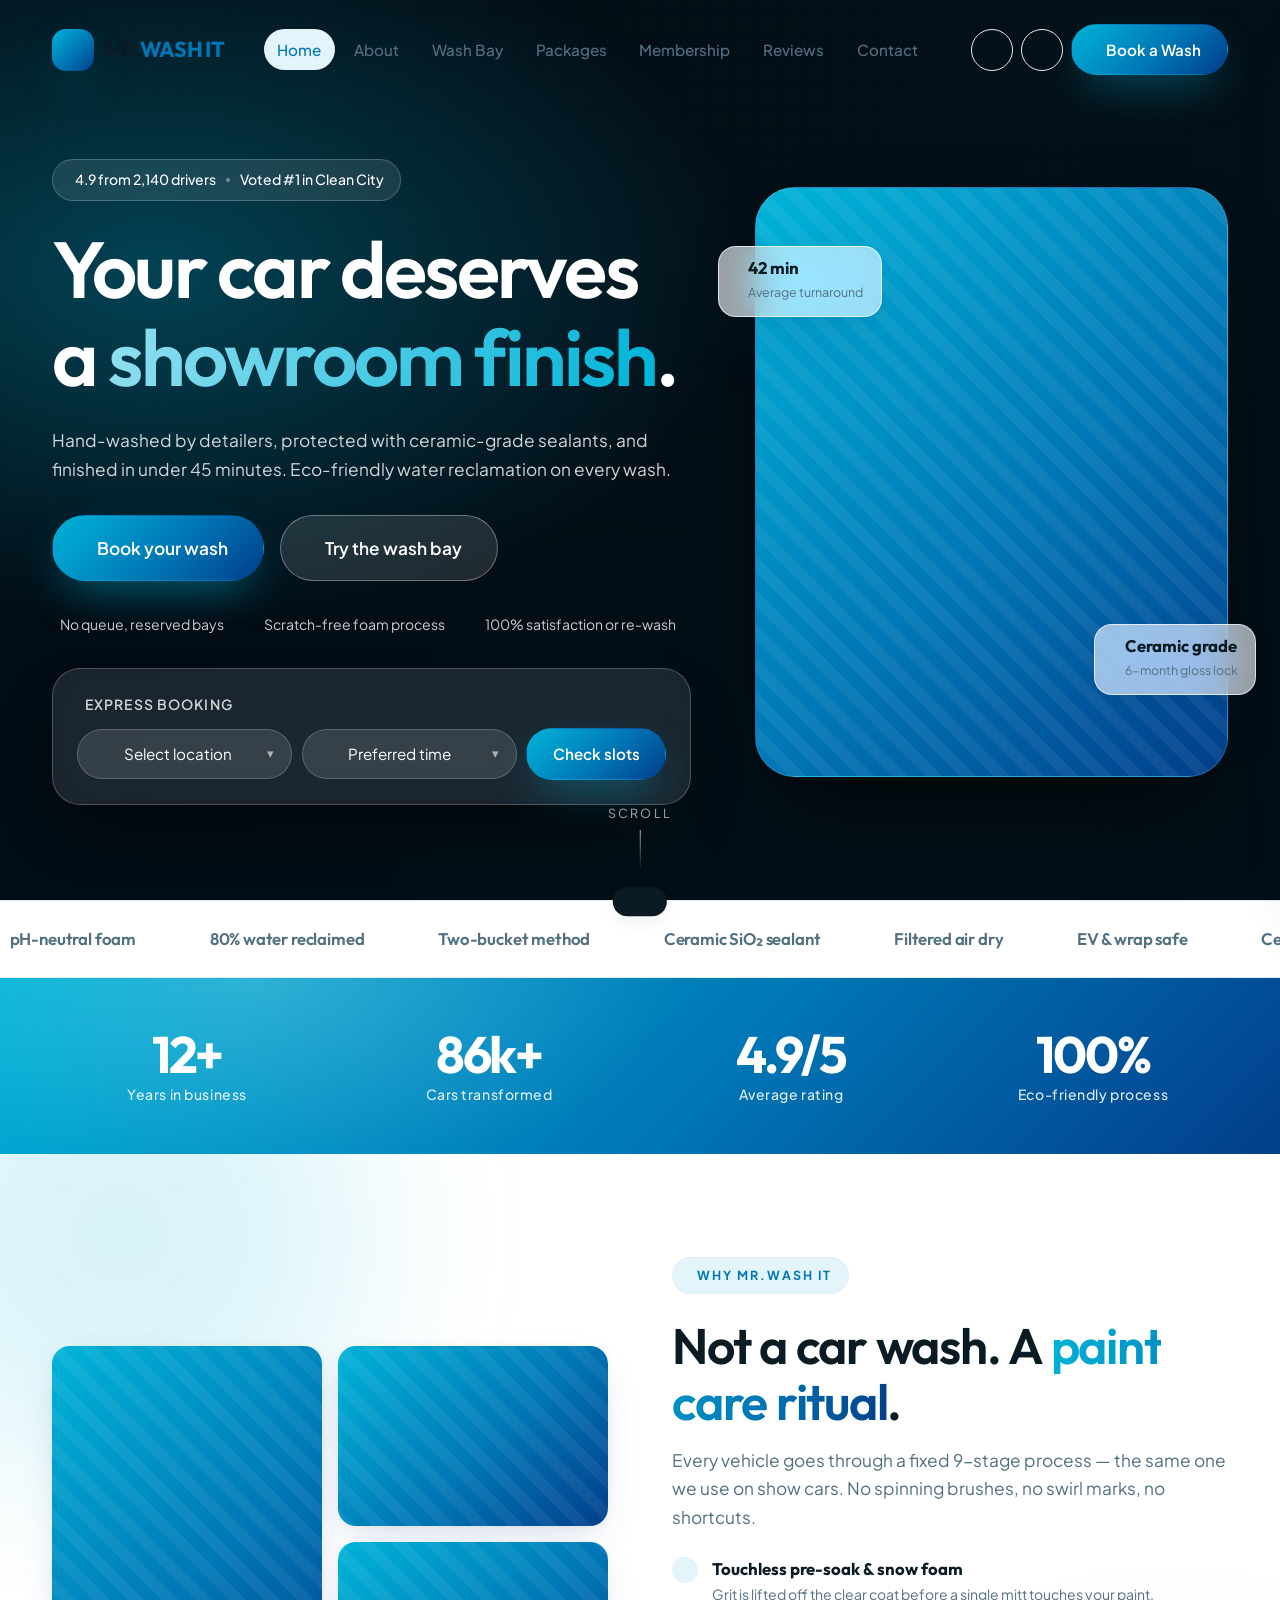
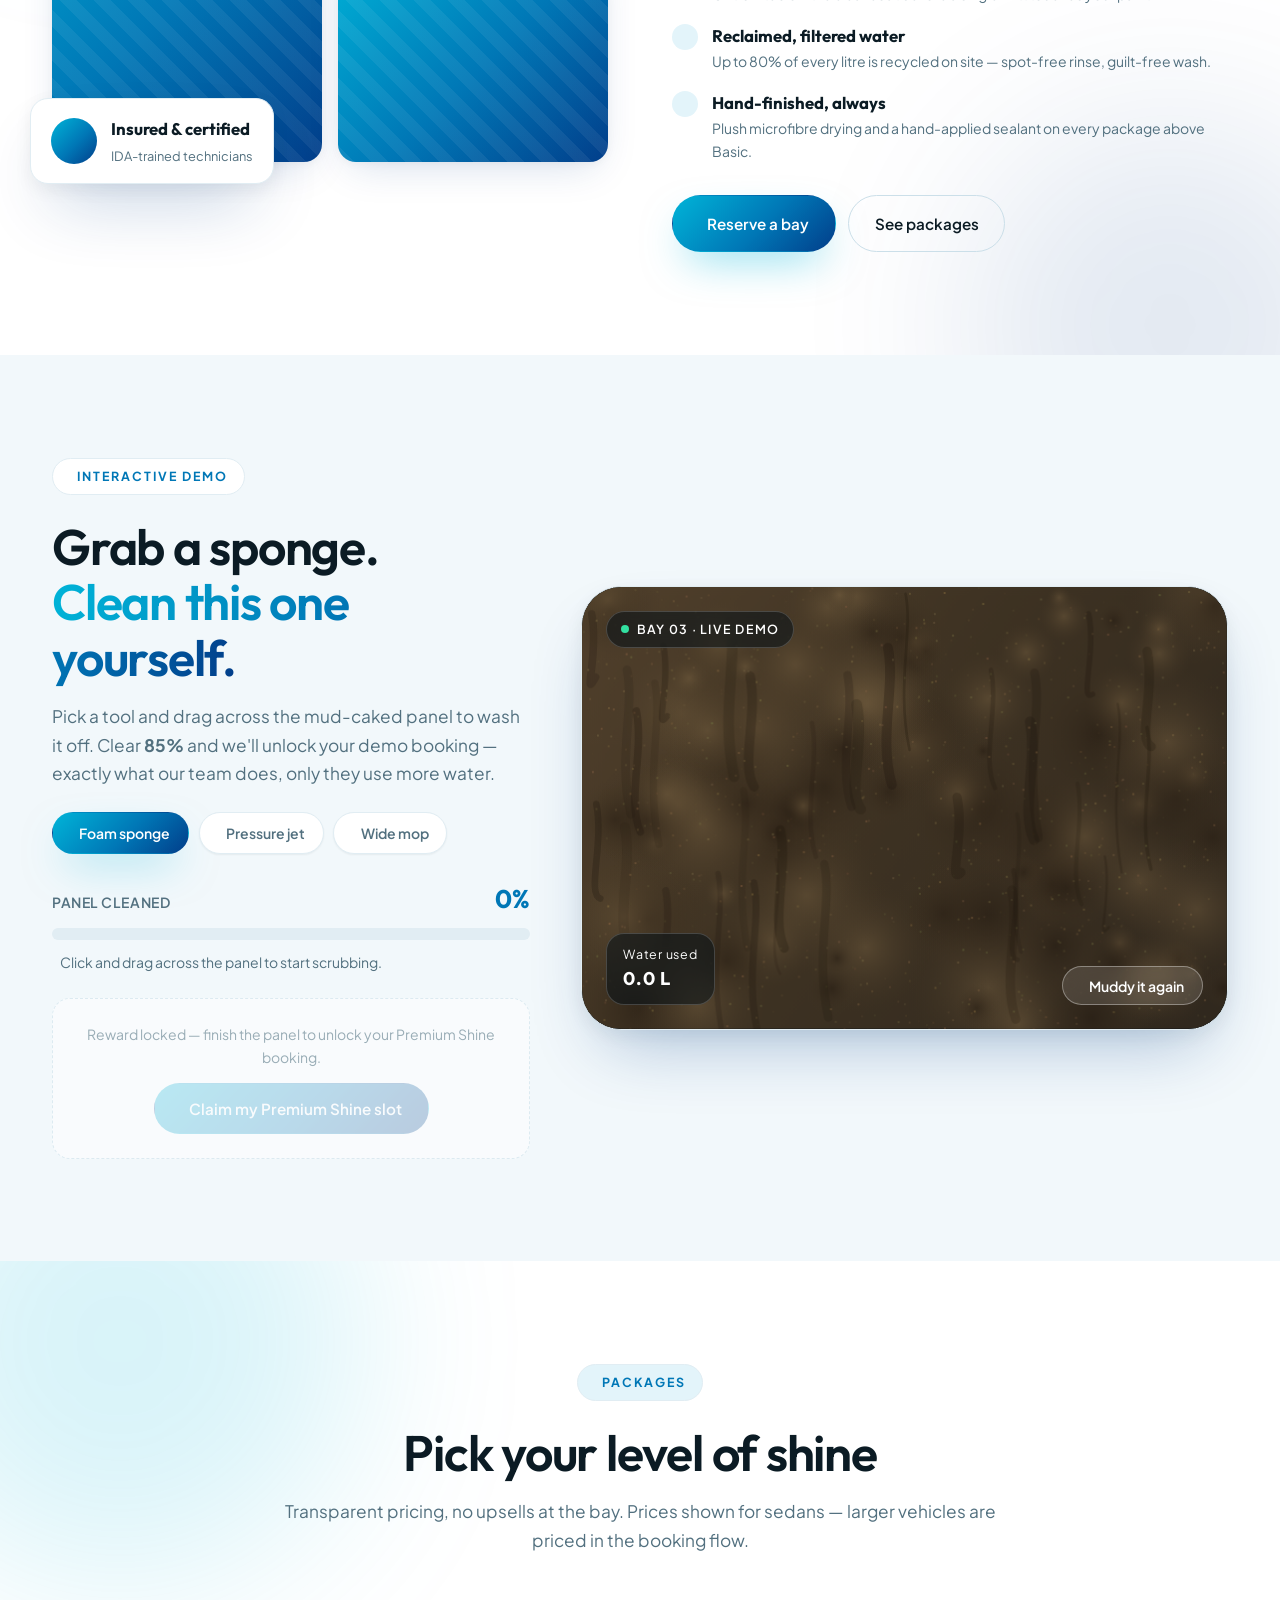
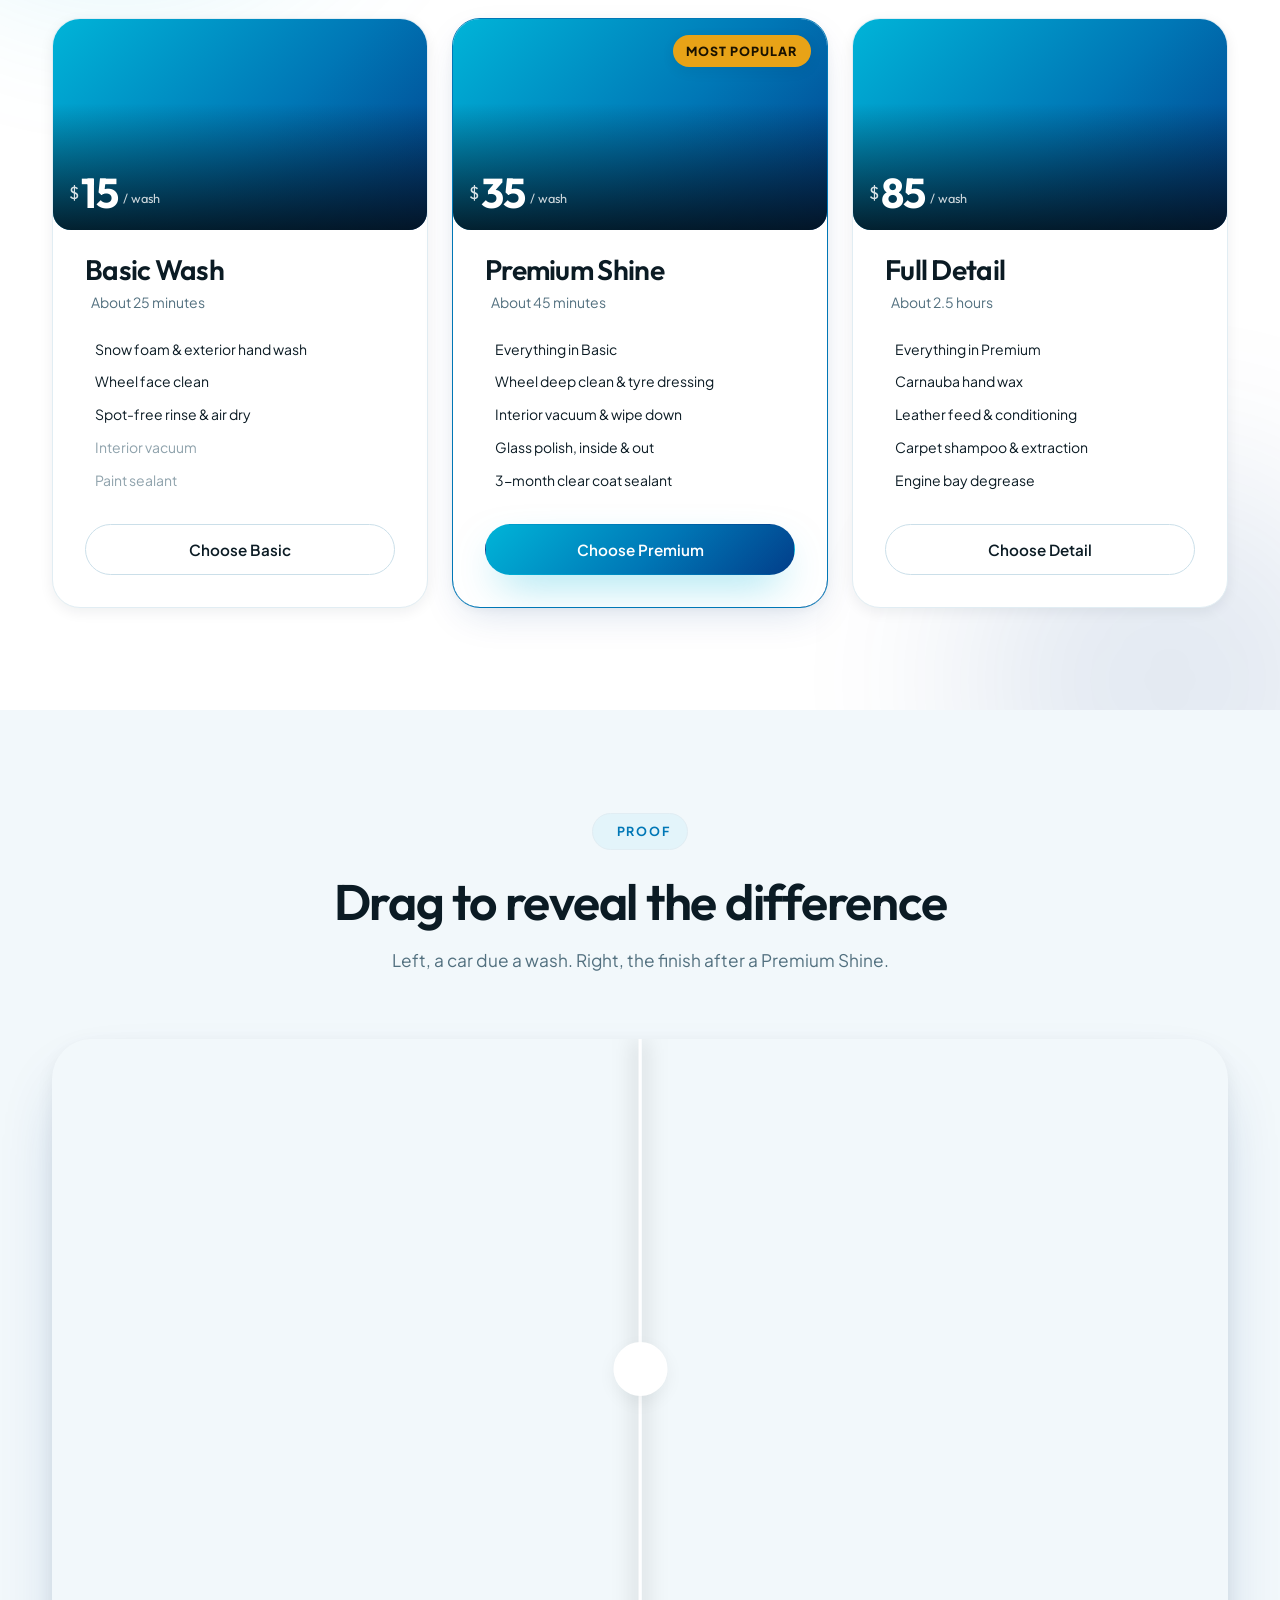
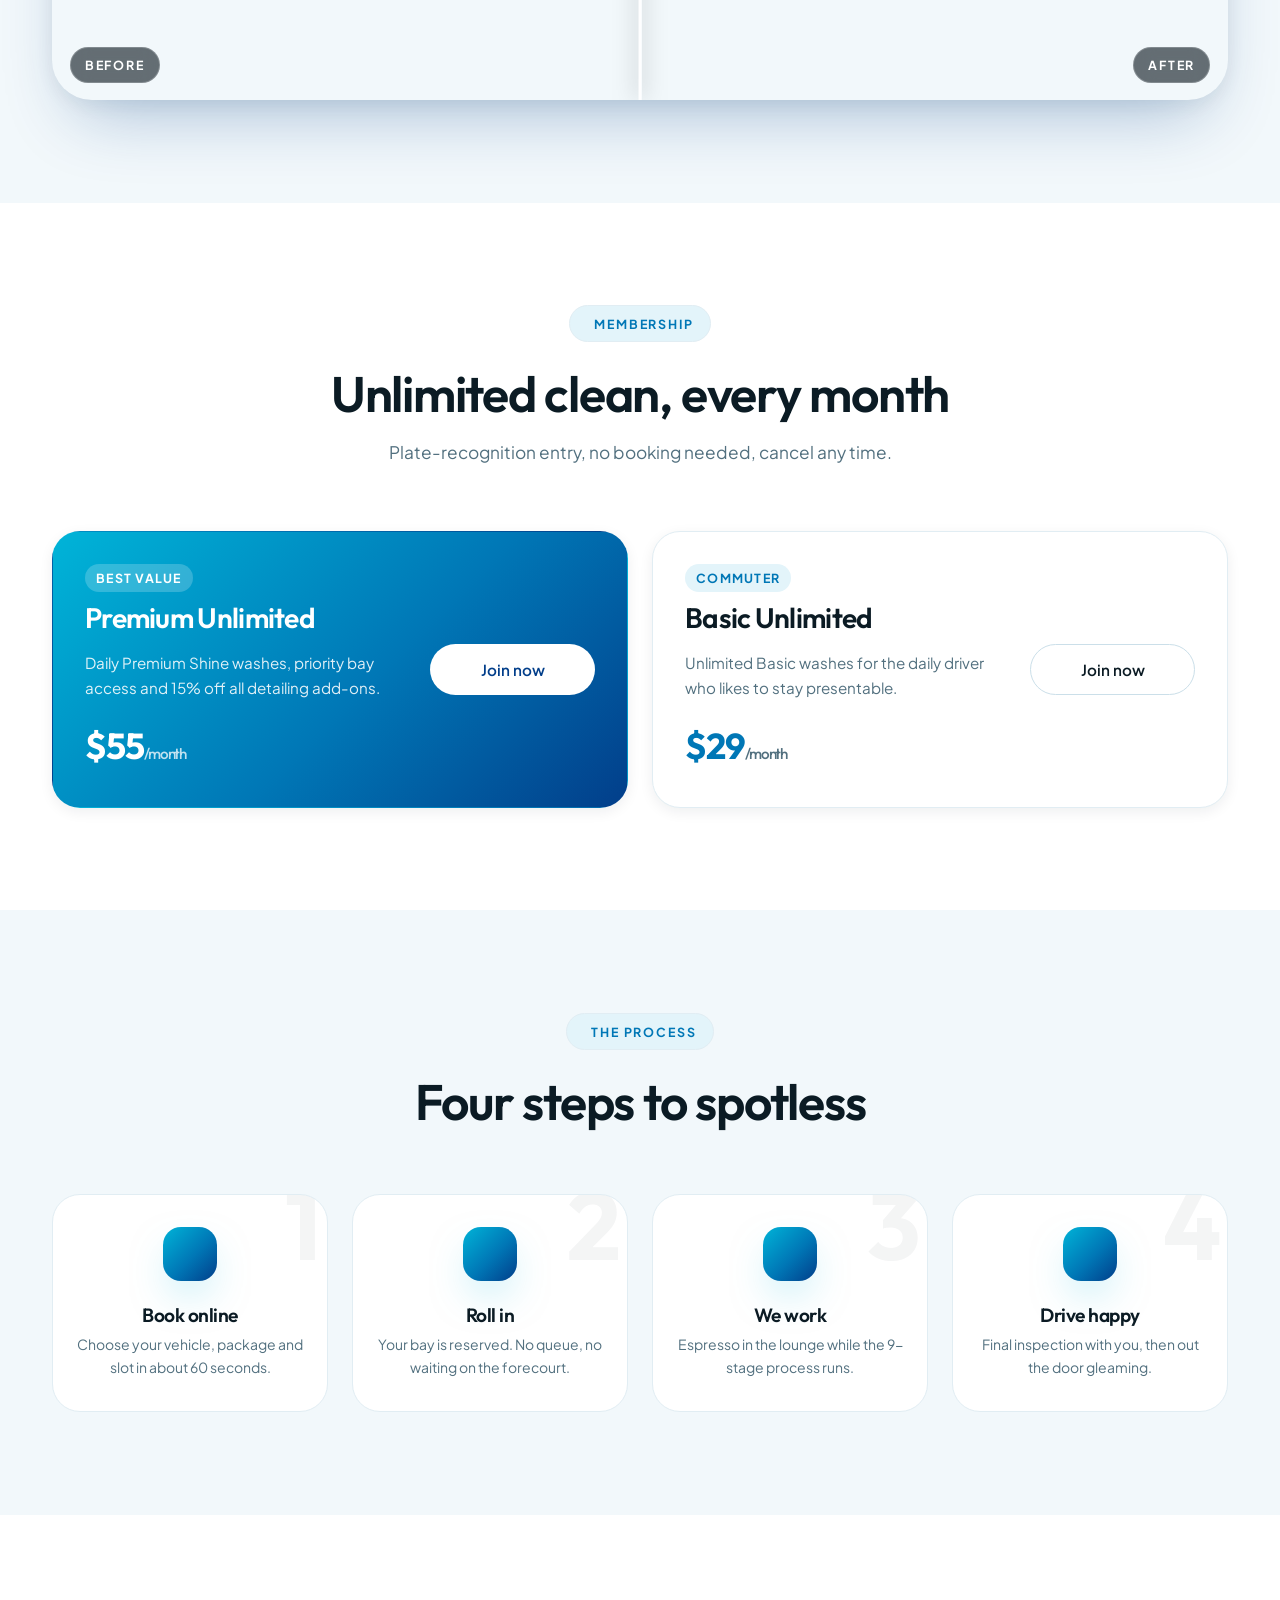
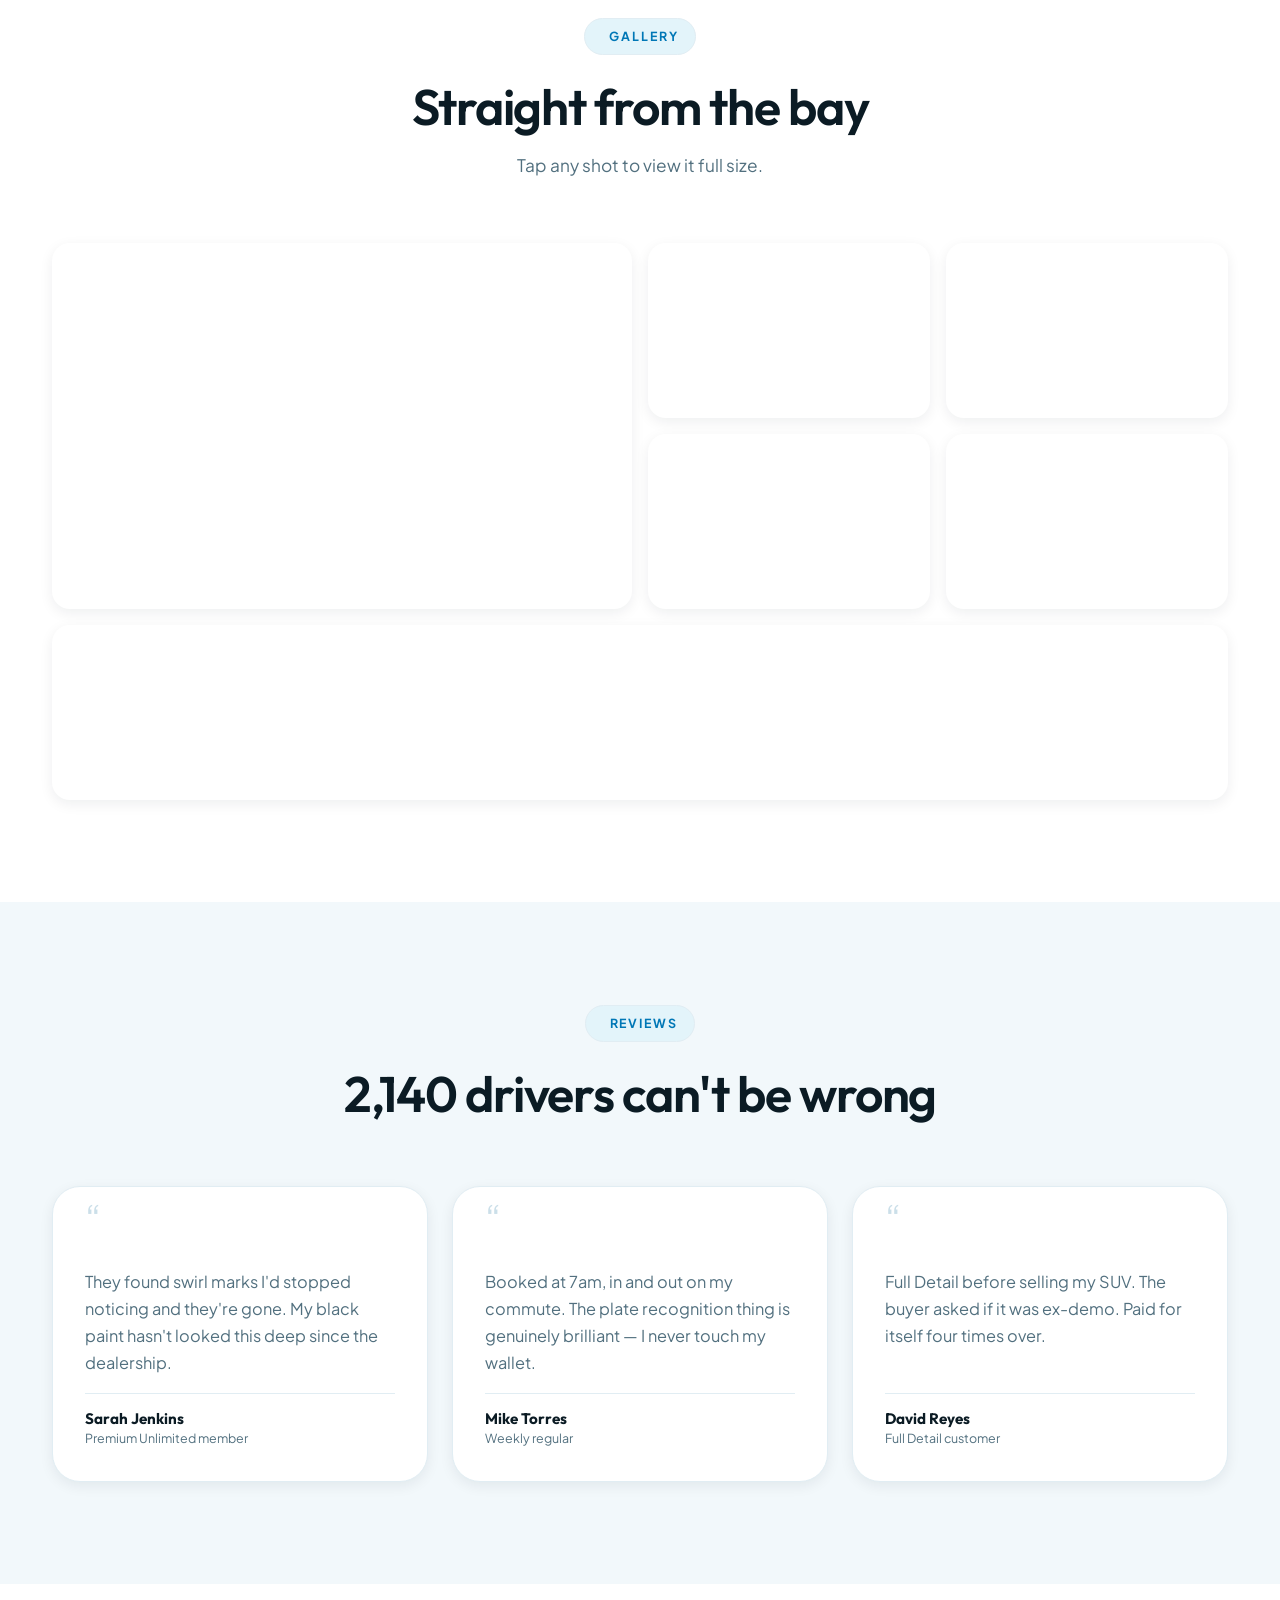
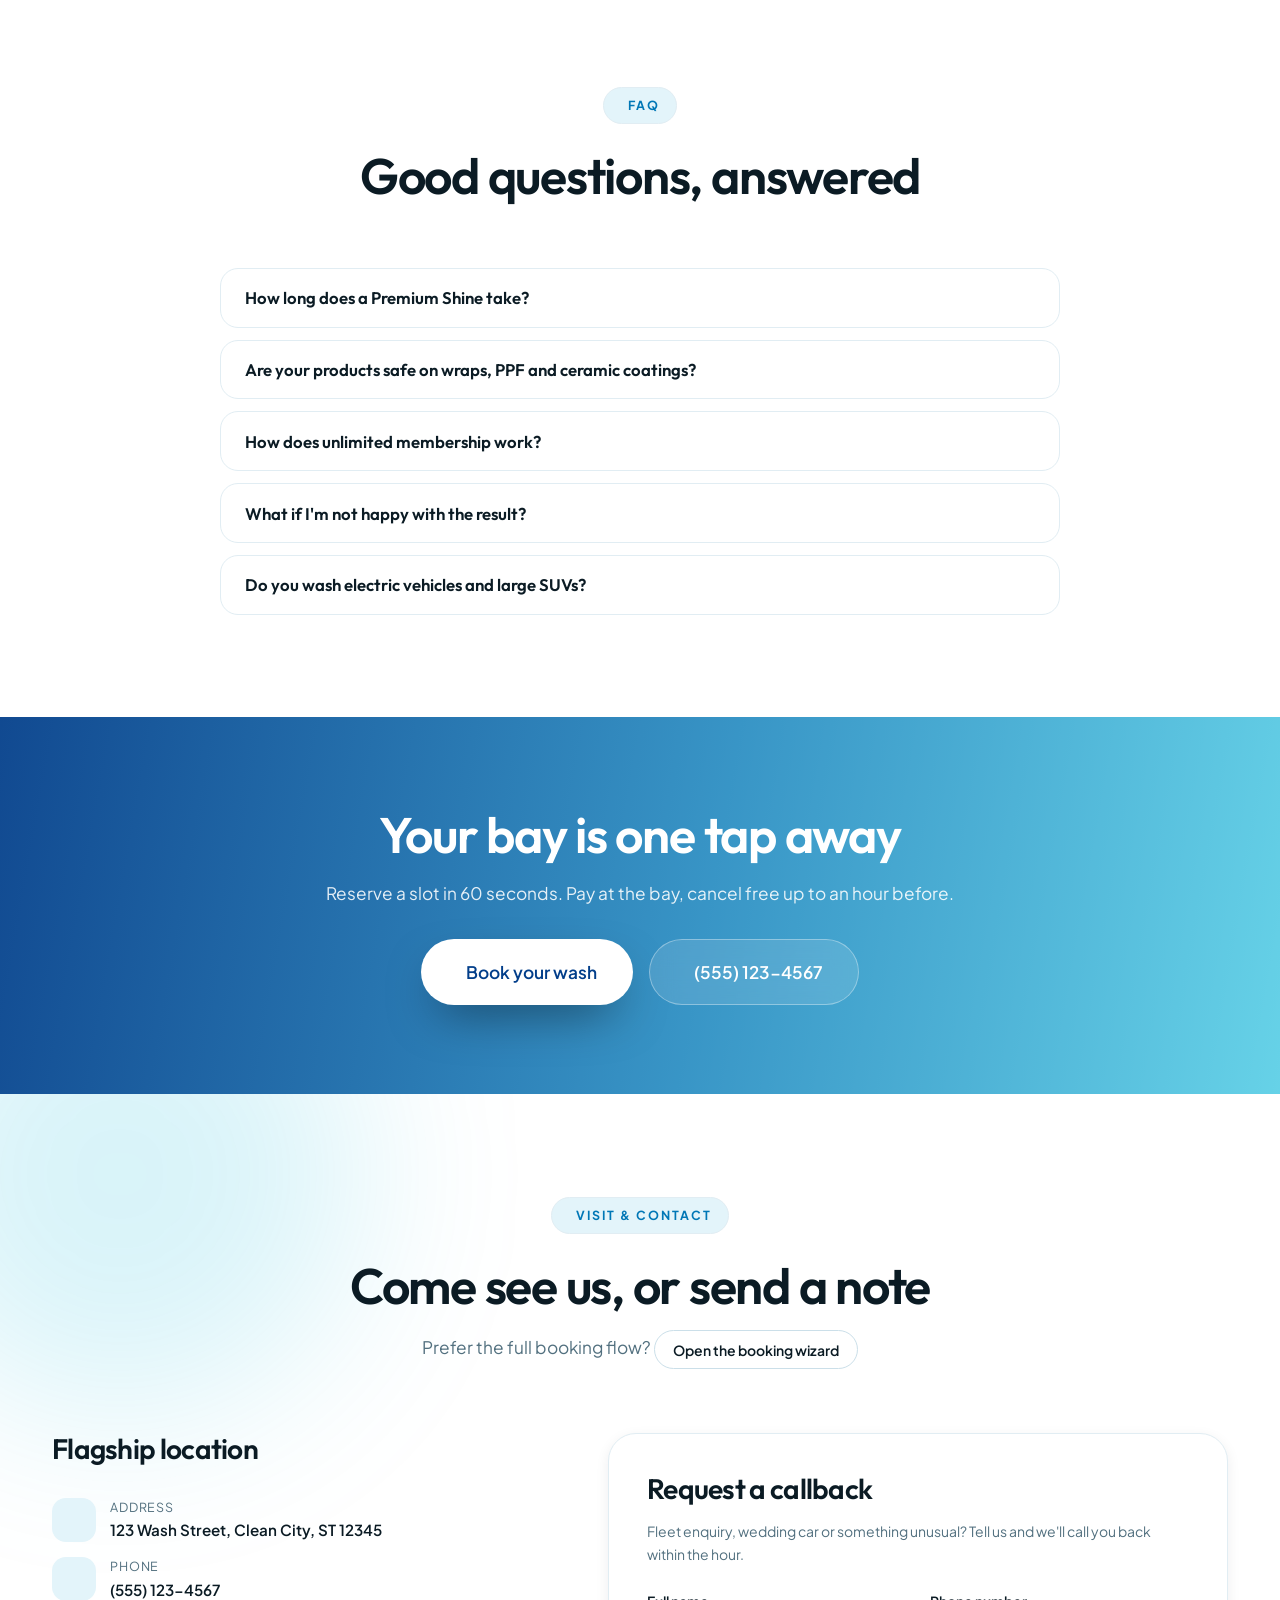
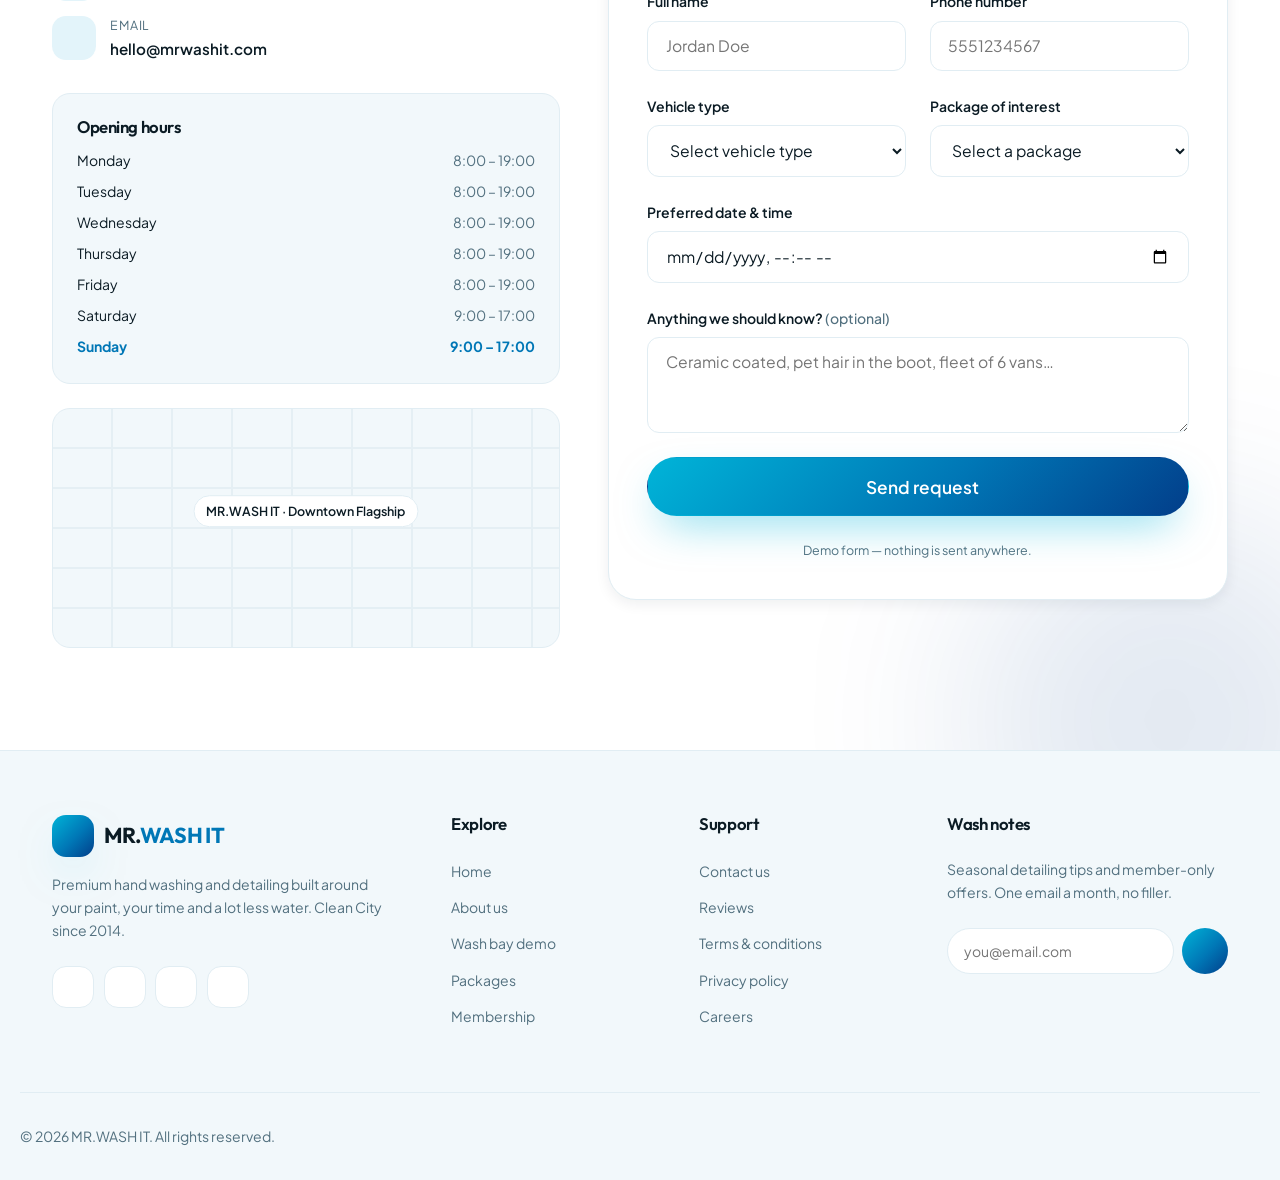
==== index.html @ 2c649312 "try" ====
<!DOCTYPE html>
<html lang="en">
<head>
    <meta charset="UTF-8">
    <meta name="viewport" content="width=device-width, initial-scale=1.0">
    <title>MR.WASH IT | Premium Car Wash &amp; Detailing</title>
    <meta name="description" content="MR.WASH IT delivers premium hand washes, ceramic protection and full interior detailing. Try our interactive wash bay and book your slot in 60 seconds.">
    <meta name="theme-color" content="#0077B6">

    <!-- Fonts -->
    <link rel="preconnect" href="https://fonts.googleapis.com">
    <link rel="preconnect" href="https://fonts.gstatic.com" crossorigin>
    <link href="https://fonts.googleapis.com/css2?family=Outfit:wght@400;500;600;700&family=Plus+Jakarta+Sans:wght@400;500;600;700&display=swap" rel="stylesheet">

    <!-- Icons -->
    <script src="https://unpkg.com/@phosphor-icons/web"></script>

    <!-- CSS -->
    <link rel="stylesheet" href="assets/css/style.css">
    <link rel="stylesheet" href="assets/css/rtl.css" id="rtl-css" disabled>

    <!-- JSON-LD Schema -->
    <script type="application/ld+json">
    {
      "@context": "https://schema.org",
      "@type": "AutomotiveBusiness",
      "name": "MR.WASH IT",
      "image": "https://images.unsplash.com/photo-1520340356584-f9917d1eea6f?auto=format&fit=crop&w=1920&q=80",
      "url": "https://mrwashit.com",
      "telephone": "+1234567890",
      "priceRange": "$$",
      "aggregateRating": { "@type": "AggregateRating", "ratingValue": "4.9", "reviewCount": "2140" },
      "address": {
        "@type": "PostalAddress",
        "streetAddress": "123 Wash Street",
        "addressLocality": "Clean City",
        "postalCode": "12345",
        "addressCountry": "US"
      }
    }
    </script>
</head>
<body>

    <!-- ============================= HEADER ============================= -->
    <header class="navbar" id="navbar">
        <div class="container nav-container">
            <a href="#home" class="logo">
                <span class="logo-mark"><i class="ph-fill ph-drop"></i></span>
                <span>MR.<b>WASH IT</b></span>
            </a>

            <nav class="nav-links" id="nav-links" aria-label="Primary">
                <a href="#home" class="nav-link active">Home</a>
                <a href="#about" class="nav-link">About</a>
                <a href="#washbay" class="nav-link">Wash Bay</a>
                <a href="#packages" class="nav-link">Packages</a>
                <a href="#membership" class="nav-link">Membership</a>
                <a href="#testimonials" class="nav-link">Reviews</a>
                <a href="#contact" class="nav-link">Contact</a>
            </nav>

            <div class="nav-actions">
                <button class="icon-btn" id="theme-toggle-desktop" aria-label="Toggle dark mode">
                    <i class="ph ph-moon"></i>
                </button>
                <button class="icon-btn" id="rtl-toggle-desktop" aria-label="Toggle right-to-left layout">
                    <i class="ph ph-arrows-left-right"></i>
                </button>
                <button class="btn btn-primary d-none-mobile" data-open-booking>
                    <i class="ph ph-calendar-check"></i> Book a Wash
                </button>
                <button class="icon-btn hamburger" id="hamburger" aria-label="Open menu" aria-expanded="false">
                    <i class="ph ph-list"></i>
                </button>
            </div>
        </div>
    </header>

    <!-- Mobile Drawer -->
    <div class="drawer-overlay" id="drawer-overlay"></div>
    <aside class="drawer" id="drawer" aria-label="Mobile menu">
        <div class="drawer-header">
            <span class="logo">
                <span class="logo-mark"><i class="ph-fill ph-drop"></i></span>
                <span>MR.<b>WASH IT</b></span>
            </span>
            <button class="icon-btn" id="close-drawer" aria-label="Close menu"><i class="ph ph-x"></i></button>
        </div>
        <div class="drawer-content">
            <a href="#home" class="drawer-link">Home <i class="ph ph-arrow-up-right"></i></a>
            <a href="#about" class="drawer-link">About <i class="ph ph-arrow-up-right"></i></a>
            <a href="#washbay" class="drawer-link">Wash Bay <i class="ph ph-arrow-up-right"></i></a>
            <a href="#packages" class="drawer-link">Packages <i class="ph ph-arrow-up-right"></i></a>
            <a href="#membership" class="drawer-link">Membership <i class="ph ph-arrow-up-right"></i></a>
            <a href="#testimonials" class="drawer-link">Reviews <i class="ph ph-arrow-up-right"></i></a>
            <a href="#contact" class="drawer-link">Contact <i class="ph ph-arrow-up-right"></i></a>

            <div class="drawer-actions">
                <div class="drawer-toggles">
                    <button class="icon-btn" id="theme-toggle-mobile" aria-label="Toggle dark mode"><i class="ph ph-moon"></i></button>
                    <button class="icon-btn" id="rtl-toggle-mobile" aria-label="Toggle right-to-left layout"><i class="ph ph-arrows-left-right"></i></button>
                </div>
                <button class="btn btn-primary btn-full" data-open-booking><i class="ph ph-calendar-check"></i> Book a Wash</button>
            </div>
        </div>
    </aside>

    <main>
        <!-- ============================= HERO ============================= -->
        <section id="home" class="hero">
            <div class="hero-bg">
                <img src="https://images.unsplash.com/photo-1520340356584-f9917d1eea6f?auto=format&fit=crop&w=1920&q=80" alt="" onerror="this.remove()">
                <div class="hero-overlay"></div>
            </div>
            <div class="hero-grain"></div>

            <div class="container hero-container">
                <div class="hero-content">
                    <div class="hero-badge" data-reveal>
                        <span class="stars-mini">
                            <i class="ph-fill ph-star"></i><i class="ph-fill ph-star"></i><i class="ph-fill ph-star"></i><i class="ph-fill ph-star"></i><i class="ph-fill ph-star"></i>
                        </span>
                        4.9 from 2,140 drivers <span class="dot"></span> Voted #1 in Clean City
                    </div>

                    <h1 class="hero-title" data-reveal style="--reveal-delay:80ms">
                        Your car deserves<br>a <em>showroom finish</em>.
                    </h1>

                    <p class="hero-lead" data-reveal style="--reveal-delay:160ms">
                        Hand-washed by detailers, protected with ceramic-grade sealants, and finished in under 45 minutes. Eco-friendly water reclamation on every wash.
                    </p>

                    <div class="hero-cta" data-reveal style="--reveal-delay:240ms">
                        <button class="btn btn-primary btn-large" data-open-booking>
                            <i class="ph ph-sparkle"></i> Book your wash
                        </button>
                        <a href="#washbay" class="btn btn-glass btn-large">
                            <i class="ph ph-hand-swipe-right"></i> Try the wash bay
                        </a>
                    </div>

                    <ul class="hero-points" data-reveal style="--reveal-delay:320ms">
                        <li><i class="ph-fill ph-check-circle"></i> No queue, reserved bays</li>
                        <li><i class="ph-fill ph-check-circle"></i> Scratch-free foam process</li>
                        <li><i class="ph-fill ph-check-circle"></i> 100% satisfaction or re-wash</li>
                    </ul>

                    <div class="hero-widget" data-reveal style="--reveal-delay:400ms">
                        <div class="hero-widget-title"><i class="ph ph-lightning"></i> Express booking</div>
                        <form class="quick-book-form" id="quick-book-form">
                            <div class="input-group">
                                <i class="ph ph-map-pin"></i>
                                <select aria-label="Location" id="quick-location">
                                    <option value="" disabled selected>Select location</option>
                                    <option value="Downtown Flagship">Downtown Flagship</option>
                                    <option value="Westside Express">Westside Express</option>
                                    <option value="Uptown Detail Studio">Uptown Detail Studio</option>
                                </select>
                            </div>
                            <div class="input-group">
                                <i class="ph ph-clock"></i>
                                <select aria-label="Time" id="quick-time">
                                    <option value="" disabled selected>Preferred time</option>
                                    <option value="09:00">Morning · 8AM – 12PM</option>
                                    <option value="13:30">Afternoon · 12PM – 4PM</option>
                                    <option value="17:00">Evening · 4PM – 7PM</option>
                                </select>
                            </div>
                            <button type="submit" class="btn btn-primary">Check slots</button>
                        </form>
                    </div>
                </div>

                <div class="hero-visual" data-reveal style="--reveal-delay:300ms">
                    <div class="media">
                        <img src="https://images.unsplash.com/photo-1607860108855-64acf2078ed9?auto=format&fit=crop&w=900&q=80" alt="Detailer polishing a glossy car body" onerror="this.remove()">
                    </div>
                    <div class="float-card fc-1">
                        <i class="ph-fill ph-timer"></i>
                        <div>
                            <strong>42 min</strong>
                            <small>Average turnaround</small>
                        </div>
                    </div>
                    <div class="float-card fc-2">
                        <i class="ph-fill ph-shield-check"></i>
                        <div>
                            <strong>Ceramic grade</strong>
                            <small>6-month gloss lock</small>
                        </div>
                    </div>
                </div>
            </div>

            <div class="scroll-cue"><span>Scroll</span><span class="line"></span></div>
        </section>

        <!-- ============================= MARQUEE ============================= -->
        <div class="marquee-wrap">
            <div class="marquee" id="marquee">
                <span class="marquee-item"><i class="ph-fill ph-drop"></i> pH-neutral foam</span>
                <span class="marquee-item"><i class="ph-fill ph-leaf"></i> 80% water reclaimed</span>
                <span class="marquee-item"><i class="ph-fill ph-hand-soap"></i> Two-bucket method</span>
                <span class="marquee-item"><i class="ph-fill ph-sparkle"></i> Ceramic SiO₂ sealant</span>
                <span class="marquee-item"><i class="ph-fill ph-wind"></i> Filtered air dry</span>
                <span class="marquee-item"><i class="ph-fill ph-car-profile"></i> EV &amp; wrap safe</span>
                <span class="marquee-item"><i class="ph-fill ph-medal"></i> Certified detailers</span>
            </div>
        </div>

        <!-- ============================= TRUST BAR ============================= -->
        <section class="trust-bar">
            <div class="container trust-container">
                <div class="trust-item">
                    <h3 class="trust-number" data-count="12" data-suffix="+">0</h3>
                    <p class="trust-label">Years in business</p>
                </div>
                <div class="trust-item">
                    <h3 class="trust-number" data-count="86" data-suffix="k+">0</h3>
                    <p class="trust-label">Cars transformed</p>
                </div>
                <div class="trust-item">
                    <h3 class="trust-number" data-count="4.9" data-decimals="1" data-suffix="/5">0</h3>
                    <p class="trust-label">Average rating</p>
                </div>
                <div class="trust-item">
                    <h3 class="trust-number" data-count="100" data-suffix="%">0</h3>
                    <p class="trust-label">Eco-friendly process</p>
                </div>
            </div>
        </section>

        <!-- ============================= ABOUT ============================= -->
        <section id="about" class="section">
            <div class="aurora"><span></span><span></span></div>
            <div class="container split">
                <div class="collage-wrap" data-reveal>
                    <div class="collage">
                        <div class="media">
                            <img src="https://images.unsplash.com/photo-1601362840469-51e4d8d58785?auto=format&fit=crop&w=700&q=80" alt="Foam covering a car during a hand wash" onerror="this.remove()">
                        </div>
                        <div class="media">
                            <img src="https://images.unsplash.com/photo-1552930294-6b595f4c2974?auto=format&fit=crop&w=600&q=80" alt="Water beading on a freshly sealed paint surface" onerror="this.remove()">
                        </div>
                        <div class="media">
                            <img src="https://images.unsplash.com/photo-1449965408869-eaa3f722e40d?auto=format&fit=crop&w=600&q=80" alt="Spotless cabin after a full interior clean" onerror="this.remove()">
                        </div>
                    </div>
                    <div class="badge-float">
                        <span class="ring"><i class="ph-fill ph-seal-check"></i></span>
                        <div>
                            <strong style="font-family:var(--font-heading);font-size:1.05rem;">Insured &amp; certified</strong><br>
                            <small style="color:var(--clr-text-muted);font-size:.8rem;">IDA-trained technicians</small>
                        </div>
                    </div>
                </div>

                <div data-reveal style="--reveal-delay:120ms">
                    <span class="eyebrow"><i class="ph-fill ph-sparkle"></i> Why MR.WASH IT</span>
                    <h2>Not a car wash. A <span class="gradient-text">paint care ritual</span>.</h2>
                    <p class="section-lead" style="margin-inline:0;text-align:left;">
                        Every vehicle goes through a fixed 9-stage process — the same one we use on show cars. No spinning brushes, no swirl marks, no shortcuts.
                    </p>

                    <ul class="check-list">
                        <li>
                            <span class="tick"><i class="ph-bold ph-check"></i></span>
                            <div>
                                <strong>Touchless pre-soak &amp; snow foam</strong>
                                <p>Grit is lifted off the clear coat before a single mitt touches your paint.</p>
                            </div>
                        </li>
                        <li>
                            <span class="tick"><i class="ph-bold ph-check"></i></span>
                            <div>
                                <strong>Reclaimed, filtered water</strong>
                                <p>Up to 80% of every litre is recycled on site — spot-free rinse, guilt-free wash.</p>
                            </div>
                        </li>
                        <li>
                            <span class="tick"><i class="ph-bold ph-check"></i></span>
                            <div>
                                <strong>Hand-finished, always</strong>
                                <p>Plush microfibre drying and a hand-applied sealant on every package above Basic.</p>
                            </div>
                        </li>
                    </ul>

                    <div style="display:flex;gap:.75rem;flex-wrap:wrap;margin-top:2rem;">
                        <button class="btn btn-primary" data-open-booking><i class="ph ph-calendar-check"></i> Reserve a bay</button>
                        <a href="#packages" class="btn btn-outline">See packages</a>
                    </div>
                </div>
            </div>
        </section>

        <!-- ============================= INTERACTIVE WASH BAY ============================= -->
        <section id="washbay" class="section washbay-section">
            <div class="container">
                <div class="washbay-grid">
                    <div class="washbay-copy" data-reveal>
                        <span class="eyebrow"><i class="ph-fill ph-hand-swipe-right"></i> Interactive demo</span>
                        <h2>Grab a sponge.<br><span class="gradient-text">Clean this one yourself.</span></h2>
                        <p class="section-lead" style="margin-inline:0;text-align:left;">
                            Pick a tool and drag across the mud-caked panel to wash it off. Clear <strong>85%</strong> and we'll unlock your demo booking — exactly what our team does, only they use more water.
                        </p>

                        <div class="tool-picker" role="group" aria-label="Choose a cleaning tool">
                            <button class="tool-btn active" data-tool="sponge"><i class="ph-fill ph-hand-soap"></i> Foam sponge</button>
                            <button class="tool-btn" data-tool="jet"><i class="ph-fill ph-drop-half"></i> Pressure jet</button>
                            <button class="tool-btn" data-tool="mop"><i class="ph-fill ph-broom"></i> Wide mop</button>
                        </div>

                        <div class="progress-shell">
                            <div class="progress-top">
                                <span class="label">Panel cleaned</span>
                                <span class="value" id="clean-value">0%</span>
                            </div>
                            <div class="progress-track" role="progressbar" aria-valuemin="0" aria-valuemax="100" aria-valuenow="0" aria-label="Cleaning progress">
                                <div class="progress-fill" id="clean-fill"></div>
                            </div>
                            <p class="progress-hint" id="clean-hint"><i class="ph ph-cursor-click"></i> Click and drag across the panel to start scrubbing.</p>
                        </div>

                        <div class="washbay-unlock" id="washbay-unlock">
                            <p id="unlock-text"><i class="ph ph-lock-simple"></i> Reward locked — finish the panel to unlock your Premium Shine booking.</p>
                            <button class="btn btn-primary" id="unlock-btn" data-open-booking data-package="premium" disabled>
                                <i class="ph ph-gift"></i> Claim my Premium Shine slot
                            </button>
                        </div>
                    </div>

                    <div data-reveal style="--reveal-delay:120ms">
                        <div class="bay" id="bay">
                            <div class="bay-photo">
                                <img src="https://images.unsplash.com/photo-1552930294-6b595f4c2974?auto=format&fit=crop&w=1200&q=80" alt="Glossy clean car panel revealed underneath the dirt layer" onerror="this.remove()">
                            </div>
                            <canvas id="dirt-canvas" aria-label="Interactive dirt layer — drag to clean" role="img"></canvas>
                            <div class="bay-shine"></div>

                            <div class="bay-cursor" id="bay-cursor">
                                <span class="ripple"></span>
                                <span class="glyph"><i class="ph-fill ph-hand-soap"></i></span>
                            </div>

                            <div class="bay-chrome">
                                <span class="bay-tag"><span class="pulse"></span> Bay 03 · live demo</span>
                                <div class="bay-foot">
                                    <div class="bay-readout">
                                        Water used <b id="water-used">0.0 L</b>
                                    </div>
                                    <button class="btn btn-glass btn-sm bay-reset" id="bay-reset"><i class="ph ph-arrow-counter-clockwise"></i> Muddy it again</button>
                                </div>
                            </div>

                            <div class="bay-done">
                                <div>
                                    <div class="tick-circle"><i class="ph-bold ph-check"></i></div>
                                    <h3>Spotless. Nice work.</h3>
                                    <p>That took you a few seconds. Our detailers do the whole car in 42 minutes.</p>
                                    <button class="btn btn-primary" data-open-booking data-package="premium"><i class="ph ph-calendar-check"></i> Book the real thing</button>
                                </div>
                            </div>
                        </div>
                    </div>
                </div>
            </div>
        </section>

        <!-- ============================= PACKAGES ============================= -->
        <section id="packages" class="section">
            <div class="aurora"><span></span><span></span></div>
            <div class="container">
                <div class="section-header" data-reveal>
                    <span class="eyebrow"><i class="ph-fill ph-tag"></i> Packages</span>
                    <h2>Pick your level of shine</h2>
                    <p class="section-lead">Transparent pricing, no upsells at the bay. Prices shown for sedans — larger vehicles are priced in the booking flow.</p>
                </div>

                <div class="grid grid-3">
                    <article class="card pricing-card" data-reveal>
                        <div class="media pricing-media">
                            <img src="https://images.unsplash.com/photo-1601362840469-51e4d8d58785?auto=format&fit=crop&w=800&q=80" alt="Exterior hand wash in progress" onerror="this.remove()">
                            <div class="price-tag"><span class="cur">$</span><span class="amt">15</span><span class="per">/ wash</span></div>
                        </div>
                        <div class="pricing-body">
                            <h3>Basic Wash</h3>
                            <p class="duration"><i class="ph ph-timer"></i> About 25 minutes</p>
                            <ul class="feature-list">
                                <li><i class="ph-fill ph-check-circle"></i> Snow foam &amp; exterior hand wash</li>
                                <li><i class="ph-fill ph-check-circle"></i> Wheel face clean</li>
                                <li><i class="ph-fill ph-check-circle"></i> Spot-free rinse &amp; air dry</li>
                                <li class="disabled"><i class="ph ph-x-circle"></i> Interior vacuum</li>
                                <li class="disabled"><i class="ph ph-x-circle"></i> Paint sealant</li>
                            </ul>
                            <button class="btn btn-outline btn-full" data-open-booking data-package="basic">Choose Basic</button>
                        </div>
                    </article>

                    <article class="card pricing-card popular" data-reveal style="--reveal-delay:100ms">
                        <span class="badge-popular">Most popular</span>
                        <div class="media pricing-media">
                            <img src="https://images.unsplash.com/photo-1607860108855-64acf2078ed9?auto=format&fit=crop&w=800&q=80" alt="Technician polishing paintwork to a mirror finish" onerror="this.remove()">
                            <div class="price-tag"><span class="cur">$</span><span class="amt">35</span><span class="per">/ wash</span></div>
                        </div>
                        <div class="pricing-body">
                            <h3>Premium Shine</h3>
                            <p class="duration"><i class="ph ph-timer"></i> About 45 minutes</p>
                            <ul class="feature-list">
                                <li><i class="ph-fill ph-check-circle"></i> Everything in Basic</li>
                                <li><i class="ph-fill ph-check-circle"></i> Wheel deep clean &amp; tyre dressing</li>
                                <li><i class="ph-fill ph-check-circle"></i> Interior vacuum &amp; wipe down</li>
                                <li><i class="ph-fill ph-check-circle"></i> Glass polish, inside &amp; out</li>
                                <li><i class="ph-fill ph-check-circle"></i> 3-month clear coat sealant</li>
                            </ul>
                            <button class="btn btn-primary btn-full" data-open-booking data-package="premium">Choose Premium</button>
                        </div>
                    </article>

                    <article class="card pricing-card" data-reveal style="--reveal-delay:200ms">
                        <div class="media pricing-media">
                            <img src="https://images.unsplash.com/photo-1583121274602-3e2820c69888?auto=format&fit=crop&w=800&q=80" alt="Freshly detailed car under studio lighting" onerror="this.remove()">
                            <div class="price-tag"><span class="cur">$</span><span class="amt">85</span><span class="per">/ wash</span></div>
                        </div>
                        <div class="pricing-body">
                            <h3>Full Detail</h3>
                            <p class="duration"><i class="ph ph-timer"></i> About 2.5 hours</p>
                            <ul class="feature-list">
                                <li><i class="ph-fill ph-check-circle"></i> Everything in Premium</li>
                                <li><i class="ph-fill ph-check-circle"></i> Carnauba hand wax</li>
                                <li><i class="ph-fill ph-check-circle"></i> Leather feed &amp; conditioning</li>
                                <li><i class="ph-fill ph-check-circle"></i> Carpet shampoo &amp; extraction</li>
                                <li><i class="ph-fill ph-check-circle"></i> Engine bay degrease</li>
                            </ul>
                            <button class="btn btn-outline btn-full" data-open-booking data-package="detail">Choose Detail</button>
                        </div>
                    </article>
                </div>
            </div>
        </section>

        <!-- ============================= BEFORE / AFTER ============================= -->
        <section class="section bg-light">
            <div class="container">
                <div class="section-header" data-reveal>
                    <span class="eyebrow"><i class="ph-fill ph-arrows-left-right"></i> Proof</span>
                    <h2>Drag to reveal the difference</h2>
                    <p class="section-lead">Left, a car due a wash. Right, the finish after a Premium Shine.</p>
                </div>

                <div class="ba-wrap" id="ba-wrap" data-reveal>
                    <div class="ba-img ba-before">
                        <img src="https://images.unsplash.com/photo-1541348263662-e068662d82af?auto=format&fit=crop&w=1400&q=80" alt="Dusty car before the wash" onerror="this.remove()">
                    </div>
                    <div class="ba-img ba-after" id="ba-after">
                        <img src="https://images.unsplash.com/photo-1503376780353-7e6692767b70?auto=format&fit=crop&w=1400&q=80" alt="Gleaming car after the wash" onerror="this.remove()">
                    </div>
                    <span class="ba-label left">Before</span>
                    <span class="ba-label right">After</span>
                    <div class="ba-handle" id="ba-handle" role="slider" tabindex="0" aria-label="Before and after comparison" aria-valuemin="0" aria-valuemax="100" aria-valuenow="50">
                        <span class="ba-knob"><i class="ph-bold ph-arrows-left-right"></i></span>
                    </div>
                </div>
            </div>
        </section>

        <!-- ============================= MEMBERSHIP ============================= -->
        <section id="membership" class="section">
            <div class="container">
                <div class="section-header" data-reveal>
                    <span class="eyebrow"><i class="ph-fill ph-crown-simple"></i> Membership</span>
                    <h2>Unlimited clean, every month</h2>
                    <p class="section-lead">Plate-recognition entry, no booking needed, cancel any time.</p>
                </div>

                <div class="grid grid-2">
                    <article class="card membership-card featured" data-reveal>
                        <div class="membership-info">
                            <span class="chip-mini">Best value</span>
                            <h3>Premium Unlimited</h3>
                            <p>Daily Premium Shine washes, priority bay access and 15% off all detailing add-ons.</p>
                            <div class="price-monthly">$55<span>/month</span></div>
                        </div>
                        <div class="membership-action">
                            <button class="btn btn-primary btn-full" data-open-booking data-package="member_premium">Join now</button>
                        </div>
                    </article>

                    <article class="card membership-card" data-reveal style="--reveal-delay:100ms">
                        <div class="membership-info">
                            <span class="chip-mini">Commuter</span>
                            <h3>Basic Unlimited</h3>
                            <p>Unlimited Basic washes for the daily driver who likes to stay presentable.</p>
                            <div class="price-monthly">$29<span>/month</span></div>
                        </div>
                        <div class="membership-action">
                            <button class="btn btn-outline btn-full" data-open-booking data-package="member_basic">Join now</button>
                        </div>
                    </article>
                </div>
            </div>
        </section>

        <!-- ============================= HOW IT WORKS ============================= -->
        <section class="section bg-light">
            <div class="container">
                <div class="section-header" data-reveal>
                    <span class="eyebrow"><i class="ph-fill ph-path"></i> The process</span>
                    <h2>Four steps to spotless</h2>
                </div>

                <div class="steps-grid">
                    <div class="step-card" data-reveal>
                        <span class="ghost-num">1</span>
                        <div class="step-number"><i class="ph-fill ph-calendar-check"></i></div>
                        <h3>Book online</h3>
                        <p>Choose your vehicle, package and slot in about 60 seconds.</p>
                    </div>
                    <div class="step-card" data-reveal style="--reveal-delay:80ms">
                        <span class="ghost-num">2</span>
                        <div class="step-number"><i class="ph-fill ph-car-profile"></i></div>
                        <h3>Roll in</h3>
                        <p>Your bay is reserved. No queue, no waiting on the forecourt.</p>
                    </div>
                    <div class="step-card" data-reveal style="--reveal-delay:160ms">
                        <span class="ghost-num">3</span>
                        <div class="step-number"><i class="ph-fill ph-hand-soap"></i></div>
                        <h3>We work</h3>
                        <p>Espresso in the lounge while the 9-stage process runs.</p>
                    </div>
                    <div class="step-card" data-reveal style="--reveal-delay:240ms">
                        <span class="ghost-num">4</span>
                        <div class="step-number"><i class="ph-fill ph-sparkle"></i></div>
                        <h3>Drive happy</h3>
                        <p>Final inspection with you, then out the door gleaming.</p>
                    </div>
                </div>
            </div>
        </section>

        <!-- ============================= GALLERY ============================= -->
        <section class="section">
            <div class="container">
                <div class="section-header" data-reveal>
                    <span class="eyebrow"><i class="ph-fill ph-images-square"></i> Gallery</span>
                    <h2>Straight from the bay</h2>
                    <p class="section-lead">Tap any shot to view it full size.</p>
                </div>

                <div class="gallery-grid" id="gallery" data-reveal>
                    <figure class="gallery-item tall wide">
                        <img src="https://images.unsplash.com/photo-1520340356584-f9917d1eea6f?auto=format&fit=crop&w=1200&q=80" alt="Snow foam covering a car" onerror="this.remove()">
                        <figcaption class="cap">Snow foam pre-soak</figcaption>
                    </figure>
                    <figure class="gallery-item">
                        <img src="https://images.unsplash.com/photo-1607860108855-64acf2078ed9?auto=format&fit=crop&w=700&q=80" alt="Machine polishing a panel" onerror="this.remove()">
                        <figcaption class="cap">Paint correction</figcaption>
                    </figure>
                    <figure class="gallery-item">
                        <img src="https://images.unsplash.com/photo-1552930294-6b595f4c2974?auto=format&fit=crop&w=700&q=80" alt="Water beading on sealed paint" onerror="this.remove()">
                        <figcaption class="cap">Sealant beading</figcaption>
                    </figure>
                    <figure class="gallery-item">
                        <img src="https://images.unsplash.com/photo-1449965408869-eaa3f722e40d?auto=format&fit=crop&w=700&q=80" alt="Cleaned dashboard and cabin" onerror="this.remove()">
                        <figcaption class="cap">Interior reset</figcaption>
                    </figure>
                    <figure class="gallery-item">
                        <img src="https://images.unsplash.com/photo-1601362840469-51e4d8d58785?auto=format&fit=crop&w=700&q=80" alt="Rinsing a soapy car" onerror="this.remove()">
                        <figcaption class="cap">Spot-free rinse</figcaption>
                    </figure>
                    <figure class="gallery-item full">
                        <img src="https://images.unsplash.com/photo-1503376780353-7e6692767b70?auto=format&fit=crop&w=1600&q=80" alt="Finished car with mirror shine" onerror="this.remove()">
                        <figcaption class="cap">Handover finish</figcaption>
                    </figure>
                </div>
            </div>
        </section>

        <!-- ============================= TESTIMONIALS ============================= -->
        <section id="testimonials" class="section bg-light">
            <div class="container">
                <div class="section-header" data-reveal>
                    <span class="eyebrow"><i class="ph-fill ph-chat-teardrop-text"></i> Reviews</span>
                    <h2>2,140 drivers can't be wrong</h2>
                </div>

                <div class="grid grid-3">
                    <article class="card testimonial-card" data-reveal>
                        <span class="quote-mark">&ldquo;</span>
                        <div class="stars"><i class="ph-fill ph-star"></i><i class="ph-fill ph-star"></i><i class="ph-fill ph-star"></i><i class="ph-fill ph-star"></i><i class="ph-fill ph-star"></i></div>
                        <p class="testimonial-text">They found swirl marks I'd stopped noticing and they're gone. My black paint hasn't looked this deep since the dealership.</p>
                        <div class="testimonial-meta">
                            <img class="avatar" src="https://i.pravatar.cc/120?img=47" alt="" onerror="this.remove()">
                            <div>
                                <div class="testimonial-author">Sarah Jenkins</div>
                                <div class="testimonial-role">Premium Unlimited member</div>
                            </div>
                        </div>
                    </article>

                    <article class="card testimonial-card" data-reveal style="--reveal-delay:100ms">
                        <span class="quote-mark">&ldquo;</span>
                        <div class="stars"><i class="ph-fill ph-star"></i><i class="ph-fill ph-star"></i><i class="ph-fill ph-star"></i><i class="ph-fill ph-star"></i><i class="ph-fill ph-star"></i></div>
                        <p class="testimonial-text">Booked at 7am, in and out on my commute. The plate recognition thing is genuinely brilliant — I never touch my wallet.</p>
                        <div class="testimonial-meta">
                            <img class="avatar" src="https://i.pravatar.cc/120?img=12" alt="" onerror="this.remove()">
                            <div>
                                <div class="testimonial-author">Mike Torres</div>
                                <div class="testimonial-role">Weekly regular</div>
                            </div>
                        </div>
                    </article>

                    <article class="card testimonial-card" data-reveal style="--reveal-delay:200ms">
                        <span class="quote-mark">&ldquo;</span>
                        <div class="stars"><i class="ph-fill ph-star"></i><i class="ph-fill ph-star"></i><i class="ph-fill ph-star"></i><i class="ph-fill ph-star"></i><i class="ph-fill ph-star"></i></div>
                        <p class="testimonial-text">Full Detail before selling my SUV. The buyer asked if it was ex-demo. Paid for itself four times over.</p>
                        <div class="testimonial-meta">
                            <img class="avatar" src="https://i.pravatar.cc/120?img=33" alt="" onerror="this.remove()">
                            <div>
                                <div class="testimonial-author">David Reyes</div>
                                <div class="testimonial-role">Full Detail customer</div>
                            </div>
                        </div>
                    </article>
                </div>
            </div>
        </section>

        <!-- ============================= FAQ ============================= -->
        <section class="section">
            <div class="container">
                <div class="section-header" data-reveal>
                    <span class="eyebrow"><i class="ph-fill ph-question"></i> FAQ</span>
                    <h2>Good questions, answered</h2>
                </div>

                <div class="faq-container" data-reveal>
                    <div class="faq-item">
                        <button class="faq-question">How long does a Premium Shine take? <i class="ph-bold ph-caret-down"></i></button>
                        <div class="faq-answer"><p>About 45 minutes from key handover to final inspection. Book a slot and your bay is held for you, so that time is the whole visit — not the queue.</p></div>
                    </div>
                    <div class="faq-item">
                        <button class="faq-question">Are your products safe on wraps, PPF and ceramic coatings? <i class="ph-bold ph-caret-down"></i></button>
                        <div class="faq-answer"><p>Yes. Everything we use is pH-neutral and silicone-free, and we never use spinning brushes. Tell us about your coating during booking and we'll adjust the sealant step.</p></div>
                    </div>
                    <div class="faq-item">
                        <button class="faq-question">How does unlimited membership work? <i class="ph-bold ph-caret-down"></i></button>
                        <div class="faq-answer"><p>Your plan is tied to one licence plate. Our cameras read it on arrival, the barrier lifts, and you drive straight to an open bay. Cancel or pause online any time.</p></div>
                    </div>
                    <div class="faq-item">
                        <button class="faq-question">What if I'm not happy with the result? <i class="ph-bold ph-caret-down"></i></button>
                        <div class="faq-answer"><p>Point it out at the final inspection and we re-wash the vehicle free of charge, same visit. If you spot something later, bring it back within 48 hours.</p></div>
                    </div>
                    <div class="faq-item">
                        <button class="faq-question">Do you wash electric vehicles and large SUVs? <i class="ph-bold ph-caret-down"></i></button>
                        <div class="faq-answer"><p>Both, daily. EV charge ports are sealed before the rinse stage. Larger vehicles carry a size surcharge which is calculated live in the booking flow — no surprises at the bay.</p></div>
                    </div>
                </div>
            </div>
        </section>

        <!-- ============================= CTA BANNER ============================= -->
        <section class="cta-banner">
            <div class="cta-bg">
                <img src="https://images.unsplash.com/photo-1503376780353-7e6692767b70?auto=format&fit=crop&w=1800&q=80" alt="" onerror="this.remove()">
            </div>
            <div class="container cta-container" data-reveal>
                <h2>Your bay is one tap away</h2>
                <p>Reserve a slot in 60 seconds. Pay at the bay, cancel free up to an hour before.</p>
                <div class="cta-actions">
                    <button class="btn btn-primary btn-large" data-open-booking><i class="ph ph-calendar-check"></i> Book your wash</button>
                    <a href="tel:+15551234567" class="btn btn-glass btn-large"><i class="ph ph-phone"></i> (555) 123-4567</a>
                </div>
            </div>
        </section>

        <!-- ============================= CONTACT ============================= -->
        <section id="contact" class="section">
            <div class="aurora"><span></span><span></span></div>
            <div class="container">
                <div class="section-header" data-reveal>
                    <span class="eyebrow"><i class="ph-fill ph-map-pin"></i> Visit &amp; contact</span>
                    <h2>Come see us, or send a note</h2>
                    <p class="section-lead">Prefer the full booking flow? <button class="btn btn-sm btn-outline" data-open-booking style="vertical-align:middle;">Open the booking wizard</button></p>
                </div>

                <div class="contact-grid">
                    <div class="contact-info" data-reveal>
                        <h3>Flagship location</h3>
                        <ul class="info-list mt-4">
                            <li>
                                <span class="ico"><i class="ph-fill ph-map-pin"></i></span>
                                <div><small>Address</small><strong>123 Wash Street, Clean City, ST 12345</strong></div>
                            </li>
                            <li>
                                <span class="ico"><i class="ph-fill ph-phone"></i></span>
                                <div><small>Phone</small><strong>(555) 123-4567</strong></div>
                            </li>
                            <li>
                                <span class="ico"><i class="ph-fill ph-envelope-simple"></i></span>
                                <div><small>Email</small><strong>hello@mrwashit.com</strong></div>
                            </li>
                        </ul>

                        <div class="hours-card">
                            <h4 style="font-size:1.05rem;">Opening hours</h4>
                            <ul id="hours-list">
                                <li data-day="1"><span>Monday</span><span>8:00 – 19:00</span></li>
                                <li data-day="2"><span>Tuesday</span><span>8:00 – 19:00</span></li>
                                <li data-day="3"><span>Wednesday</span><span>8:00 – 19:00</span></li>
                                <li data-day="4"><span>Thursday</span><span>8:00 – 19:00</span></li>
                                <li data-day="5"><span>Friday</span><span>8:00 – 19:00</span></li>
                                <li data-day="6"><span>Saturday</span><span>9:00 – 17:00</span></li>
                                <li data-day="0"><span>Sunday</span><span>9:00 – 17:00</span></li>
                            </ul>
                        </div>

                        <div class="map-placeholder">
                            <div class="map-pin">
                                <i class="ph-fill ph-map-pin"></i>
                                <span>MR.WASH IT · Downtown Flagship</span>
                            </div>
                        </div>
                    </div>

                    <div class="contact-form-container card" data-reveal style="--reveal-delay:120ms">
                        <h3>Request a callback</h3>
                        <p style="color:var(--clr-text-muted);font-size:var(--fs-sm);margin-bottom:1.5rem;">Fleet enquiry, wedding car or something unusual? Tell us and we'll call you back within the hour.</p>

                        <form id="contact-form" class="contact-form" novalidate>
                            <div class="form-row">
                                <div class="form-group">
                                    <label for="name">Full name</label>
                                    <input type="text" id="name" name="name" required placeholder="Jordan Doe" autocomplete="name">
                                    <span class="error-msg">Please enter your name</span>
                                </div>
                                <div class="form-group">
                                    <label for="phone">Phone number</label>
                                    <input type="tel" id="phone" name="phone" required placeholder="5551234567" autocomplete="tel">
                                    <span class="error-msg">Enter a valid 10-digit phone number</span>
                                </div>
                            </div>

                            <div class="form-row">
                                <div class="form-group">
                                    <label for="vehicle_type">Vehicle type</label>
                                    <select id="vehicle_type" name="vehicle_type" required>
                                        <option value="">Select vehicle type</option>
                                        <option value="sedan">Sedan / Coupe</option>
                                        <option value="suv">SUV / Crossover</option>
                                        <option value="truck">Truck / Van</option>
                                        <option value="luxury">Luxury / Sports</option>
                                    </select>
                                    <span class="error-msg">Please select your vehicle type</span>
                                </div>
                                <div class="form-group">
                                    <label for="package">Package of interest</label>
                                    <select id="package" name="package" required>
                                        <option value="">Select a package</option>
                                        <option value="basic">Basic Wash</option>
                                        <option value="premium">Premium Shine</option>
                                        <option value="detail">Full Detail</option>
                                        <option value="member_premium">Premium Unlimited</option>
                                        <option value="member_basic">Basic Unlimited</option>
                                    </select>
                                    <span class="error-msg">Please select a package</span>
                                </div>
                            </div>

                            <div class="form-group">
                                <label for="preferred_time">Preferred date &amp; time</label>
                                <input type="datetime-local" id="preferred_time" name="preferred_time" required>
                                <span class="error-msg">Please choose a date and time</span>
                            </div>

                            <div class="form-group">
                                <label for="notes">Anything we should know? <span style="color:var(--clr-text-muted);font-weight:500;">(optional)</span></label>
                                <textarea id="notes" name="notes" placeholder="Ceramic coated, pet hair in the boot, fleet of 6 vans…"></textarea>
                            </div>

                            <div class="form-message" id="form-message" role="status"></div>

                            <button type="submit" class="btn btn-primary btn-full btn-large"><i class="ph ph-paper-plane-tilt"></i> Send request</button>
                            <p class="form-note"><i class="ph ph-lock-simple"></i> Demo form — nothing is sent anywhere.</p>
                        </form>
                    </div>
                </div>
            </div>
        </section>
    </main>

    <!-- ============================= FOOTER ============================= -->
    <footer class="footer">
        <div class="container footer-grid">
            <div class="footer-col">
                <a href="#home" class="logo">
                    <span class="logo-mark"><i class="ph-fill ph-drop"></i></span>
                    <span>MR.<b>WASH IT</b></span>
                </a>
                <p>Premium hand washing and detailing built around your paint, your time and a lot less water. Clean City since 2014.</p>
                <div class="socials">
                    <a href="#" aria-label="Facebook"><i class="ph-fill ph-facebook-logo"></i></a>
                    <a href="#" aria-label="Instagram"><i class="ph-fill ph-instagram-logo"></i></a>
                    <a href="#" aria-label="X"><i class="ph-fill ph-x-logo"></i></a>
                    <a href="#" aria-label="YouTube"><i class="ph-fill ph-youtube-logo"></i></a>
                </div>
            </div>

            <div class="footer-col">
                <h3>Explore</h3>
                <ul class="footer-links">
                    <li><a href="#home">Home</a></li>
                    <li><a href="#about">About us</a></li>
                    <li><a href="#washbay">Wash bay demo</a></li>
                    <li><a href="#packages">Packages</a></li>
                    <li><a href="#membership">Membership</a></li>
                </ul>
            </div>

            <div class="footer-col">
                <h3>Support</h3>
                <ul class="footer-links">
                    <li><a href="#contact">Contact us</a></li>
                    <li><a href="#testimonials">Reviews</a></li>
                    <li><a href="#">Terms &amp; conditions</a></li>
                    <li><a href="#">Privacy policy</a></li>
                    <li><a href="#">Careers</a></li>
                </ul>
            </div>

            <div class="footer-col">
                <h3>Wash notes</h3>
                <p>Seasonal detailing tips and member-only offers. One email a month, no filler.</p>
                <form class="newsletter" id="newsletter-form">
                    <input type="email" placeholder="you@email.com" aria-label="Email address" required>
                    <button type="submit" aria-label="Subscribe"><i class="ph-bold ph-arrow-right"></i></button>
                </form>
            </div>
        </div>

        <div class="container footer-bottom">
            <p>&copy; 2026 MR.WASH IT. All rights reserved.</p>
            <div class="pay" aria-label="Accepted payment methods">
                <i class="ph ph-credit-card"></i><i class="ph ph-apple-logo"></i><i class="ph ph-google-logo"></i><i class="ph ph-currency-dollar"></i>
            </div>
        </div>
    </footer>

    <button class="to-top" id="to-top" aria-label="Back to top"><i class="ph-bold ph-arrow-up"></i></button>

    <!-- ============================= LIGHTBOX ============================= -->
    <div class="lightbox" id="lightbox" role="dialog" aria-modal="true" aria-label="Image viewer">
        <button class="icon-btn lightbox-close" id="lightbox-close" aria-label="Close image"><i class="ph ph-x"></i></button>
        <img src="" alt="" id="lightbox-img">
    </div>

    <!-- ============================= BOOKING MODAL ============================= -->
    <div class="modal" id="booking-modal" role="dialog" aria-modal="true" aria-labelledby="booking-title">
        <div class="modal-backdrop" data-close-booking></div>

        <div class="modal-panel">
            <header class="modal-head">
                <div>
                    <span class="sub">MR.WASH IT · Booking</span>
                    <h3 id="booking-title">Reserve your bay</h3>
                </div>
                <div style="display:flex;align-items:center;gap:1rem;">
                    <div class="stepper" id="stepper" aria-hidden="true"></div>
                    <button class="icon-btn" data-close-booking aria-label="Close booking"><i class="ph ph-x"></i></button>
                </div>
            </header>

            <div class="modal-body">
                <div class="modal-main" id="modal-main">

                    <!-- STEP 1 — Vehicle -->
                    <section class="step-pane active" data-step="1">
                        <h4 class="step-title">What are we washing?</h4>
                        <p class="step-sub">Size affects the time and product we use, so pricing adjusts here.</p>
                        <div class="opt-grid" id="vehicle-grid"></div>

                        <div class="field-label"><i class="ph-fill ph-info"></i> Surface condition</div>
                        <div class="chip-row" id="condition-row"></div>
                    </section>

                    <!-- STEP 2 — Package -->
                    <section class="step-pane" data-step="2">
                        <h4 class="step-title">Choose your package</h4>
                        <p class="step-sub">Every package includes the touchless pre-soak and spot-free rinse.</p>
                        <div class="opt-grid" id="package-grid"></div>
                    </section>

                    <!-- STEP 3 — Add-ons -->
                    <section class="step-pane" data-step="3">
                        <h4 class="step-title">Add a finishing touch</h4>
                        <p class="step-sub">Optional — skip this and you're still getting a very clean car.</p>
                        <div class="addon-list" id="addon-list"></div>
                    </section>

                    <!-- STEP 4 — Slot -->
                    <section class="step-pane" data-step="4">
                        <h4 class="step-title">Pick your slot</h4>
                        <p class="step-sub">Live availability across our three sites.</p>

                        <div class="field-label"><i class="ph-fill ph-map-pin"></i> Location</div>
                        <div class="chip-row" id="location-row"></div>

                        <div class="field-label"><i class="ph-fill ph-calendar-blank"></i> Date</div>
                        <div class="chip-row" id="date-row"></div>

                        <div class="field-label"><i class="ph-fill ph-clock"></i> Time</div>
                        <div class="chip-row" id="time-row"></div>
                    </section>

                    <!-- STEP 5 — Details -->
                    <section class="step-pane" data-step="5">
                        <h4 class="step-title">Where do we send the confirmation?</h4>
                        <p class="step-sub">Demo only — no data leaves your browser.</p>

                        <div class="contact-form">
                            <div class="form-row">
                                <div class="form-group">
                                    <label for="bk-name">Full name</label>
                                    <input type="text" id="bk-name" placeholder="Jordan Doe" autocomplete="name">
                                    <span class="error-msg">Please enter your name</span>
                                </div>
                                <div class="form-group">
                                    <label for="bk-phone">Phone</label>
                                    <input type="tel" id="bk-phone" placeholder="5551234567" autocomplete="tel">
                                    <span class="error-msg">Enter a valid 10-digit phone number</span>
                                </div>
                            </div>
                            <div class="form-row">
                                <div class="form-group">
                                    <label for="bk-email">Email</label>
                                    <input type="email" id="bk-email" placeholder="you@email.com" autocomplete="email">
                                    <span class="error-msg">Enter a valid email address</span>
                                </div>
                                <div class="form-group">
                                    <label for="bk-plate">Licence plate <span style="color:var(--clr-text-muted);font-weight:500;">(optional)</span></label>
                                    <input type="text" id="bk-plate" placeholder="MRW 1234" style="text-transform:uppercase;">
                                </div>
                            </div>
                            <div class="form-group">
                                <label for="bk-notes">Notes for the team <span style="color:var(--clr-text-muted);font-weight:500;">(optional)</span></label>
                                <textarea id="bk-notes" placeholder="Ceramic coated — please use the pH-neutral sealant only."></textarea>
                            </div>
                        </div>
                    </section>

                    <!-- STEP 6 — Confirmation -->
                    <section class="step-pane" data-step="6">
                        <div class="confirm">
                            <div class="confirm-check"><i class="ph-bold ph-check"></i></div>
                            <h3>Bay reserved.</h3>
                            <p>We've held your slot. Show this reference at the gate.</p>
                            <div class="confirm-ref"><i class="ph ph-ticket"></i> <span id="confirm-ref">MW-000000</span></div>
                            <div class="confirm-card" id="confirm-card"></div>
                            <p style="margin-top:1.5rem;font-size:var(--fs-xs);">
                                <i class="ph ph-info"></i> This is a demonstration booking. Nothing was charged and no data was transmitted.
                            </p>
                        </div>
                    </section>
                </div>

                <!-- Live summary -->
                <aside class="modal-aside" id="modal-aside">
                    <div class="summary-title">Your booking</div>
                    <div class="media summary-car" id="summary-media">
                        <img src="https://images.unsplash.com/photo-1503376780353-7e6692767b70?auto=format&fit=crop&w=600&q=80" alt="" onerror="this.remove()">
                    </div>
                    <div class="summary-lines" id="summary-lines"></div>
                    <div class="summary-div"></div>
                    <div class="summary-total">
                        <span class="lbl">Total due at bay</span>
                        <span class="amt" id="summary-total">$0</span>
                    </div>
                    <div class="summary-foot">
                        <i class="ph-fill ph-info"></i>
                        <span>Estimated time <b id="summary-duration">—</b>. Free cancellation up to 1 hour before your slot.</span>
                    </div>
                </aside>
            </div>

            <footer class="modal-foot">
                <button class="btn btn-outline" id="bk-back"><i class="ph-bold ph-arrow-left"></i> Back</button>
                <span class="demo-flag"><i class="ph ph-flask"></i> Demo booking</span>
                <span class="spacer"></span>
                <button class="btn btn-primary" id="bk-next">Continue <i class="ph-bold ph-arrow-right"></i></button>
            </footer>
        </div>
    </div>

    <!-- Toast -->
    <div class="toast" id="toast"><i class="ph-fill ph-check-circle"></i><span id="toast-text"></span></div>

    <script src="assets/js/main.js"></script>
</body>
</html>
---- assets/css/style.css ----
/* ==========================================================================
   MR.WASH IT — Premium Design System
   1. Tokens        5. Sections
   2. Base          6. Wash Bay (interactive)
   3. Utilities     7. Booking Modal
   4. Components    8. Responsive
   ========================================================================== */

/* --------------------------------------------------------------------------
   1. TOKENS
   -------------------------------------------------------------------------- */
:root {
    /* Brand */
    --clr-primary: #0077B6;
    --clr-primary-hover: #023E8A;
    --clr-accent: #00B4D8;
    --clr-aqua: #48CAE4;
    --clr-deep: #023E8A;
    --clr-gold: #E8A317;
    --clr-secondary: #E3F4FA;

    /* Surfaces */
    --clr-bg: #FFFFFF;
    --clr-bg-light: #F2F8FB;
    --clr-surface: #FFFFFF;
    --clr-surface-2: #FAFDFE;
    --clr-text: #0B1B24;
    --clr-text-muted: #52707F;
    --clr-border: #E1EDF3;
    --clr-border-strong: #CBDFE9;

    --nav-bg: rgba(255, 255, 255, 0.72);
    --glass-bg: rgba(255, 255, 255, 0.6);
    --glass-brd: rgba(255, 255, 255, 0.7);

    /* Gradients */
    --grad-brand: linear-gradient(135deg, #00B4D8 0%, #0077B6 55%, #023E8A 100%);
    --grad-brand-soft: linear-gradient(135deg, rgba(0, 180, 216, .14), rgba(2, 62, 138, .14));
    --grad-text: linear-gradient(100deg, #00B4D8 0%, #0077B6 60%, #023E8A 100%);
    --grad-sheen: linear-gradient(115deg, transparent 25%, rgba(255, 255, 255, .55) 48%, transparent 62%);

    /* Typography */
    --font-heading: 'Outfit', sans-serif;
    --font-body: 'Plus Jakarta Sans', sans-serif;

    --fs-display: clamp(2.75rem, 6.2vw, 5.25rem);
    --fs-h1: clamp(2.5rem, 5.4vw, 4.25rem);
    --fs-h2: clamp(2rem, 3.9vw, 3.25rem);
    --fs-h3: clamp(1.375rem, 2.2vw, 1.875rem);
    --fs-h4: clamp(1.125rem, 1.6vw, 1.375rem);
    --fs-body: clamp(0.95rem, 1.05vw, 1.0625rem);
    --fs-lead: clamp(1.0625rem, 1.35vw, 1.25rem);
    --fs-sm: 0.875rem;
    --fs-xs: 0.78rem;

    /* Spacing */
    --space-1: 0.5rem;
    --space-2: 1rem;
    --space-3: 1.5rem;
    --space-4: 2rem;
    --space-6: 3rem;
    --space-8: 4rem;
    --space-12: 6rem;

    /* Radius */
    --radius-sm: 12px;
    --radius: 18px;
    --radius-lg: 28px;
    --radius-xl: 40px;
    --radius-pill: 999px;

    /* Elevation */
    --shadow-xs: 0 1px 2px rgba(11, 27, 36, .06);
    --shadow-sm: 0 4px 14px rgba(11, 27, 36, .07);
    --shadow: 0 14px 40px -12px rgba(2, 62, 138, .18), 0 2px 8px rgba(11, 27, 36, .04);
    --shadow-lg: 0 34px 70px -24px rgba(2, 62, 138, .32), 0 6px 18px rgba(11, 27, 36, .06);
    --shadow-glow: 0 18px 44px -14px rgba(0, 180, 216, .55);

    --transition: all .3s cubic-bezier(.4, 0, .2, 1);
    --ease-out: cubic-bezier(.16, 1, .3, 1);
}

[data-theme="dark"] {
    --clr-primary: #48CAE4;
    --clr-primary-hover: #90E0EF;
    --clr-accent: #00B4D8;
    --clr-aqua: #90E0EF;
    --clr-deep: #0096C7;
    --clr-gold: #F6B93B;
    --clr-secondary: rgba(0, 180, 216, .14);

    --clr-bg: #050D14;
    --clr-bg-light: #08161F;
    --clr-surface: #0B1A24;
    --clr-surface-2: #0E212D;
    --clr-text: #ECF6FA;
    --clr-text-muted: #90AABA;
    --clr-border: rgba(144, 224, 239, .13);
    --clr-border-strong: rgba(144, 224, 239, .26);

    --nav-bg: rgba(5, 13, 20, .72);
    --glass-bg: rgba(12, 27, 38, .6);
    --glass-brd: rgba(144, 224, 239, .14);

    --grad-brand: linear-gradient(135deg, #48CAE4 0%, #0096C7 55%, #023E8A 100%);
    --grad-text: linear-gradient(100deg, #90E0EF 0%, #48CAE4 55%, #00B4D8 100%);
    --grad-sheen: linear-gradient(115deg, transparent 25%, rgba(144, 224, 239, .18) 48%, transparent 62%);

    --shadow-xs: 0 1px 2px rgba(0, 0, 0, .4);
    --shadow-sm: 0 4px 14px rgba(0, 0, 0, .35);
    --shadow: 0 16px 44px -14px rgba(0, 0, 0, .7), 0 2px 8px rgba(0, 0, 0, .3);
    --shadow-lg: 0 40px 80px -28px rgba(0, 0, 0, .85);
    --shadow-glow: 0 18px 44px -14px rgba(0, 180, 216, .38);
}

/* --------------------------------------------------------------------------
   2. BASE
   -------------------------------------------------------------------------- */
*, *::before, *::after { box-sizing: border-box; margin: 0; padding: 0; }

html {
    scroll-behavior: smooth;
    font-size: 16px;
    scroll-padding-top: 100px;
    /* Sideways clipping lives on <html>, not <body>: overflow-x on body turns it
       into its own scroll container and breaks scrollIntoView / window scrolling. */
    overflow-x: hidden;
}

body {
    font-family: var(--font-body);
    font-size: var(--fs-body);
    line-height: 1.65;
    color: var(--clr-text);
    background-color: var(--clr-bg);
    transition: background-color .35s, color .35s;
    -webkit-font-smoothing: antialiased;
}

/* Scroll lock for modal / drawer / lightbox. It has to sit on <html> as well:
   <html> owns overflow-x, so body's overflow no longer propagates to the viewport. */
html.no-scroll, body.no-scroll { overflow: hidden; }

h1, h2, h3, h4, h5, h6 {
    font-family: var(--font-heading);
    line-height: 1.12;
    color: var(--clr-text);
    letter-spacing: -.025em;
    font-weight: 600;
}

h1 { font-size: var(--fs-h1); }
h2 { font-size: var(--fs-h2); }
h3 { font-size: var(--fs-h3); }
h4 { font-size: var(--fs-h4); }

a { color: inherit; text-decoration: none; transition: var(--transition); }
ul { list-style: none; }
img { max-width: 100%; height: auto; display: block; }
button, input, select, textarea { font-family: inherit; font-size: inherit; color: inherit; }

::selection { background: var(--clr-accent); color: #fff; }

:focus-visible {
    outline: 3px solid var(--clr-accent);
    outline-offset: 3px;
    border-radius: 6px;
}

/* Scrollbar */
::-webkit-scrollbar { width: 10px; height: 10px; }
::-webkit-scrollbar-track { background: var(--clr-bg-light); }
::-webkit-scrollbar-thumb { background: var(--clr-border-strong); border-radius: 999px; border: 2px solid var(--clr-bg-light); }
::-webkit-scrollbar-thumb:hover { background: var(--clr-primary); }

/* --------------------------------------------------------------------------
   3. UTILITIES
   -------------------------------------------------------------------------- */
.container { width: 100%; max-width: 1240px; margin: 0 auto; padding: 0 var(--space-4); }
.container-wide { max-width: 1440px; }

.section { padding: clamp(4rem, 8vw, 7.5rem) 0; position: relative; }
.bg-light { background-color: var(--clr-bg-light); }
.mt-4 { margin-top: var(--space-4); }
.text-center { text-align: center; }
.sr-only {
    position: absolute; width: 1px; height: 1px; padding: 0; margin: -1px;
    overflow: hidden; clip: rect(0 0 0 0); white-space: nowrap; border: 0;
}

.eyebrow {
    display: inline-flex; align-items: center; gap: .5rem;
    font-size: var(--fs-xs); font-weight: 700; letter-spacing: .16em; text-transform: uppercase;
    color: var(--clr-primary);
    background: var(--clr-secondary);
    border: 1px solid var(--clr-border);
    padding: .45rem 1rem; border-radius: var(--radius-pill);
    margin-bottom: var(--space-3);
}
.eyebrow i { font-size: 1rem; }

.gradient-text {
    background: var(--grad-text);
    -webkit-background-clip: text; background-clip: text;
    -webkit-text-fill-color: transparent; color: transparent;
}

.section-header { text-align: center; margin-bottom: var(--space-8); max-width: 760px; margin-inline: auto; }
.section-lead { font-size: var(--fs-lead); color: var(--clr-text-muted); margin-top: var(--space-2); }

/* Decorative aurora blobs */
.aurora { position: absolute; inset: 0; overflow: hidden; pointer-events: none; z-index: 0; }
.aurora span {
    position: absolute; border-radius: 50%; filter: blur(90px); opacity: .5;
}
.aurora span:nth-child(1) { width: 480px; height: 480px; background: rgba(0, 180, 216, .30); top: -160px; left: -120px; }
.aurora span:nth-child(2) { width: 420px; height: 420px; background: rgba(2, 62, 138, .22); bottom: -180px; right: -100px; }
[data-theme="dark"] .aurora span { opacity: .35; }
.section > .container { position: relative; z-index: 1; }

/* Scroll reveal */
[data-reveal] {
    opacity: 0; transform: translateY(28px);
    transition: opacity .8s var(--ease-out), transform .8s var(--ease-out);
    transition-delay: var(--reveal-delay, 0ms);
}
[data-reveal].is-visible { opacity: 1; transform: none; }

/* Media wrapper with branded fallback */
.media {
    position: relative; overflow: hidden; border-radius: var(--radius);
    background: var(--grad-brand);
    isolation: isolate;
}
.media::after {
    content: ''; position: absolute; inset: 0; z-index: -1;
    background: repeating-linear-gradient(45deg, rgba(255, 255, 255, .06) 0 12px, transparent 12px 24px);
}
.media img { width: 100%; height: 100%; object-fit: cover; }

/* --------------------------------------------------------------------------
   4. COMPONENTS
   -------------------------------------------------------------------------- */

/* Buttons */
.btn {
    position: relative;
    display: inline-flex; align-items: center; justify-content: center; gap: .55rem;
    padding: .95rem 1.6rem;
    font-size: var(--fs-body); font-weight: 600;
    border-radius: var(--radius-pill);
    cursor: pointer; border: 1.5px solid transparent;
    text-align: center; white-space: nowrap;
    transition: transform .25s var(--ease-out), box-shadow .25s, background .25s, color .25s, border-color .25s;
    overflow: hidden;
}
.btn i { font-size: 1.15em; }

.btn-primary { background: var(--grad-brand); color: #fff; box-shadow: var(--shadow-glow); }
.btn-primary::before {
    content: ''; position: absolute; inset: 0;
    background: var(--grad-sheen); transform: translateX(-120%); transition: transform .7s var(--ease-out);
}
.btn-primary:hover { transform: translateY(-3px); box-shadow: 0 24px 50px -16px rgba(0, 180, 216, .7); }
.btn-primary:hover::before { transform: translateX(120%); }
[data-theme="dark"] .btn-primary { color: #04121A; }

.btn-outline { background: transparent; border-color: var(--clr-border-strong); color: var(--clr-text); }
.btn-outline:hover { border-color: var(--clr-primary); color: var(--clr-primary); transform: translateY(-3px); background: var(--clr-secondary); }

.btn-ghost { background: var(--clr-surface); border-color: var(--clr-border); color: var(--clr-text); box-shadow: var(--shadow-sm); }
.btn-ghost:hover { transform: translateY(-3px); box-shadow: var(--shadow); }

.btn-glass {
    background: rgba(255, 255, 255, .12); color: #fff;
    border-color: rgba(255, 255, 255, .35);
    backdrop-filter: blur(12px); -webkit-backdrop-filter: blur(12px);
}
.btn-glass:hover { background: rgba(255, 255, 255, .22); transform: translateY(-3px); }

.btn-large { padding: 1.1rem 2.2rem; font-size: var(--fs-lead); }
.btn-sm { padding: .6rem 1.1rem; font-size: var(--fs-sm); }
.btn-full { width: 100%; }
.btn:disabled, .btn[disabled] { opacity: .45; cursor: not-allowed; transform: none !important; box-shadow: none; }

/* Cards */
.card {
    background: var(--clr-surface);
    border: 1px solid var(--clr-border);
    border-radius: var(--radius-lg);
    padding: var(--space-4);
    box-shadow: var(--shadow-sm);
    transition: transform .35s var(--ease-out), box-shadow .35s, border-color .35s;
    position: relative;
}
.card:hover { transform: translateY(-6px); box-shadow: var(--shadow); border-color: var(--clr-border-strong); }
.card-center { display: flex; flex-direction: column; align-items: center; text-align: center; }
.card h3 { margin-bottom: var(--space-2); }
.card p { color: var(--clr-text-muted); }

.card-icon {
    width: 62px; height: 62px; border-radius: 20px;
    background: var(--grad-brand-soft);
    border: 1px solid var(--clr-border);
    color: var(--clr-primary);
    display: grid; place-items: center;
    font-size: 1.8rem; margin-bottom: var(--space-3);
    transition: var(--transition);
}
.card:hover .card-icon { background: var(--grad-brand); color: #fff; transform: rotate(-6deg) scale(1.06); }
[data-theme="dark"] .card:hover .card-icon { color: #04121A; }

.grid { display: grid; gap: var(--space-3); }
.grid-2 { grid-template-columns: repeat(auto-fit, minmax(320px, 1fr)); }
.grid-3 { grid-template-columns: repeat(auto-fit, minmax(300px, 1fr)); }
.grid-4 { grid-template-columns: repeat(auto-fit, minmax(220px, 1fr)); }

/* --------------------------------------------------------------------------
   NAVBAR
   -------------------------------------------------------------------------- */
.navbar {
    position: fixed; top: 0; left: 0; width: 100%; z-index: 900;
    padding: var(--space-3) 0;
    transition: padding .35s var(--ease-out), background .35s, box-shadow .35s, border-color .35s;
    border-bottom: 1px solid transparent;
}
.navbar.scrolled {
    background: var(--nav-bg);
    backdrop-filter: blur(18px) saturate(160%);
    -webkit-backdrop-filter: blur(18px) saturate(160%);
    border-bottom-color: var(--clr-border);
    padding: .65rem 0;
    box-shadow: var(--shadow-sm);
}
.nav-container { display: flex; justify-content: space-between; align-items: center; gap: var(--space-3); }

.logo {
    display: inline-flex; align-items: center; gap: .6rem;
    font-family: var(--font-heading); font-size: 1.35rem; font-weight: 700;
    color: var(--clr-text); letter-spacing: -.03em;
}
.logo-mark {
    width: 42px; height: 42px; border-radius: 14px;
    background: var(--grad-brand); color: #fff;
    display: grid; place-items: center; font-size: 1.35rem;
    box-shadow: var(--shadow-glow);
    position: relative; overflow: hidden;
}
.logo-mark::after {
    content: ''; position: absolute; inset: 0; background: var(--grad-sheen);
    transform: translateX(-120%); animation: sheen 5s var(--ease-out) infinite;
}
@keyframes sheen { 0%, 70% { transform: translateX(-120%); } 100% { transform: translateX(120%); } }
.logo span b { color: var(--clr-primary); font-weight: 700; }

.nav-links { display: flex; gap: .35rem; align-items: center; }
.nav-link {
    font-weight: 500; font-size: .95rem; color: var(--clr-text-muted);
    padding: .5rem .85rem; border-radius: var(--radius-pill); position: relative;
}
.nav-link:hover { color: var(--clr-text); background: var(--clr-bg-light); }
.nav-link.active { color: var(--clr-primary); background: var(--clr-secondary); }

.nav-actions { display: flex; align-items: center; gap: .5rem; }

.icon-btn {
    background: transparent; border: 1px solid var(--clr-border);
    color: var(--clr-text); width: 42px; height: 42px;
    border-radius: 50%; cursor: pointer;
    display: grid; place-items: center; font-size: 1.2rem;
    transition: var(--transition);
}
.icon-btn:hover { background: var(--clr-secondary); color: var(--clr-primary); border-color: var(--clr-border-strong); transform: translateY(-2px); }
.hamburger { display: none; }

/* Drawer */
.drawer-overlay {
    position: fixed; inset: 0; background: rgba(3, 12, 18, .6);
    backdrop-filter: blur(6px); -webkit-backdrop-filter: blur(6px);
    z-index: 950; opacity: 0; visibility: hidden; transition: var(--transition);
}
.drawer-overlay.open { opacity: 1; visibility: visible; }

.drawer {
    position: fixed; top: 0; right: 0; width: min(88vw, 380px); height: 100%;
    background: var(--clr-surface); z-index: 960;
    transform: translateX(105%); transition: transform .4s var(--ease-out);
    display: flex; flex-direction: column; border-left: 1px solid var(--clr-border);
    box-shadow: var(--shadow-lg);
}
.drawer.open { transform: translateX(0); }
.drawer-header { display: flex; justify-content: space-between; align-items: center; padding: var(--space-3) var(--space-4); border-bottom: 1px solid var(--clr-border); }
.drawer-content { padding: var(--space-4); display: flex; flex-direction: column; gap: .25rem; overflow-y: auto; }
.drawer-link {
    font-size: 1.05rem; font-weight: 500; padding: .85rem .75rem;
    border-radius: var(--radius-sm); color: var(--clr-text);
    display: flex; justify-content: space-between; align-items: center;
}
.drawer-link:hover { background: var(--clr-bg-light); color: var(--clr-primary); padding-left: 1.1rem; }
.drawer-actions { margin-top: var(--space-4); display: flex; flex-direction: column; gap: var(--space-2); }
.drawer-toggles { display: flex; gap: .5rem; }

/* --------------------------------------------------------------------------
   5. SECTIONS — HERO
   -------------------------------------------------------------------------- */
.hero {
    position: relative; min-height: 100svh; display: flex; align-items: center;
    padding: calc(var(--space-12) + var(--space-4)) 0 var(--space-8);
    overflow: hidden; isolation: isolate;
}
.hero-bg { position: absolute; inset: 0; z-index: -2; background: #04121A; }
.hero-bg img { width: 100%; height: 100%; object-fit: cover; transform: scale(1.06); }
.hero-overlay {
    position: absolute; inset: 0;
    background:
        radial-gradient(1000px 600px at 12% 30%, rgba(0, 180, 216, .32), transparent 60%),
        linear-gradient(100deg, rgba(2, 12, 20, .96) 0%, rgba(2, 12, 20, .82) 38%, rgba(2, 12, 20, .35) 75%, rgba(2, 12, 20, .6) 100%);
}
.hero-grain {
    position: absolute; inset: 0; z-index: -1; opacity: .35; pointer-events: none;
    background-image: radial-gradient(rgba(255, 255, 255, .12) 1px, transparent 1px);
    background-size: 3px 3px;
    -webkit-mask-image: linear-gradient(to bottom, rgba(0, 0, 0, .6), transparent 70%);
    mask-image: linear-gradient(to bottom, rgba(0, 0, 0, .6), transparent 70%);
}

.hero-container { display: grid; grid-template-columns: 1.15fr .85fr; gap: var(--space-8); align-items: center; }
.hero-content { color: #fff; max-width: 640px; }

.hero-badge {
    display: inline-flex; align-items: center; gap: .6rem;
    background: rgba(255, 255, 255, .1); border: 1px solid rgba(255, 255, 255, .22);
    backdrop-filter: blur(10px); -webkit-backdrop-filter: blur(10px);
    color: #fff; padding: .5rem 1rem .5rem .55rem; border-radius: var(--radius-pill);
    font-size: var(--fs-sm); font-weight: 500; margin-bottom: var(--space-3);
}
.hero-badge .stars-mini { color: var(--clr-gold); display: inline-flex; gap: 1px; font-size: .9rem; }
.hero-badge .dot { width: 4px; height: 4px; border-radius: 50%; background: rgba(255, 255, 255, .4); }

.hero-title { color: #fff; font-size: var(--fs-display); font-weight: 600; margin-bottom: var(--space-3); letter-spacing: -.035em; }
.hero-title em {
    font-style: normal;
    background: linear-gradient(100deg, #90E0EF, #48CAE4 50%, #00B4D8);
    -webkit-background-clip: text; background-clip: text; -webkit-text-fill-color: transparent;
}
.hero-lead { color: rgba(255, 255, 255, .82); font-size: var(--fs-lead); margin-bottom: var(--space-4); max-width: 52ch; }

.hero-cta { display: flex; flex-wrap: wrap; gap: var(--space-2); margin-bottom: var(--space-4); }

.hero-points { display: flex; flex-wrap: wrap; gap: var(--space-3) var(--space-4); color: rgba(255, 255, 255, .8); font-size: var(--fs-sm); }
.hero-points li { display: flex; align-items: center; gap: .5rem; }
.hero-points i { color: var(--clr-aqua); font-size: 1.15rem; }

/* Hero quick-book glass widget */
.hero-widget {
    background: rgba(255, 255, 255, .1);
    border: 1px solid rgba(255, 255, 255, .22);
    backdrop-filter: blur(22px) saturate(150%); -webkit-backdrop-filter: blur(22px) saturate(150%);
    padding: var(--space-3); border-radius: var(--radius-lg);
    box-shadow: 0 30px 70px -30px rgba(0, 0, 0, .8);
    margin-top: var(--space-4);
}
.hero-widget-title { color: #fff; font-size: var(--fs-sm); font-weight: 600; letter-spacing: .08em; text-transform: uppercase; opacity: .8; margin-bottom: .75rem; display: flex; align-items: center; gap: .5rem; }
.quick-book-form { display: grid; grid-template-columns: 1fr 1fr auto; gap: .6rem; }
.input-group { position: relative; display: flex; align-items: center; }
.input-group > i { position: absolute; left: 1rem; color: var(--clr-aqua); font-size: 1.15rem; pointer-events: none; z-index: 2; }
.input-group select, .input-group input {
    width: 100%; padding: .9rem 2.4rem .9rem 2.85rem;
    border: 1px solid rgba(255, 255, 255, .2); border-radius: var(--radius-pill);
    background: rgba(255, 255, 255, .12); color: #fff;
    font-size: .95rem; appearance: none; cursor: pointer;
}
.input-group select option { background: #08161F; color: #ECF6FA; }
.input-group::after {
    content: '\25BE'; position: absolute; right: 1.1rem; color: rgba(255, 255, 255, .6); pointer-events: none; font-size: .8rem;
}
.input-group.no-caret::after { content: none; }

/* Hero side visual */
.hero-visual { position: relative; display: block; }
.hero-visual .media { aspect-ratio: 4 / 5; border-radius: var(--radius-xl); box-shadow: 0 50px 90px -40px rgba(0, 0, 0, .9); border: 1px solid rgba(255, 255, 255, .16); }
.hero-visual .media img { transition: transform 1.2s var(--ease-out); }
.hero-visual:hover .media img { transform: scale(1.05); }

.float-card {
    position: absolute; display: flex; align-items: center; gap: .75rem;
    background: var(--glass-bg); border: 1px solid var(--glass-brd);
    backdrop-filter: blur(18px) saturate(160%); -webkit-backdrop-filter: blur(18px) saturate(160%);
    padding: .8rem 1.1rem; border-radius: var(--radius);
    box-shadow: var(--shadow-lg); color: var(--clr-text);
    animation: floaty 6s ease-in-out infinite;
}
.float-card i { font-size: 1.5rem; color: var(--clr-primary); }
.float-card strong { display: block; font-family: var(--font-heading); font-size: 1.05rem; line-height: 1.1; }
.float-card small { color: var(--clr-text-muted); font-size: var(--fs-xs); }
.float-card.fc-1 { top: 10%; left: -8%; }
.float-card.fc-2 { bottom: 14%; right: -6%; animation-delay: -3s; }
@keyframes floaty { 0%, 100% { transform: translateY(0); } 50% { transform: translateY(-12px); } }

.scroll-cue {
    position: absolute; bottom: 1.75rem; left: 50%; transform: translateX(-50%);
    color: rgba(255, 255, 255, .65); font-size: var(--fs-xs); letter-spacing: .18em; text-transform: uppercase;
    display: flex; flex-direction: column; align-items: center; gap: .4rem; z-index: 2;
}
.scroll-cue span.line { width: 1px; height: 42px; background: linear-gradient(rgba(255,255,255,.7), transparent); animation: cue 2.2s ease-in-out infinite; }
@keyframes cue { 0%, 100% { opacity: .2; transform: scaleY(.5); transform-origin: top; } 50% { opacity: 1; transform: scaleY(1); } }

/* Marquee */
.marquee-wrap {
    background: var(--clr-bg); border-block: 1px solid var(--clr-border);
    padding: var(--space-3) 0; overflow: hidden;
}
.marquee { display: flex; gap: var(--space-8); width: max-content; animation: marquee 32s linear infinite; }
.marquee-item {
    display: flex; align-items: center; gap: .6rem;
    font-family: var(--font-heading); font-size: 1.05rem; font-weight: 600;
    color: var(--clr-text-muted); white-space: nowrap; letter-spacing: -.01em;
}
.marquee-item i { font-size: 1.3rem; color: var(--clr-primary); }
@keyframes marquee { to { transform: translateX(-50%); } }
.marquee-wrap:hover .marquee { animation-play-state: paused; }

/* Trust / stats */
.trust-bar { background: var(--grad-brand); color: #fff; padding: var(--space-6) 0; position: relative; overflow: hidden; }
.trust-bar::before {
    content: ''; position: absolute; inset: 0;
    background: radial-gradient(600px 300px at 20% 0%, rgba(255, 255, 255, .18), transparent 70%);
}
.trust-container { display: grid; grid-template-columns: repeat(auto-fit, minmax(160px, 1fr)); gap: var(--space-4); position: relative; }
.trust-item { text-align: center; }
.trust-number { color: #fff; font-size: clamp(2.2rem, 4vw, 3.2rem); font-weight: 700; letter-spacing: -.04em; }
.trust-label { font-weight: 500; opacity: .88; font-size: var(--fs-sm); letter-spacing: .04em; }
[data-theme="dark"] .trust-number, [data-theme="dark"] .trust-label { color: #04121A; }

/* About / split media */
.split { display: grid; grid-template-columns: 1fr 1fr; gap: clamp(2rem, 5vw, 5rem); align-items: center; }
.collage { display: grid; grid-template-columns: 1fr 1fr; grid-template-rows: 180px 220px; gap: var(--space-2); }
.collage .media:nth-child(1) { grid-row: span 2; }
.collage .media:nth-child(3) { grid-column: 2; }
.collage .media { box-shadow: var(--shadow); }

.badge-float {
    position: absolute; bottom: -22px; left: -22px;
    background: var(--clr-surface); border: 1px solid var(--clr-border);
    border-radius: var(--radius); padding: 1rem 1.25rem; box-shadow: var(--shadow-lg);
    display: flex; align-items: center; gap: .85rem; z-index: 3;
}
.badge-float .ring {
    width: 46px; height: 46px; border-radius: 50%;
    background: var(--grad-brand); color: #fff; display: grid; place-items: center; font-size: 1.4rem;
}
.collage-wrap { position: relative; }

.check-list { display: grid; gap: var(--space-2); margin-top: var(--space-3); }
.check-list li { display: flex; gap: .85rem; align-items: flex-start; }
.check-list .tick {
    flex: none; width: 26px; height: 26px; border-radius: 50%;
    background: var(--clr-secondary); color: var(--clr-primary);
    display: grid; place-items: center; font-size: .95rem; margin-top: 2px;
}
.check-list strong { display: block; font-family: var(--font-heading); font-size: 1.05rem; }
.check-list p { color: var(--clr-text-muted); font-size: var(--fs-sm); }

/* --------------------------------------------------------------------------
   6. WASH BAY — interactive scrub-to-clean
   -------------------------------------------------------------------------- */
.washbay-section { background: var(--clr-bg-light); overflow: hidden; }
.washbay-grid { display: grid; grid-template-columns: .85fr 1.15fr; gap: clamp(2rem, 4vw, 4rem); align-items: center; }

.washbay-copy .eyebrow { background: var(--clr-surface); }

.tool-picker { display: flex; gap: .6rem; flex-wrap: wrap; margin: var(--space-3) 0; }
.tool-btn {
    display: inline-flex; align-items: center; gap: .55rem;
    padding: .7rem 1.1rem; border-radius: var(--radius-pill);
    border: 1.5px solid var(--clr-border); background: var(--clr-surface);
    color: var(--clr-text-muted); cursor: pointer; font-weight: 600; font-size: var(--fs-sm);
    transition: var(--transition); box-shadow: var(--shadow-xs);
}
.tool-btn i { font-size: 1.2rem; }
.tool-btn:hover { transform: translateY(-2px); color: var(--clr-text); border-color: var(--clr-border-strong); }
.tool-btn.active { background: var(--grad-brand); color: #fff; border-color: transparent; box-shadow: var(--shadow-glow); }
[data-theme="dark"] .tool-btn.active { color: #04121A; }

.progress-shell { margin-top: var(--space-3); }
.progress-top { display: flex; justify-content: space-between; align-items: baseline; margin-bottom: .5rem; }
.progress-top .label { font-size: var(--fs-sm); font-weight: 600; color: var(--clr-text-muted); letter-spacing: .04em; text-transform: uppercase; }
.progress-top .value { font-family: var(--font-heading); font-size: 1.6rem; font-weight: 700; color: var(--clr-primary); }
.progress-track { height: 12px; border-radius: 999px; background: var(--clr-border); overflow: hidden; position: relative; }
.progress-fill {
    height: 100%; width: 0%; border-radius: 999px;
    background: var(--grad-brand); transition: width .3s var(--ease-out); position: relative; overflow: hidden;
}
.progress-fill::after {
    content: ''; position: absolute; inset: 0;
    background: linear-gradient(90deg, transparent, rgba(255, 255, 255, .55), transparent);
    animation: shimmer 1.8s linear infinite;
}
@keyframes shimmer { to { transform: translateX(100%); } }
.progress-hint { font-size: var(--fs-sm); color: var(--clr-text-muted); margin-top: .65rem; display: flex; align-items: center; gap: .5rem; }

.washbay-unlock {
    margin-top: var(--space-3); padding: var(--space-3);
    border-radius: var(--radius); border: 1.5px dashed var(--clr-border-strong);
    background: var(--clr-surface); text-align: center;
    opacity: .55; transition: var(--transition);
}
.washbay-unlock.unlocked {
    opacity: 1; border-style: solid; border-color: var(--clr-primary);
    background: var(--clr-secondary); box-shadow: var(--shadow);
    animation: pop .5s var(--ease-out);
}
@keyframes pop { 0% { transform: scale(.94); } 60% { transform: scale(1.03); } 100% { transform: scale(1); } }
.washbay-unlock p { font-size: var(--fs-sm); color: var(--clr-text-muted); margin-bottom: .85rem; }

/* Bay stage */
.bay {
    position: relative; border-radius: var(--radius-xl); overflow: hidden;
    box-shadow: var(--shadow-lg); border: 1px solid var(--clr-border);
    aspect-ratio: 16 / 11; background: #061119;
    cursor: none; isolation: isolate;
    /* pan-y keeps vertical page scrolling working when the bay fills a phone screen —
       horizontal drags still reach the canvas as pointer events. */
    touch-action: pan-y;
}
.bay.finished { cursor: default; }
.bay-reset, .bay-done .btn { cursor: pointer; }
.bay-photo { position: absolute; inset: 0; }
.bay-photo img { width: 100%; height: 100%; object-fit: cover; }
.bay-photo::after {
    content: ''; position: absolute; inset: 0;
    background: linear-gradient(to top, rgba(2, 12, 20, .5), transparent 45%);
}
#dirt-canvas { position: absolute; inset: 0; width: 100%; height: 100%; z-index: 2; }

.bay-chrome {
    position: absolute; inset: 0; z-index: 4; pointer-events: none;
    display: flex; flex-direction: column; justify-content: space-between; padding: var(--space-3);
}
.bay-tag {
    align-self: flex-start; display: inline-flex; align-items: center; gap: .5rem;
    background: rgba(6, 17, 25, .55); border: 1px solid rgba(255, 255, 255, .18);
    backdrop-filter: blur(10px); -webkit-backdrop-filter: blur(10px);
    color: #fff; font-size: var(--fs-xs); font-weight: 600; letter-spacing: .1em; text-transform: uppercase;
    padding: .45rem .85rem; border-radius: var(--radius-pill);
}
.bay-tag .pulse { width: 8px; height: 8px; border-radius: 50%; background: #33E0A1; box-shadow: 0 0 0 0 rgba(51, 224, 161, .7); animation: pulse 1.8s infinite; }
@keyframes pulse { 70% { box-shadow: 0 0 0 10px rgba(51, 224, 161, 0); } 100% { box-shadow: 0 0 0 0 rgba(51, 224, 161, 0); } }

.bay-foot { display: flex; justify-content: space-between; align-items: flex-end; gap: var(--space-2); }
.bay-readout {
    background: rgba(6, 17, 25, .55); border: 1px solid rgba(255, 255, 255, .18);
    backdrop-filter: blur(10px); -webkit-backdrop-filter: blur(10px);
    color: #fff; padding: .6rem 1rem; border-radius: var(--radius);
    font-size: var(--fs-xs); letter-spacing: .06em;
}
.bay-readout b { font-family: var(--font-heading); font-size: 1.15rem; display: block; }
.bay-reset { pointer-events: auto; }

/* Custom cursor tool */
.bay-cursor {
    position: absolute; z-index: 5; pointer-events: none;
    width: 72px; height: 72px; margin: -36px 0 0 -36px;
    display: grid; place-items: center; opacity: 0;
    transition: opacity .2s, width .2s, height .2s;
    filter: drop-shadow(0 8px 16px rgba(0, 0, 0, .45));
}
.bay.active-tool .bay-cursor { opacity: 1; }
.bay-cursor .glyph {
    width: 100%; height: 100%; border-radius: 22px;
    background: rgba(255, 255, 255, .92); color: var(--clr-deep);
    display: grid; place-items: center; font-size: 2rem;
    border: 2px solid rgba(255, 255, 255, .9);
    transform: rotate(-8deg);
}
.bay-cursor .ripple { position: absolute; inset: -12px; border-radius: 50%; border: 2px solid rgba(255, 255, 255, .5); opacity: 0; }
.bay.scrubbing .bay-cursor .ripple { animation: ripple .7s ease-out infinite; }
@keyframes ripple { from { transform: scale(.6); opacity: .8; } to { transform: scale(1.35); opacity: 0; } }

.suds { position: absolute; z-index: 4; pointer-events: none; border-radius: 50%; background: rgba(255, 255, 255, .85); }

/* Shine sweep on completion */
.bay-shine {
    position: absolute; inset: 0; z-index: 3; pointer-events: none;
    background: linear-gradient(115deg, transparent 35%, rgba(255, 255, 255, .75) 50%, transparent 65%);
    transform: translateX(-130%); opacity: 0;
}
.bay.finished .bay-shine { animation: sweep 1.15s var(--ease-out) forwards; }
@keyframes sweep { 0% { transform: translateX(-130%); opacity: 1; } 100% { transform: translateX(130%); opacity: 0; } }

.bay-done {
    position: absolute; inset: 0; z-index: 6; display: grid; place-items: center;
    background: rgba(4, 18, 26, .55); backdrop-filter: blur(4px); -webkit-backdrop-filter: blur(4px);
    opacity: 0; visibility: hidden; transition: opacity .45s, visibility .45s;
    text-align: center; padding: var(--space-4); color: #fff;
}
.bay.finished .bay-done { opacity: 1; visibility: visible; transition-delay: .5s; }
.bay-done .tick-circle {
    width: 74px; height: 74px; border-radius: 50%; margin: 0 auto var(--space-2);
    background: var(--grad-brand); color: #fff; display: grid; place-items: center; font-size: 2.4rem;
    box-shadow: var(--shadow-glow); animation: pop .6s var(--ease-out);
}
.bay-done h3 { color: #fff; margin-bottom: .35rem; }
.bay-done p { color: rgba(255, 255, 255, .82); margin-bottom: var(--space-3); font-size: var(--fs-sm); }
.bay-done .btn { pointer-events: auto; }

/* Before / after slider */
.ba-wrap { position: relative; border-radius: var(--radius-xl); overflow: hidden; box-shadow: var(--shadow-lg); aspect-ratio: 16 / 9; user-select: none; touch-action: none; }
.ba-img { position: absolute; inset: 0; }
.ba-img img { width: 100%; height: 100%; object-fit: cover; }
.ba-after { clip-path: inset(0 0 0 50%); }
.ba-label {
    position: absolute; bottom: 1.1rem; z-index: 3;
    background: rgba(6, 17, 25, .6); border: 1px solid rgba(255, 255, 255, .2);
    backdrop-filter: blur(10px); -webkit-backdrop-filter: blur(10px);
    color: #fff; font-size: var(--fs-xs); font-weight: 700; letter-spacing: .14em; text-transform: uppercase;
    padding: .4rem .9rem; border-radius: var(--radius-pill);
}
.ba-label.left { left: 1.1rem; }
.ba-label.right { right: 1.1rem; }
.ba-handle {
    position: absolute; top: 0; bottom: 0; left: 50%; width: 3px; z-index: 4;
    background: rgba(255, 255, 255, .9); transform: translateX(-50%); cursor: ew-resize;
    box-shadow: 0 0 22px rgba(0, 0, 0, .5);
}
.ba-knob {
    position: absolute; top: 50%; left: 50%; transform: translate(-50%, -50%);
    width: 54px; height: 54px; border-radius: 50%;
    background: var(--clr-surface); color: var(--clr-primary);
    display: grid; place-items: center; font-size: 1.5rem;
    box-shadow: var(--shadow-lg); border: 2px solid #fff;
}

/* Packages */
.pricing-card { padding: 0; overflow: hidden; display: flex; flex-direction: column; }
.pricing-media { position: relative; aspect-ratio: 16 / 9; }
.pricing-media::after { content: ''; position: absolute; inset: 0; background: linear-gradient(to top, rgba(3, 14, 22, .85), transparent 60%); }
.pricing-media .price-tag {
    position: absolute; z-index: 2; bottom: 1rem; left: 1rem; color: #fff;
    font-family: var(--font-heading); display: flex; align-items: flex-start; gap: .15rem;
}
.pricing-media .price-tag .cur { font-size: 1.1rem; margin-top: .35rem; opacity: .85; }
.pricing-media .price-tag .amt { font-size: 2.6rem; font-weight: 700; line-height: 1; letter-spacing: -.04em; }
.pricing-media .price-tag .per { font-size: .8rem; align-self: flex-end; opacity: .8; margin-bottom: .3rem; margin-left: .25rem; }
.pricing-body { padding: var(--space-3) var(--space-4) var(--space-4); display: flex; flex-direction: column; flex: 1; }
.pricing-body h3 { margin-bottom: .35rem; }
.pricing-body .duration { font-size: var(--fs-sm); color: var(--clr-text-muted); display: flex; align-items: center; gap: .4rem; margin-bottom: var(--space-3); }

.popular { border-color: var(--clr-primary); box-shadow: var(--shadow); }
.popular::before {
    content: ''; position: absolute; inset: -1px; border-radius: inherit; padding: 1px; z-index: 0;
    background: var(--grad-brand); pointer-events: none;
    -webkit-mask: linear-gradient(#000 0 0) content-box, linear-gradient(#000 0 0);
    mask: linear-gradient(#000 0 0) content-box, linear-gradient(#000 0 0);
    -webkit-mask-composite: xor;
    mask-composite: exclude;
}
.badge-popular {
    position: absolute; top: 1rem; right: 1rem; z-index: 3;
    background: var(--clr-gold); color: #1A1200;
    padding: .35rem .85rem; border-radius: var(--radius-pill);
    font-size: var(--fs-xs); font-weight: 800; letter-spacing: .08em; text-transform: uppercase;
    box-shadow: var(--shadow-sm);
}

.feature-list { width: 100%; margin-bottom: var(--space-4); display: grid; gap: .6rem; }
.feature-list li { display: flex; align-items: flex-start; gap: .65rem; font-size: var(--fs-sm); text-align: left; }
.feature-list i { color: var(--clr-accent); font-size: 1.1rem; flex: none; margin-top: .1rem; }
.feature-list li.disabled { color: var(--clr-text-muted); opacity: .65; }
.feature-list li.disabled i { color: var(--clr-text-muted); }
.pricing-body .btn { margin-top: auto; }

/* Membership */
.membership-card { display: flex; flex-direction: row; align-items: center; justify-content: space-between; gap: var(--space-4); overflow: hidden; }
.membership-card.featured { background: var(--grad-brand); border-color: transparent; color: #fff; }
.membership-card.featured h3, .membership-card.featured p, .membership-card.featured .price-monthly { color: #fff; }
.membership-card.featured .price-monthly span { color: rgba(255, 255, 255, .75); }
.membership-card.featured p { opacity: .88; }
[data-theme="dark"] .membership-card.featured h3,
[data-theme="dark"] .membership-card.featured p,
[data-theme="dark"] .membership-card.featured .price-monthly { color: #04121A; }
.membership-info { flex: 1; }
.membership-info .chip-mini {
    display: inline-block; font-size: var(--fs-xs); font-weight: 700; letter-spacing: .1em; text-transform: uppercase;
    padding: .25rem .7rem; border-radius: var(--radius-pill); margin-bottom: .6rem;
    background: rgba(255, 255, 255, .2); color: inherit;
}
.membership-card:not(.featured) .chip-mini { background: var(--clr-secondary); color: var(--clr-primary); }
.price-monthly { font-size: 2.25rem; font-weight: 700; font-family: var(--font-heading); color: var(--clr-primary); margin-top: var(--space-2); letter-spacing: -.03em; }
.price-monthly span { font-size: .95rem; color: var(--clr-text-muted); font-weight: 500; }
.membership-action { min-width: 165px; }
.membership-card.featured .btn-primary { background: #fff; color: var(--clr-deep); box-shadow: none; }
.membership-card.featured .btn-primary:hover { background: #fff; }

/* Steps */
.steps-grid { display: grid; grid-template-columns: repeat(auto-fit, minmax(230px, 1fr)); gap: var(--space-3); }
.step-card {
    background: var(--clr-surface); border: 1px solid var(--clr-border); border-radius: var(--radius-lg);
    padding: var(--space-4) var(--space-3); text-align: center; position: relative; overflow: hidden;
    transition: var(--transition);
}
.step-card:hover { transform: translateY(-6px); box-shadow: var(--shadow); }
.step-card .ghost-num {
    position: absolute; top: -18px; right: 6px;
    font-family: var(--font-heading); font-size: 6rem; font-weight: 700;
    color: var(--clr-text); opacity: .045; line-height: 1; pointer-events: none;
}
.step-number {
    width: 54px; height: 54px; border-radius: 18px; margin: 0 auto var(--space-3);
    background: var(--grad-brand); color: #fff;
    display: grid; place-items: center; font-size: 1.5rem;
    box-shadow: var(--shadow-glow);
}
[data-theme="dark"] .step-number { color: #04121A; }
.step-card h3 { font-size: 1.2rem; margin-bottom: .4rem; }
.step-card p { color: var(--clr-text-muted); font-size: var(--fs-sm); }

/* Gallery */
.gallery-grid { display: grid; grid-template-columns: repeat(4, 1fr); grid-auto-rows: 175px; gap: var(--space-2); }
.gallery-item { border-radius: var(--radius); overflow: hidden; position: relative; cursor: zoom-in; box-shadow: var(--shadow-sm); }
.gallery-item.tall { grid-row: span 2; }
.gallery-item.wide { grid-column: span 2; }
.gallery-item.full { grid-column: 1 / -1; }
.gallery-item img { width: 100%; height: 100%; object-fit: cover; transition: transform .7s var(--ease-out); }
.gallery-item::after {
    content: ''; position: absolute; inset: 0; opacity: 0; transition: opacity .35s;
    background: linear-gradient(to top, rgba(2, 62, 138, .75), transparent 60%);
}
.gallery-item .cap {
    position: absolute; left: 1rem; bottom: 1rem; z-index: 2; color: #fff;
    font-weight: 600; font-size: var(--fs-sm); opacity: 0; transform: translateY(10px);
    transition: opacity .35s, transform .35s;
}
.gallery-item:hover img { transform: scale(1.08); }
.gallery-item:hover::after, .gallery-item:hover .cap { opacity: 1; transform: none; }

/* Lightbox */
.lightbox {
    position: fixed; inset: 0; z-index: 1200; background: rgba(3, 10, 16, .92);
    backdrop-filter: blur(8px); -webkit-backdrop-filter: blur(8px);
    display: grid; place-items: center; padding: var(--space-4);
    opacity: 0; visibility: hidden; transition: var(--transition);
}
.lightbox.open { opacity: 1; visibility: visible; }
.lightbox img { max-width: min(1100px, 92vw); max-height: 82vh; border-radius: var(--radius-lg); box-shadow: var(--shadow-lg); }
.lightbox-close { position: absolute; top: 1.5rem; right: 1.5rem; color: #fff; background: rgba(255, 255, 255, .12); border-color: rgba(255, 255, 255, .25); }

/* Testimonials */
.testimonial-card { text-align: left; align-items: flex-start; display: flex; flex-direction: column; gap: var(--space-2); }
.testimonial-card .quote-mark { font-size: 2.5rem; color: var(--clr-border-strong); line-height: 0; height: 18px; }
.stars { color: var(--clr-gold); font-size: 1.05rem; display: flex; gap: 3px; }
.testimonial-text { color: var(--clr-text); font-size: 1.02rem; }
.testimonial-meta { display: flex; align-items: center; gap: .85rem; margin-top: auto; padding-top: var(--space-2); border-top: 1px solid var(--clr-border); width: 100%; }
.avatar { width: 46px; height: 46px; border-radius: 50%; object-fit: cover; background: var(--grad-brand); flex: none; }
.testimonial-author { font-weight: 700; font-family: var(--font-heading); line-height: 1.2; }
.testimonial-role { font-size: var(--fs-xs); color: var(--clr-text-muted); }

/* FAQ */
.faq-container { max-width: 840px; margin: 0 auto; display: grid; gap: .75rem; }
.faq-item { border: 1px solid var(--clr-border); border-radius: var(--radius); background: var(--clr-surface); overflow: hidden; transition: var(--transition); }
.faq-item.active { border-color: var(--clr-primary); box-shadow: var(--shadow); }
.faq-question {
    width: 100%; text-align: left; padding: 1.15rem var(--space-3);
    background: none; border: none; font-size: 1.05rem; font-weight: 600; font-family: var(--font-heading);
    color: var(--clr-text); cursor: pointer; display: flex; justify-content: space-between; align-items: center; gap: 1rem;
}
.faq-question i { transition: transform .35s var(--ease-out); color: var(--clr-primary); flex: none; }
.faq-item.active .faq-question i { transform: rotate(180deg); }
.faq-answer { max-height: 0; overflow: hidden; transition: max-height .4s var(--ease-out); }
.faq-answer p { padding: 0 var(--space-3) var(--space-3); color: var(--clr-text-muted); }

/* CTA banner */
.cta-banner { position: relative; padding: clamp(3.5rem, 7vw, 6rem) 0; overflow: hidden; isolation: isolate; }
.cta-bg { position: absolute; inset: 0; z-index: -2; }
.cta-bg img { width: 100%; height: 100%; object-fit: cover; }
.cta-bg::after {
    content: ''; position: absolute; inset: 0;
    background: linear-gradient(100deg, rgba(2, 62, 138, .94), rgba(0, 119, 182, .78) 55%, rgba(0, 180, 216, .6));
}
.cta-container { max-width: 780px; text-align: center; color: #fff; }
.cta-banner h2 { color: #fff; margin-bottom: var(--space-2); }
.cta-banner p { color: rgba(255, 255, 255, .88); font-size: var(--fs-lead); margin-bottom: var(--space-4); }
.cta-actions { display: flex; gap: var(--space-2); justify-content: center; flex-wrap: wrap; }
.cta-banner .btn-primary { background: #fff; color: var(--clr-deep); box-shadow: 0 20px 50px -18px rgba(0, 0, 0, .6); }

/* Contact */
.contact-grid { display: grid; grid-template-columns: .9fr 1.1fr; gap: var(--space-6); align-items: start; }
.contact-info h3 { margin-bottom: var(--space-2); }
.info-list { display: grid; gap: .85rem; margin-bottom: var(--space-4); }
.info-list li { display: flex; align-items: center; gap: .9rem; }
.info-list .ico {
    width: 44px; height: 44px; border-radius: 14px; flex: none;
    background: var(--clr-secondary); color: var(--clr-primary);
    display: grid; place-items: center; font-size: 1.25rem;
}
.info-list small { display: block; color: var(--clr-text-muted); font-size: var(--fs-xs); letter-spacing: .06em; text-transform: uppercase; }
.info-list strong { font-weight: 600; }

.hours-card { background: var(--clr-bg-light); border: 1px solid var(--clr-border); border-radius: var(--radius); padding: var(--space-3); }
.hours-card ul { display: grid; gap: .5rem; margin-top: .75rem; }
.hours-card li { display: flex; justify-content: space-between; font-size: var(--fs-sm); }
.hours-card li span:last-child { color: var(--clr-text-muted); }
.hours-card li.today { color: var(--clr-primary); font-weight: 700; }
.hours-card li.today span:last-child { color: var(--clr-primary); }

.map-placeholder {
    margin-top: var(--space-3); height: 240px; border-radius: var(--radius); overflow: hidden;
    border: 1px solid var(--clr-border); position: relative;
    background:
        linear-gradient(var(--clr-bg-light), var(--clr-bg-light)),
        repeating-linear-gradient(0deg, transparent 0 38px, var(--clr-border) 38px 40px),
        repeating-linear-gradient(90deg, transparent 0 58px, var(--clr-border) 58px 60px);
    background-blend-mode: normal;
}
.map-placeholder::before {
    content: ''; position: absolute; inset: 0;
    background: repeating-linear-gradient(0deg, transparent 0 38px, var(--clr-border) 38px 40px),
               repeating-linear-gradient(90deg, transparent 0 58px, var(--clr-border) 58px 60px);
    opacity: .8;
}
.map-pin {
    position: absolute; top: 50%; left: 50%; transform: translate(-50%, -100%);
    display: flex; flex-direction: column; align-items: center; gap: .35rem; color: var(--clr-primary); z-index: 2;
}
.map-pin i { font-size: 2.6rem; filter: drop-shadow(0 6px 10px rgba(0, 0, 0, .2)); animation: floaty 3s ease-in-out infinite; }
.map-pin span { background: var(--clr-surface); border: 1px solid var(--clr-border); padding: .3rem .75rem; border-radius: var(--radius-pill); font-size: var(--fs-xs); font-weight: 600; color: var(--clr-text); }

/* Forms */
.contact-form-container { padding: clamp(1.5rem, 3vw, 2.5rem); }
.contact-form { display: grid; gap: var(--space-3); }
.form-row { display: grid; grid-template-columns: 1fr 1fr; gap: var(--space-3); }
.form-group { display: flex; flex-direction: column; gap: .45rem; }
.form-group label { font-weight: 600; font-size: var(--fs-sm); }
.form-group input, .form-group select, .form-group textarea {
    padding: .9rem 1.1rem; border: 1.5px solid var(--clr-border); border-radius: var(--radius-sm);
    background: var(--clr-bg); color: var(--clr-text); font-size: .98rem; transition: var(--transition);
}
.form-group textarea { resize: vertical; min-height: 96px; }
.form-group input:focus, .form-group select:focus, .form-group textarea:focus {
    outline: none; border-color: var(--clr-primary); box-shadow: 0 0 0 4px var(--clr-secondary);
}
.error-msg { color: #EF4444; font-size: var(--fs-xs); display: none; }
.form-group.invalid input, .form-group.invalid select { border-color: #EF4444; }
.form-group.invalid .error-msg { display: block; }
.form-group.valid input, .form-group.valid select { border-color: #10B981; }
.form-note { font-size: var(--fs-xs); color: var(--clr-text-muted); text-align: center; }
.form-message { display: none; padding: .9rem; border-radius: var(--radius-sm); text-align: center; font-weight: 600; font-size: var(--fs-sm); }
.form-message.success { display: block; background: #D1FAE5; color: #065F46; }
[data-theme="dark"] .form-message.success { background: rgba(16, 185, 129, .18); color: #6EE7B7; }

/* --------------------------------------------------------------------------
   7. BOOKING MODAL
   -------------------------------------------------------------------------- */
.modal {
    position: fixed; inset: 0; z-index: 1100;
    display: grid; place-items: center; padding: var(--space-3);
    opacity: 0; visibility: hidden; transition: opacity .35s, visibility .35s;
}
.modal.open { opacity: 1; visibility: visible; }
.modal-backdrop { position: absolute; inset: 0; background: rgba(3, 10, 16, .72); backdrop-filter: blur(10px); -webkit-backdrop-filter: blur(10px); }
.modal-panel {
    position: relative; width: min(1020px, 100%); max-height: min(92vh, 900px);
    background: var(--clr-bg); border: 1px solid var(--clr-border);
    border-radius: var(--radius-xl); box-shadow: var(--shadow-lg);
    display: flex; flex-direction: column; overflow: hidden;
    transform: translateY(24px) scale(.98); transition: transform .45s var(--ease-out);
}
.modal.open .modal-panel { transform: none; }

.modal-head { padding: var(--space-3) var(--space-4); border-bottom: 1px solid var(--clr-border); display: flex; align-items: center; justify-content: space-between; gap: var(--space-3); background: var(--clr-surface); }
.modal-head h3 { font-size: 1.25rem; }
.modal-head .sub { font-size: var(--fs-xs); color: var(--clr-text-muted); letter-spacing: .08em; text-transform: uppercase; }

.stepper { display: flex; align-items: center; gap: .4rem; }
.stepper .dot {
    width: 30px; height: 30px; border-radius: 50%; display: grid; place-items: center;
    font-size: var(--fs-xs); font-weight: 700; background: var(--clr-bg-light);
    color: var(--clr-text-muted); border: 1.5px solid var(--clr-border); transition: var(--transition);
}
.stepper .dot.done { background: var(--clr-secondary); color: var(--clr-primary); border-color: var(--clr-primary); }
.stepper .dot.current { background: var(--grad-brand); color: #fff; border-color: transparent; box-shadow: var(--shadow-glow); }
[data-theme="dark"] .stepper .dot.current { color: #04121A; }
.stepper .bar { width: 22px; height: 2px; background: var(--clr-border); }

.modal-body { display: grid; grid-template-columns: 1fr 320px; overflow: hidden; flex: 1; min-height: 0; }
.modal-main { padding: var(--space-4); overflow-y: auto; }
.modal-aside {
    border-left: 1px solid var(--clr-border); background: var(--clr-bg-light);
    padding: var(--space-4); overflow-y: auto; display: flex; flex-direction: column;
}

.step-pane { display: none; animation: fadeUp .45s var(--ease-out); }
.step-pane.active { display: block; }
@keyframes fadeUp { from { opacity: 0; transform: translateY(14px); } to { opacity: 1; transform: none; } }
.step-title { font-size: 1.35rem; margin-bottom: .35rem; }
.step-sub { color: var(--clr-text-muted); font-size: var(--fs-sm); margin-bottom: var(--space-3); }

/* Option cards */
.opt-grid { display: grid; grid-template-columns: repeat(auto-fit, minmax(155px, 1fr)); gap: .75rem; }
.opt {
    position: relative; border: 1.5px solid var(--clr-border); border-radius: var(--radius);
    background: var(--clr-surface); cursor: pointer; overflow: hidden; text-align: left;
    transition: var(--transition); padding: 0;
}
.opt:hover { border-color: var(--clr-border-strong); transform: translateY(-3px); box-shadow: var(--shadow-sm); }
.opt.selected { border-color: var(--clr-primary); box-shadow: 0 0 0 3px var(--clr-secondary); }
.opt .opt-media { aspect-ratio: 16 / 10; position: relative; background: var(--grad-brand); }
.opt .opt-media img { width: 100%; height: 100%; object-fit: cover; }
.opt .opt-body { padding: .75rem .9rem 1rem; }
.opt .opt-name { font-family: var(--font-heading); font-weight: 600; font-size: 1rem; }
.opt .opt-meta { font-size: var(--fs-xs); color: var(--clr-text-muted); }
.opt .opt-price { font-size: var(--fs-xs); font-weight: 700; color: var(--clr-primary); margin-top: .3rem; }
.opt .opt-check {
    position: absolute; top: .6rem; right: .6rem; z-index: 2;
    width: 26px; height: 26px; border-radius: 50%; background: var(--grad-brand); color: #fff;
    display: grid; place-items: center; font-size: .9rem;
    opacity: 0; transform: scale(.5); transition: var(--transition);
}
.opt.selected .opt-check { opacity: 1; transform: none; }
.opt-icon { font-size: 1.9rem; color: var(--clr-primary); padding: 1.1rem 0 0 .9rem; }

/* Add-on rows */
.addon-list { display: grid; gap: .6rem; }
.addon {
    display: flex; align-items: center; gap: .9rem; padding: .85rem 1rem;
    border: 1.5px solid var(--clr-border); border-radius: var(--radius); background: var(--clr-surface);
    cursor: pointer; transition: var(--transition); text-align: left; width: 100%;
}
.addon:hover { border-color: var(--clr-border-strong); transform: translateX(3px); }
.addon.selected { border-color: var(--clr-primary); background: var(--clr-secondary); }
.addon .box {
    width: 24px; height: 24px; border-radius: 8px; border: 1.5px solid var(--clr-border-strong);
    display: grid; place-items: center; color: transparent; flex: none; transition: var(--transition); font-size: .85rem;
}
.addon.selected .box { background: var(--grad-brand); border-color: transparent; color: #fff; }
.addon .addon-ico { font-size: 1.4rem; color: var(--clr-primary); flex: none; }
.addon .addon-txt { flex: 1; }
.addon .addon-txt strong { display: block; font-family: var(--font-heading); font-size: .98rem; }
.addon .addon-txt small { color: var(--clr-text-muted); font-size: var(--fs-xs); }
.addon .addon-price { font-weight: 700; color: var(--clr-primary); font-size: .95rem; }

/* Date / time chips */
.chip-row { display: flex; gap: .55rem; flex-wrap: wrap; }
.chip {
    padding: .65rem 1rem; border-radius: var(--radius-sm); border: 1.5px solid var(--clr-border);
    background: var(--clr-surface); cursor: pointer; transition: var(--transition);
    font-size: var(--fs-sm); font-weight: 600; text-align: center; min-width: 74px;
}
.chip small { display: block; font-weight: 500; font-size: var(--fs-xs); color: var(--clr-text-muted); }
.chip:hover:not(:disabled) { border-color: var(--clr-border-strong); transform: translateY(-2px); }
.chip.selected { background: var(--grad-brand); color: #fff; border-color: transparent; box-shadow: var(--shadow-glow); }
.chip.selected small { color: rgba(255, 255, 255, .8); }
[data-theme="dark"] .chip.selected, [data-theme="dark"] .chip.selected small { color: #04121A; }
.chip:disabled { opacity: .4; cursor: not-allowed; text-decoration: line-through; }
.field-label { font-weight: 700; font-size: var(--fs-sm); margin: var(--space-3) 0 .65rem; display: flex; align-items: center; gap: .5rem; }
.field-label i { color: var(--clr-primary); }

/* Summary aside */
.summary-title { font-size: var(--fs-xs); font-weight: 700; letter-spacing: .14em; text-transform: uppercase; color: var(--clr-text-muted); margin-bottom: var(--space-2); }
.summary-car { border-radius: var(--radius); overflow: hidden; margin-bottom: var(--space-3); aspect-ratio: 16 / 10; background: var(--grad-brand); }
.summary-lines { display: grid; gap: .6rem; font-size: var(--fs-sm); }
.summary-lines .row { display: flex; justify-content: space-between; gap: 1rem; align-items: baseline; }
.summary-lines .row span:first-child { color: var(--clr-text-muted); }
.summary-lines .row span:last-child { font-weight: 600; text-align: right; }
.summary-lines .row.muted span:last-child { color: var(--clr-text-muted); font-weight: 500; }
.summary-div { height: 1px; background: var(--clr-border); margin: var(--space-3) 0; }
.summary-total { display: flex; justify-content: space-between; align-items: baseline; }
.summary-total .lbl { font-weight: 700; }
.summary-total .amt { font-family: var(--font-heading); font-size: 2rem; font-weight: 700; color: var(--clr-primary); letter-spacing: -.03em; }
.summary-foot { margin-top: auto; padding-top: var(--space-3); font-size: var(--fs-xs); color: var(--clr-text-muted); display: flex; gap: .5rem; align-items: flex-start; }
.summary-foot i { color: var(--clr-primary); font-size: 1rem; flex: none; }

.modal-foot {
    padding: var(--space-3) var(--space-4); border-top: 1px solid var(--clr-border);
    display: flex; justify-content: space-between; align-items: center; gap: var(--space-2);
    background: var(--clr-surface);
}
.modal-foot .spacer { flex: 1; }
.demo-flag { font-size: var(--fs-xs); color: var(--clr-text-muted); display: flex; align-items: center; gap: .4rem; }

/* Confirmation */
.confirm { text-align: center; padding: var(--space-4) var(--space-2); }
.confirm-check {
    width: 92px; height: 92px; margin: 0 auto var(--space-3); border-radius: 50%;
    background: var(--grad-brand); color: #fff; display: grid; place-items: center; font-size: 3rem;
    box-shadow: var(--shadow-glow); animation: pop .6s var(--ease-out);
}
.confirm h3 { font-size: 1.6rem; margin-bottom: .4rem; }
.confirm p { color: var(--clr-text-muted); margin-bottom: var(--space-3); }
.confirm-ref {
    display: inline-flex; align-items: center; gap: .6rem; font-family: var(--font-heading); font-weight: 700;
    background: var(--clr-bg-light); border: 1px dashed var(--clr-border-strong);
    padding: .6rem 1.2rem; border-radius: var(--radius-pill); margin-bottom: var(--space-3); letter-spacing: .08em;
}
.confirm-card { text-align: left; border: 1px solid var(--clr-border); border-radius: var(--radius); padding: var(--space-3); background: var(--clr-surface); max-width: 460px; margin: 0 auto; }

/* Toast */
.toast {
    position: fixed; z-index: 1300; bottom: 1.5rem; left: 50%; transform: translate(-50%, 140%);
    background: var(--clr-text); color: var(--clr-bg);
    padding: .9rem 1.4rem; border-radius: var(--radius-pill); font-weight: 600; font-size: var(--fs-sm);
    box-shadow: var(--shadow-lg); display: flex; align-items: center; gap: .6rem;
    transition: transform .45s var(--ease-out); max-width: 90vw;
}
.toast.show { transform: translate(-50%, 0); }
.toast i { color: var(--clr-accent); font-size: 1.2rem; }

/* Back to top */
.to-top {
    position: fixed; right: 1.25rem; bottom: 1.25rem; z-index: 800;
    width: 48px; height: 48px; border-radius: 50%; border: 1px solid var(--clr-border);
    background: var(--clr-surface); color: var(--clr-primary); cursor: pointer;
    display: grid; place-items: center; font-size: 1.3rem; box-shadow: var(--shadow);
    opacity: 0; visibility: hidden; transform: translateY(12px); transition: var(--transition);
}
.to-top.show { opacity: 1; visibility: visible; transform: none; }
.to-top:hover { background: var(--grad-brand); color: #fff; }

/* --------------------------------------------------------------------------
   FOOTER
   -------------------------------------------------------------------------- */
.footer { background: var(--clr-bg-light); border-top: 1px solid var(--clr-border); padding-top: var(--space-8); }
.footer-grid { display: grid; grid-template-columns: 1.7fr 1fr 1fr 1.3fr; gap: var(--space-4); margin-bottom: var(--space-8); }
.footer-col p { color: var(--clr-text-muted); margin: var(--space-2) 0 var(--space-3); max-width: 340px; font-size: var(--fs-sm); }
.footer-col h3 { font-size: 1.05rem; margin-bottom: var(--space-3); }
.footer-links { display: grid; gap: .7rem; }
.footer-links a { color: var(--clr-text-muted); font-size: var(--fs-sm); }
.footer-links a:hover { color: var(--clr-primary); padding-left: 5px; }
.socials { display: flex; gap: .6rem; }
.socials a {
    width: 42px; height: 42px; border-radius: 14px; background: var(--clr-surface);
    border: 1px solid var(--clr-border); display: grid; place-items: center; font-size: 1.15rem; color: var(--clr-text);
}
.socials a:hover { background: var(--grad-brand); color: #fff; border-color: transparent; transform: translateY(-3px); }
.newsletter { display: flex; gap: .5rem; margin-top: var(--space-2); }
.newsletter input {
    flex: 1; padding: .8rem 1rem; border-radius: var(--radius-pill);
    border: 1.5px solid var(--clr-border); background: var(--clr-bg); color: var(--clr-text); font-size: var(--fs-sm);
}
.newsletter input:focus { outline: none; border-color: var(--clr-primary); }
.newsletter button { flex: none; width: 46px; height: 46px; border-radius: 50%; border: none; background: var(--grad-brand); color: #fff; cursor: pointer; font-size: 1.15rem; display: grid; place-items: center; transition: var(--transition); }
.newsletter button:hover { transform: translateY(-2px); box-shadow: var(--shadow-glow); }
.footer-bottom { display: flex; justify-content: space-between; align-items: center; gap: var(--space-2); flex-wrap: wrap; padding: var(--space-4) 0; border-top: 1px solid var(--clr-border); color: var(--clr-text-muted); font-size: var(--fs-sm); }
.footer-bottom .pay { display: flex; gap: .75rem; font-size: 1.6rem; color: var(--clr-text-muted); }

/* --------------------------------------------------------------------------
   8. RESPONSIVE
   -------------------------------------------------------------------------- */
@media (max-width: 1100px) {
    .hero-container { grid-template-columns: 1fr; }
    .hero-visual { display: none; }
    .modal-body { grid-template-columns: 1fr; }
    .modal-aside { border-left: none; border-top: 1px solid var(--clr-border); }
    .washbay-grid { grid-template-columns: 1fr; }
    .footer-grid { grid-template-columns: 1fr 1fr; }
}

@media (max-width: 1024px) {
    .nav-links, .d-none-mobile, #theme-toggle-desktop, #rtl-toggle-desktop { display: none; }
    .hamburger { display: grid; }
    .contact-grid, .split { grid-template-columns: 1fr; }
    .gallery-grid { grid-template-columns: repeat(2, 1fr); }
}

@media (max-width: 768px) {
    .quick-book-form { grid-template-columns: 1fr; }
    .membership-card { flex-direction: column; text-align: center; align-items: stretch; }
    .membership-action { min-width: 0; }
    .form-row { grid-template-columns: 1fr; }
    .footer-grid { grid-template-columns: 1fr; }
    .modal-panel { max-height: 94vh; border-radius: var(--radius-lg); }
    .modal-head { flex-direction: column; align-items: flex-start; gap: .75rem; }
    .gallery-grid { grid-auto-rows: 145px; }
    .collage { grid-template-rows: 140px 170px; }
    .bay { aspect-ratio: 4 / 3; }
    .float-card { display: none; }
    .footer-bottom { justify-content: center; text-align: center; }
}

@media (max-width: 420px) {
    .container { padding: 0 var(--space-3); }
    .btn { width: 100%; }
    .hero-cta .btn, .cta-actions .btn { width: 100%; }
    .modal-foot { flex-wrap: wrap; }
    .modal-foot .btn { width: auto; }
    .gallery-item.wide { grid-column: span 2; }
    .stepper .bar { width: 10px; }
    .stepper .dot { width: 26px; height: 26px; }
}

@media (prefers-reduced-motion: reduce) {
    *, *::before, *::after {
        animation-duration: .01ms !important; animation-iteration-count: 1 !important;
        transition-duration: .01ms !important; scroll-behavior: auto !important;
    }
    [data-reveal] { opacity: 1; transform: none; }
}
---- assets/css/rtl.css ----
/* ==========================================================================
   MR.WASH IT — RTL overrides
   Enabled by the navbar toggle (adds dir="rtl" and un-disables this sheet).
   ========================================================================== */

body { direction: rtl; text-align: right; }

/* --- Navbar / drawer ----------------------------------------------------- */
.drawer { right: auto; left: 0; border-left: none; border-right: 1px solid var(--clr-border); transform: translateX(-105%); }
.drawer.open { transform: translateX(0); }
.drawer-link:hover { padding-left: .75rem; padding-right: 1.1rem; }
.drawer-link i { transform: scaleX(-1); }

/* --- Hero ---------------------------------------------------------------- */
.hero-overlay {
    background:
        radial-gradient(1000px 600px at 88% 30%, rgba(0, 180, 216, .32), transparent 60%),
        linear-gradient(260deg, rgba(2, 12, 20, .96) 0%, rgba(2, 12, 20, .82) 38%, rgba(2, 12, 20, .35) 75%, rgba(2, 12, 20, .6) 100%);
}
.float-card.fc-1 { left: auto; right: -8%; }
.float-card.fc-2 { right: auto; left: -6%; }

/* Quick-book inputs */
.input-group > i { left: auto; right: 1rem; }
.input-group select,
.input-group input { padding: .9rem 2.85rem .9rem 2.4rem; }
.input-group::after { right: auto; left: 1.1rem; }

/* --- Marquee ------------------------------------------------------------- */
.marquee { animation-direction: reverse; }

/* --- Content blocks ------------------------------------------------------ */
.section-lead[style*="text-align:left"],
.washbay-copy .section-lead { text-align: right !important; }

.badge-float { left: auto; right: -22px; }
.check-list li { text-align: right; }
.feature-list li { text-align: right; }

/* --- Wash bay ------------------------------------------------------------ */
.bay-chrome { direction: ltr; }
.bay-tag { align-self: flex-end; }
.progress-fill { margin-left: auto; }

/* --- Pricing ------------------------------------------------------------- */
.pricing-media .price-tag { left: auto; right: 1rem; }
.badge-popular { right: auto; left: 1rem; }
.step-card .ghost-num { right: auto; left: 6px; }

/* --- Gallery / before-after ---------------------------------------------- */
.gallery-item .cap { left: auto; right: 1rem; }
.ba-label.left { left: auto; right: 1.1rem; }
.ba-label.right { right: auto; left: 1.1rem; }

/* --- FAQ / forms --------------------------------------------------------- */
.faq-question { text-align: right; }
.form-group label { text-align: right; }

/* --- Booking modal ------------------------------------------------------- */
.modal-aside { border-left: none; border-right: 1px solid var(--clr-border); }
.opt-icon { padding: 1.1rem .9rem 0 0; }
.opt .opt-check { right: auto; left: .6rem; }
.addon:hover { transform: translateX(-3px); }
.modal-foot .btn i.ph-arrow-right,
.modal-foot .btn i.ph-arrow-left { transform: scaleX(-1); }

/* --- Footer / misc ------------------------------------------------------- */
.footer-links a:hover { padding-left: 0; padding-right: 5px; }
.to-top { right: auto; left: 1.25rem; }
.lightbox-close { right: auto; left: 1.5rem; }

@media (max-width: 1100px) {
    .modal-aside { border-right: none; border-top: 1px solid var(--clr-border); }
}
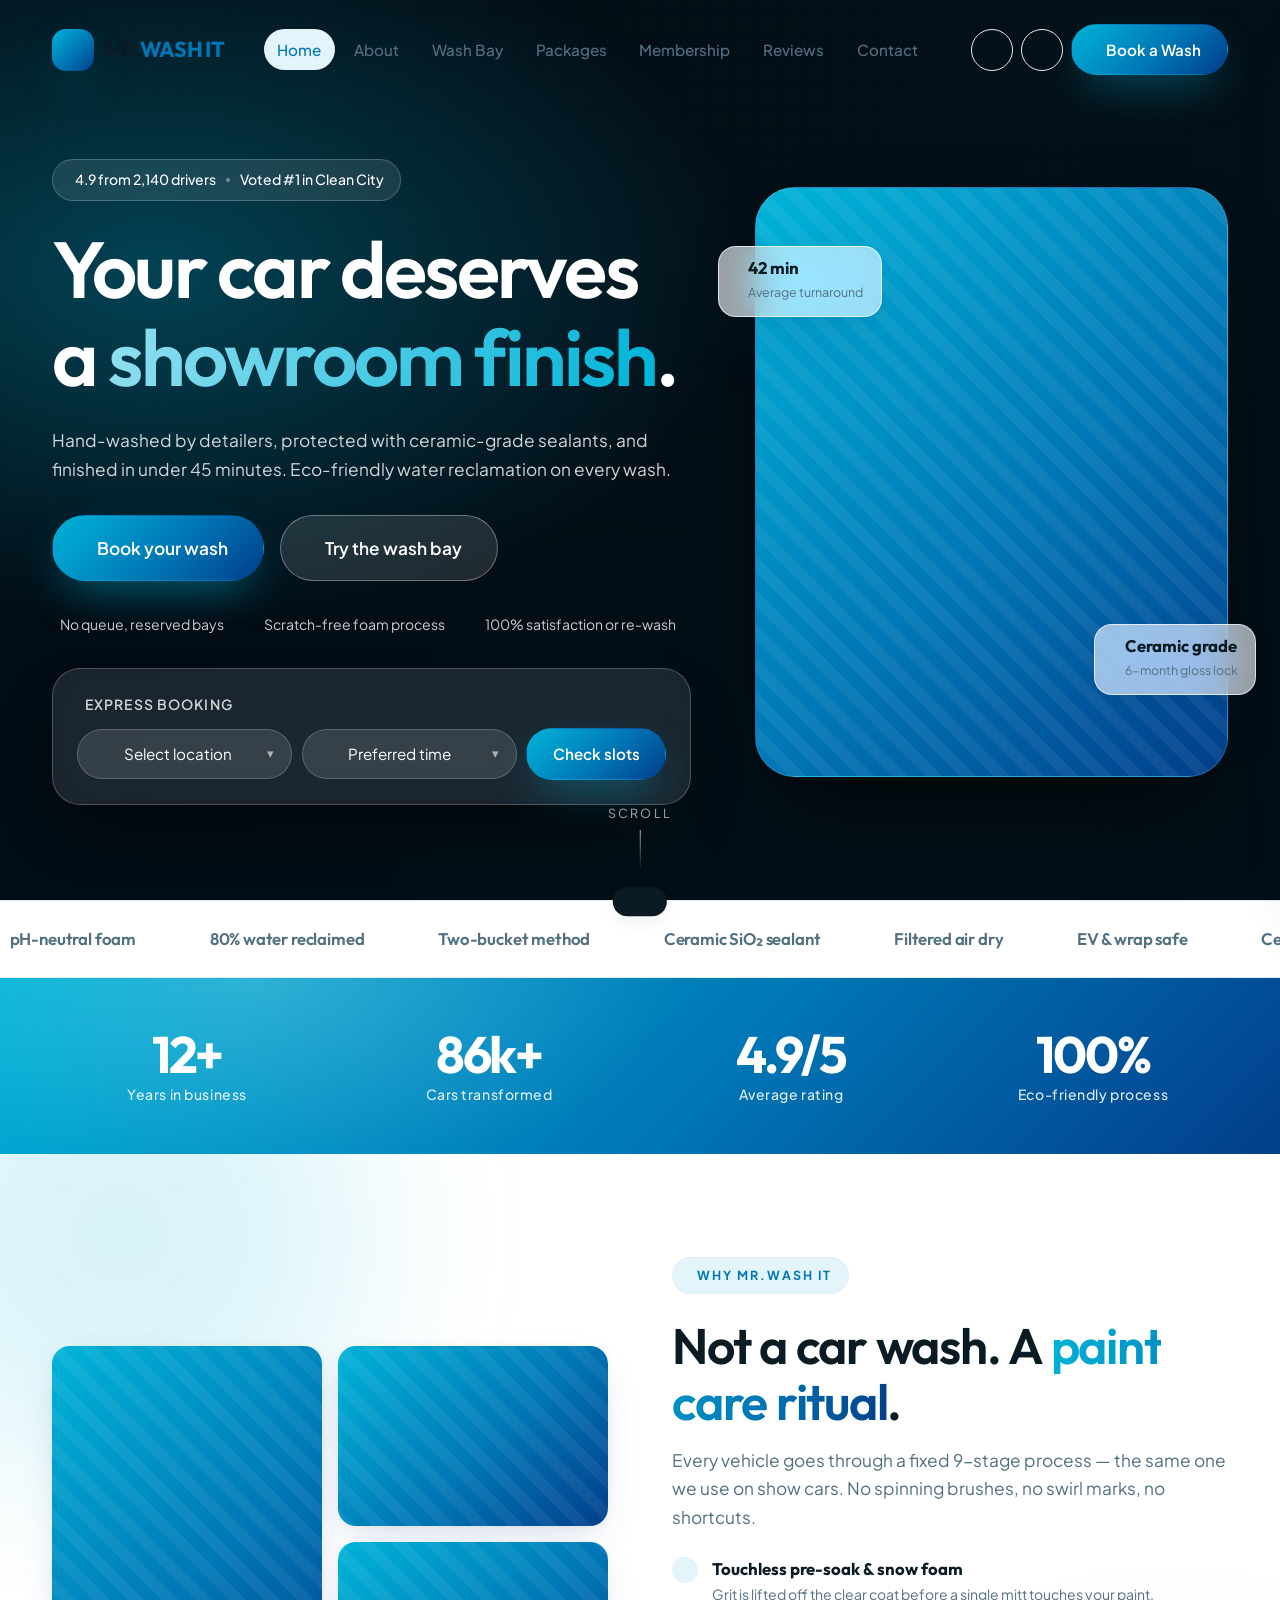
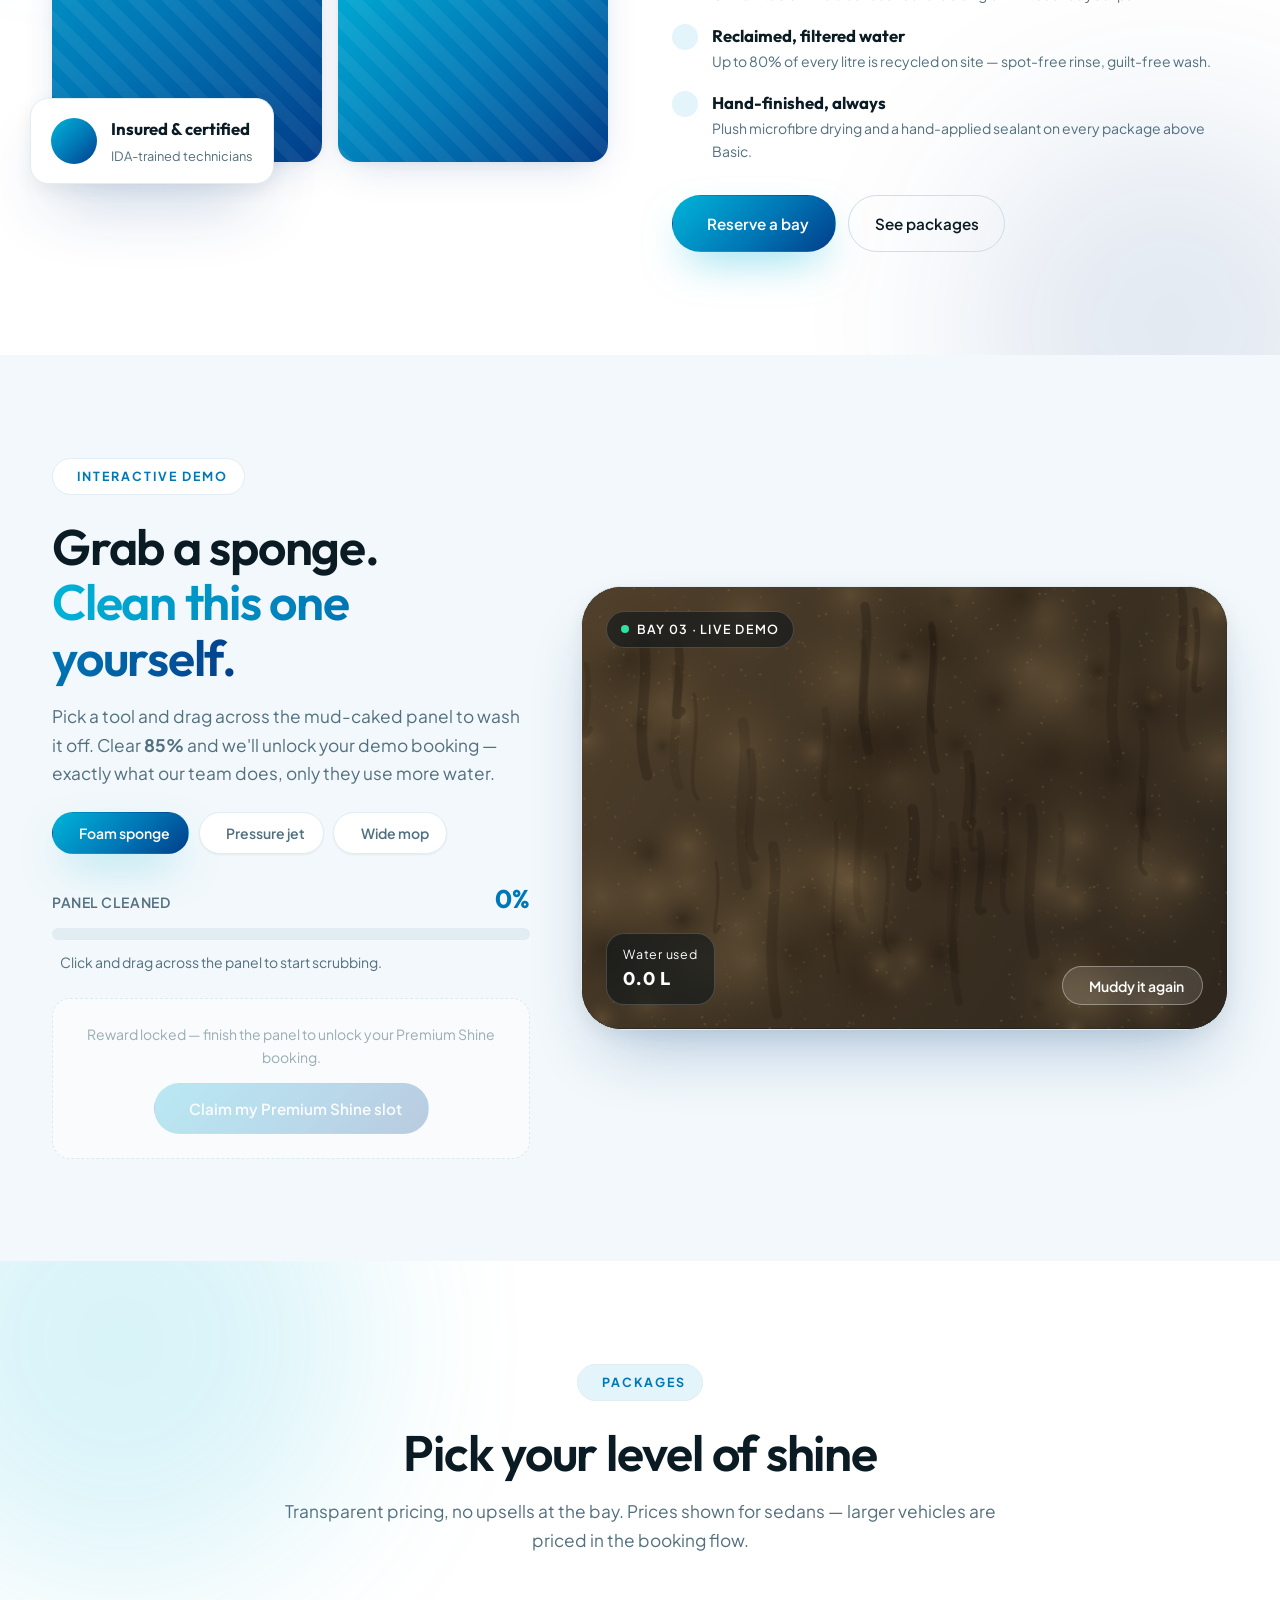
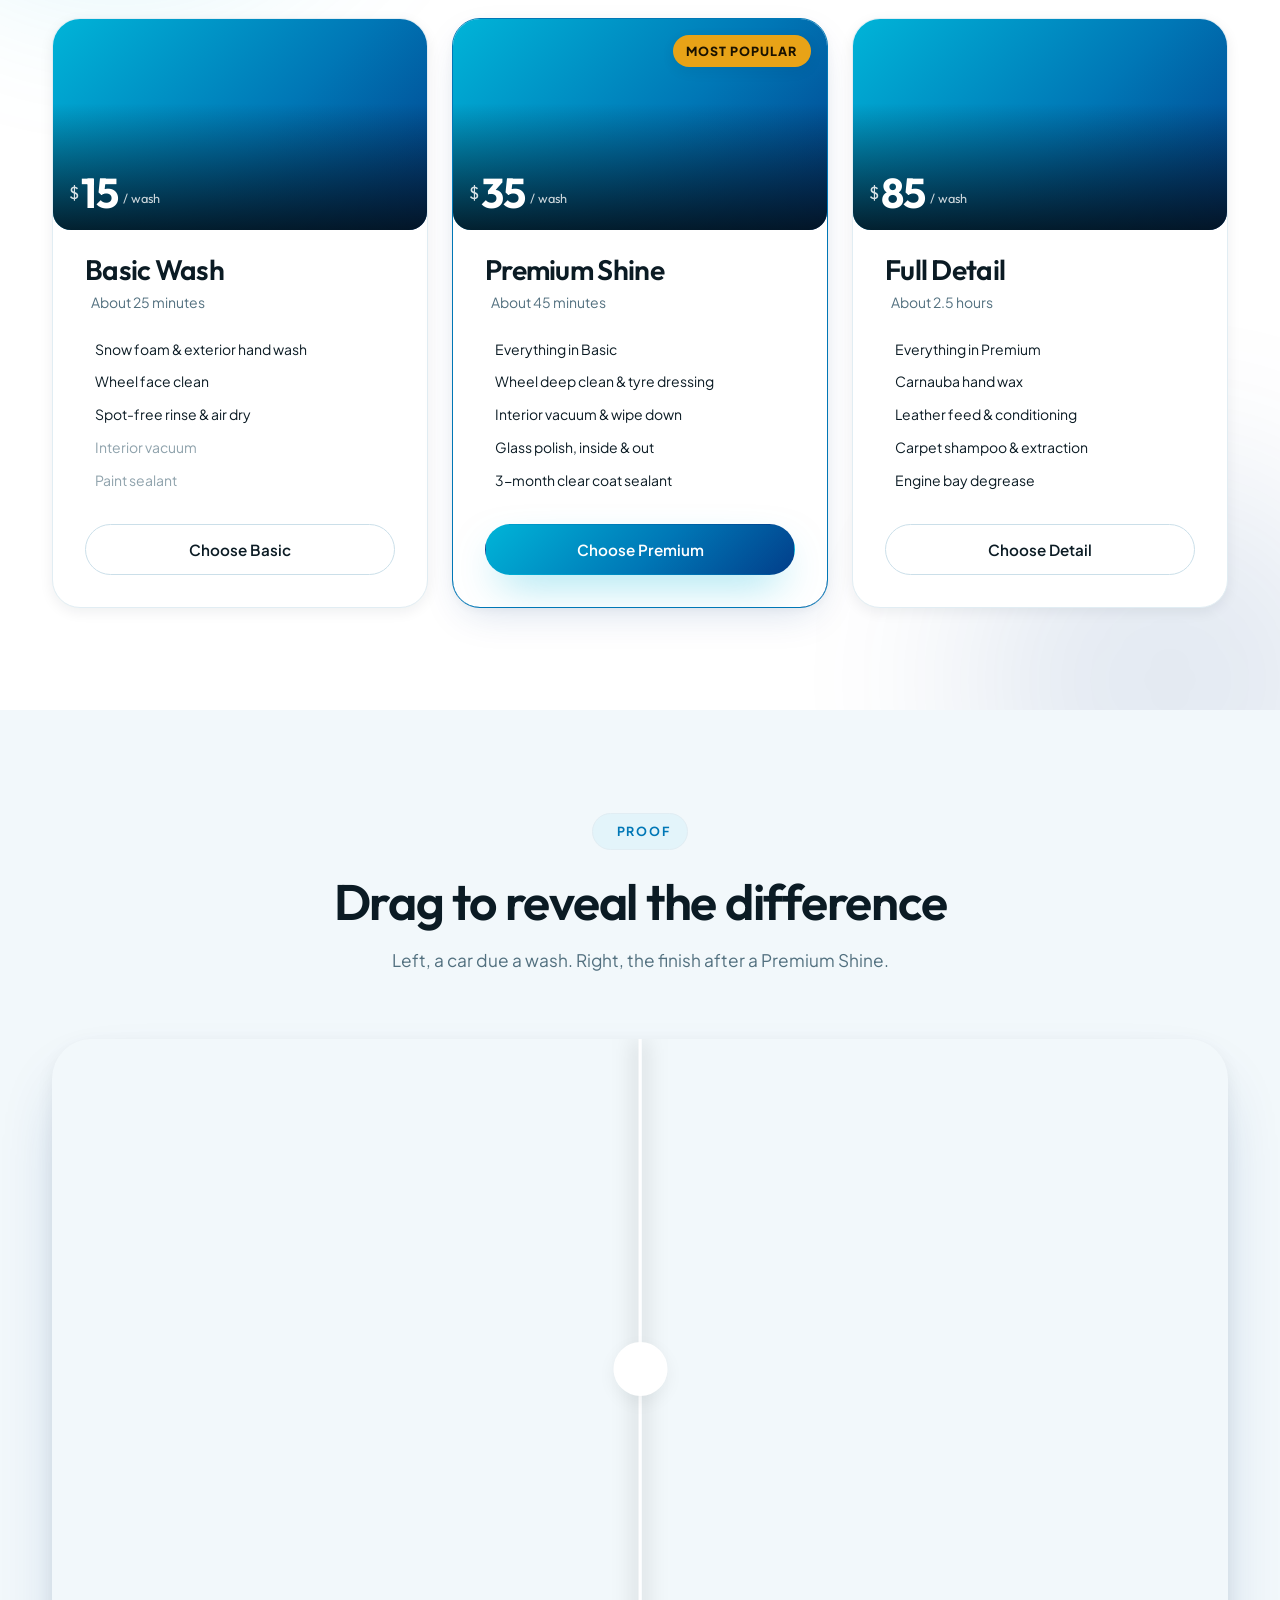
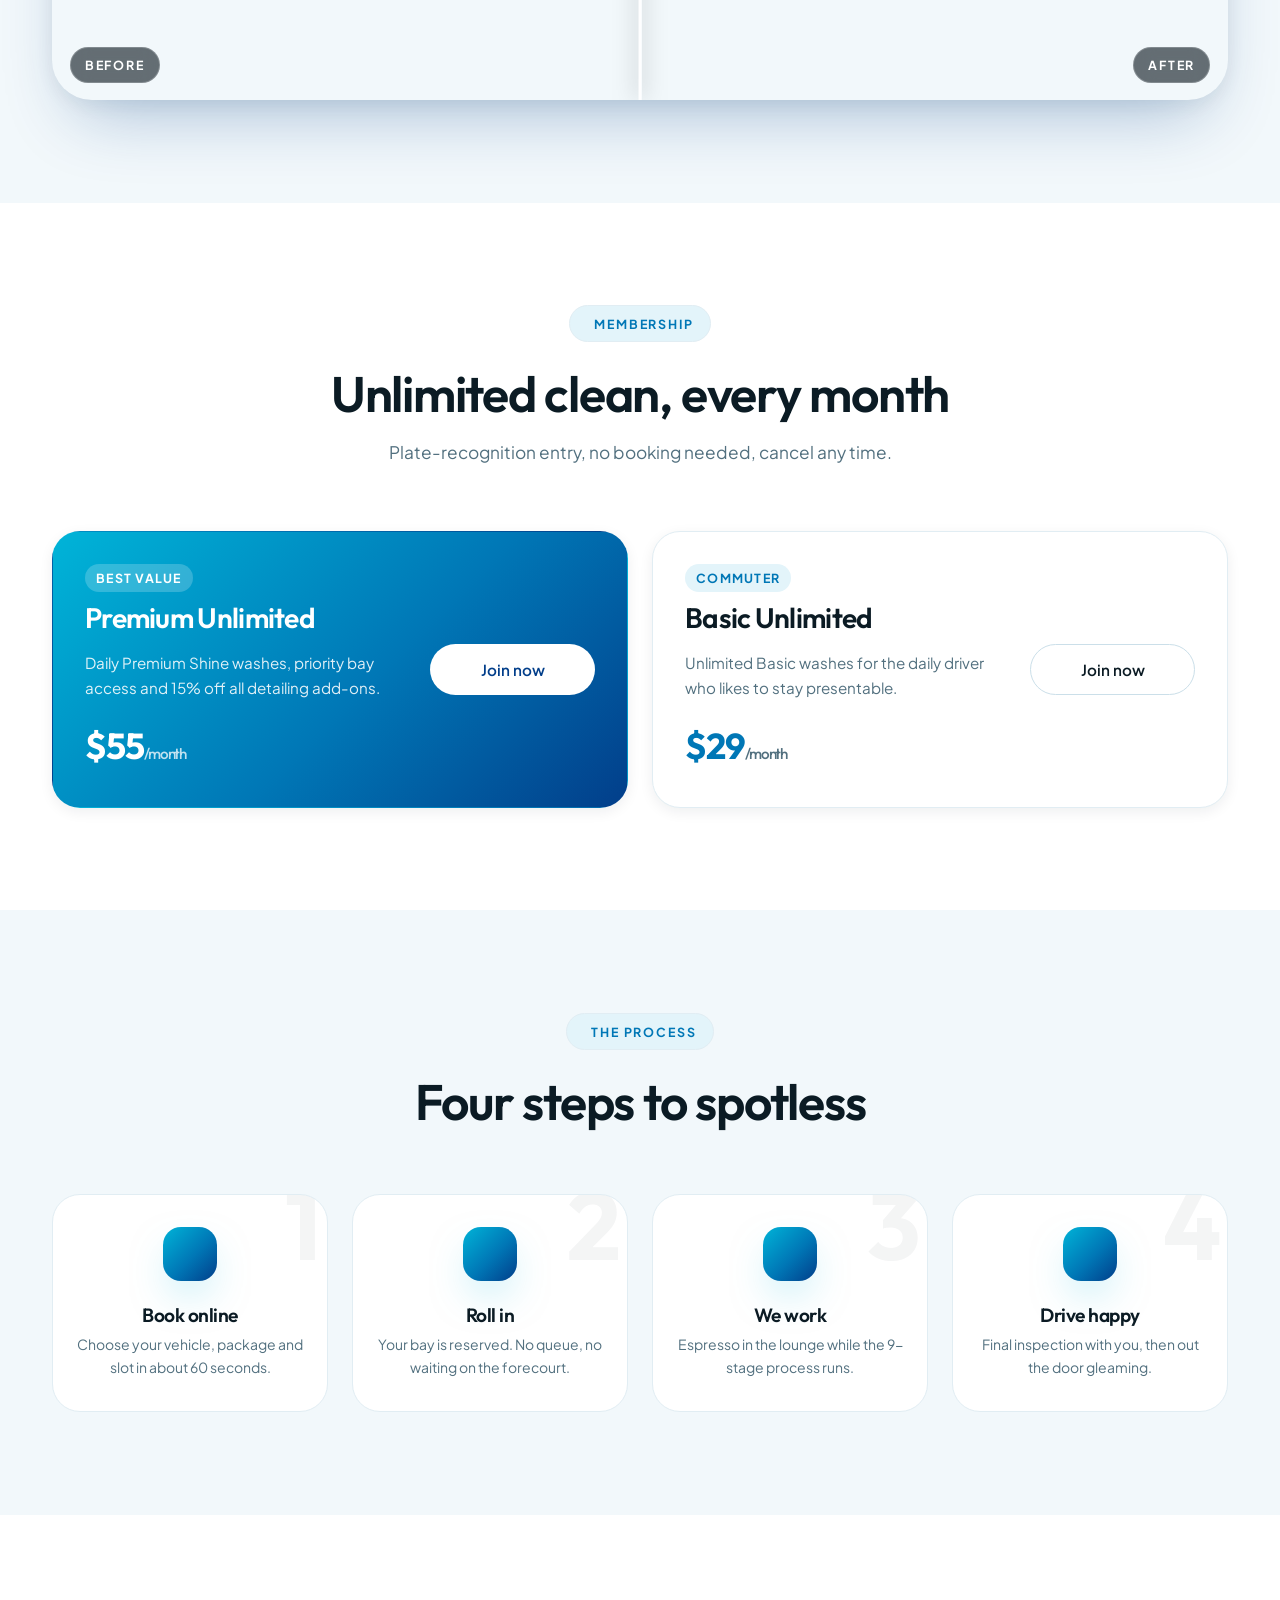
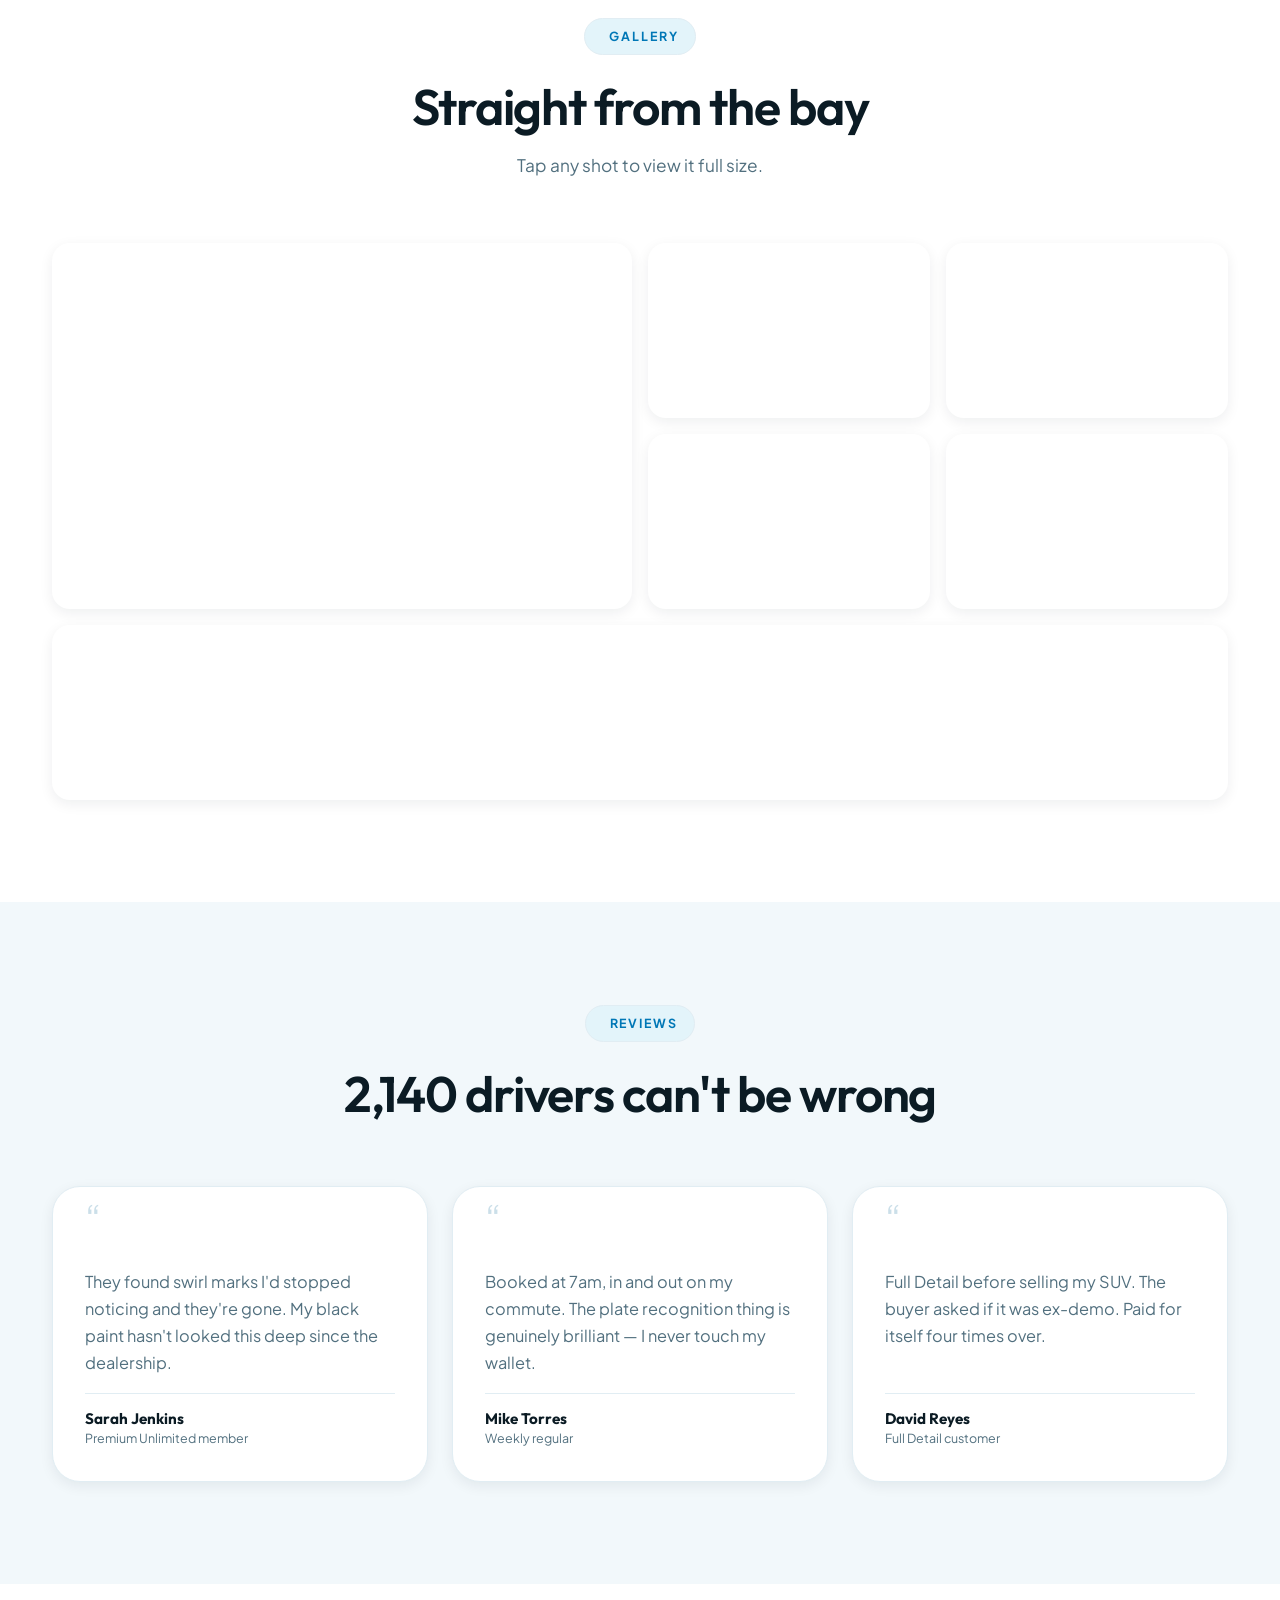
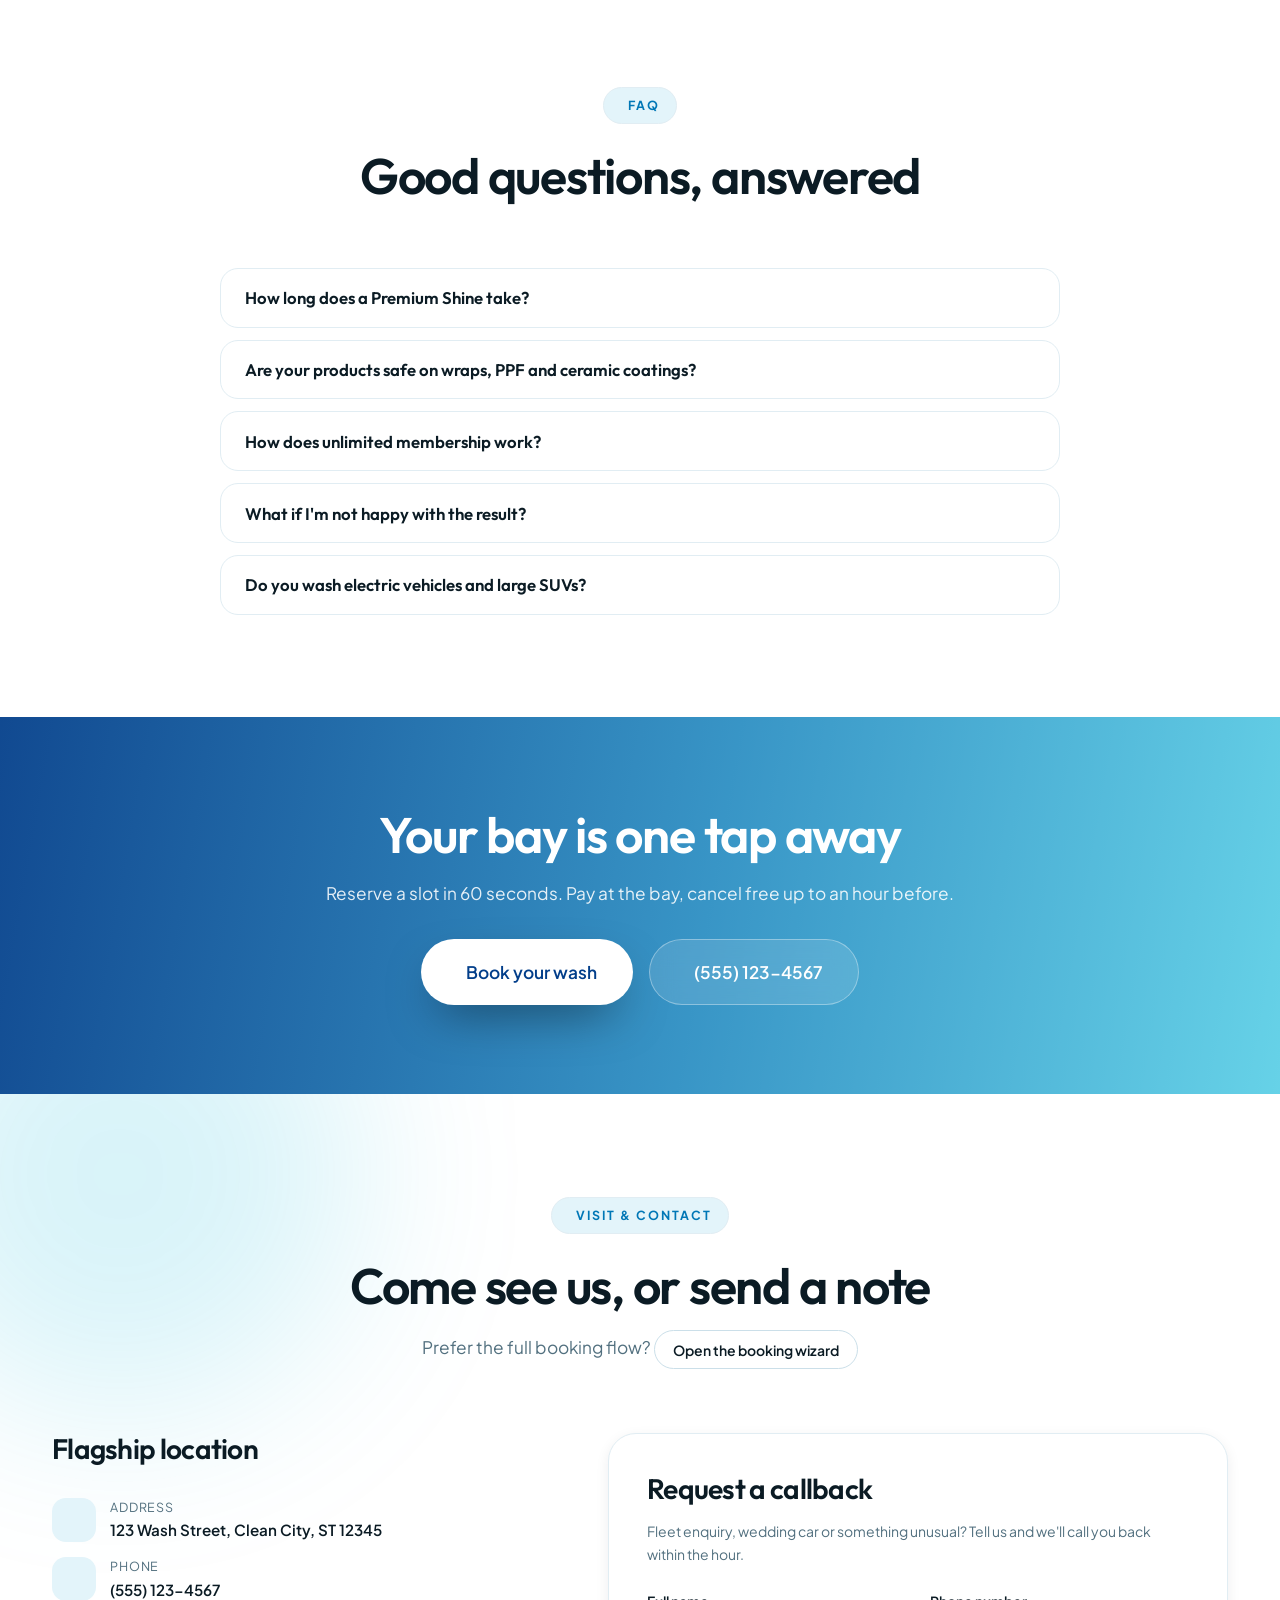
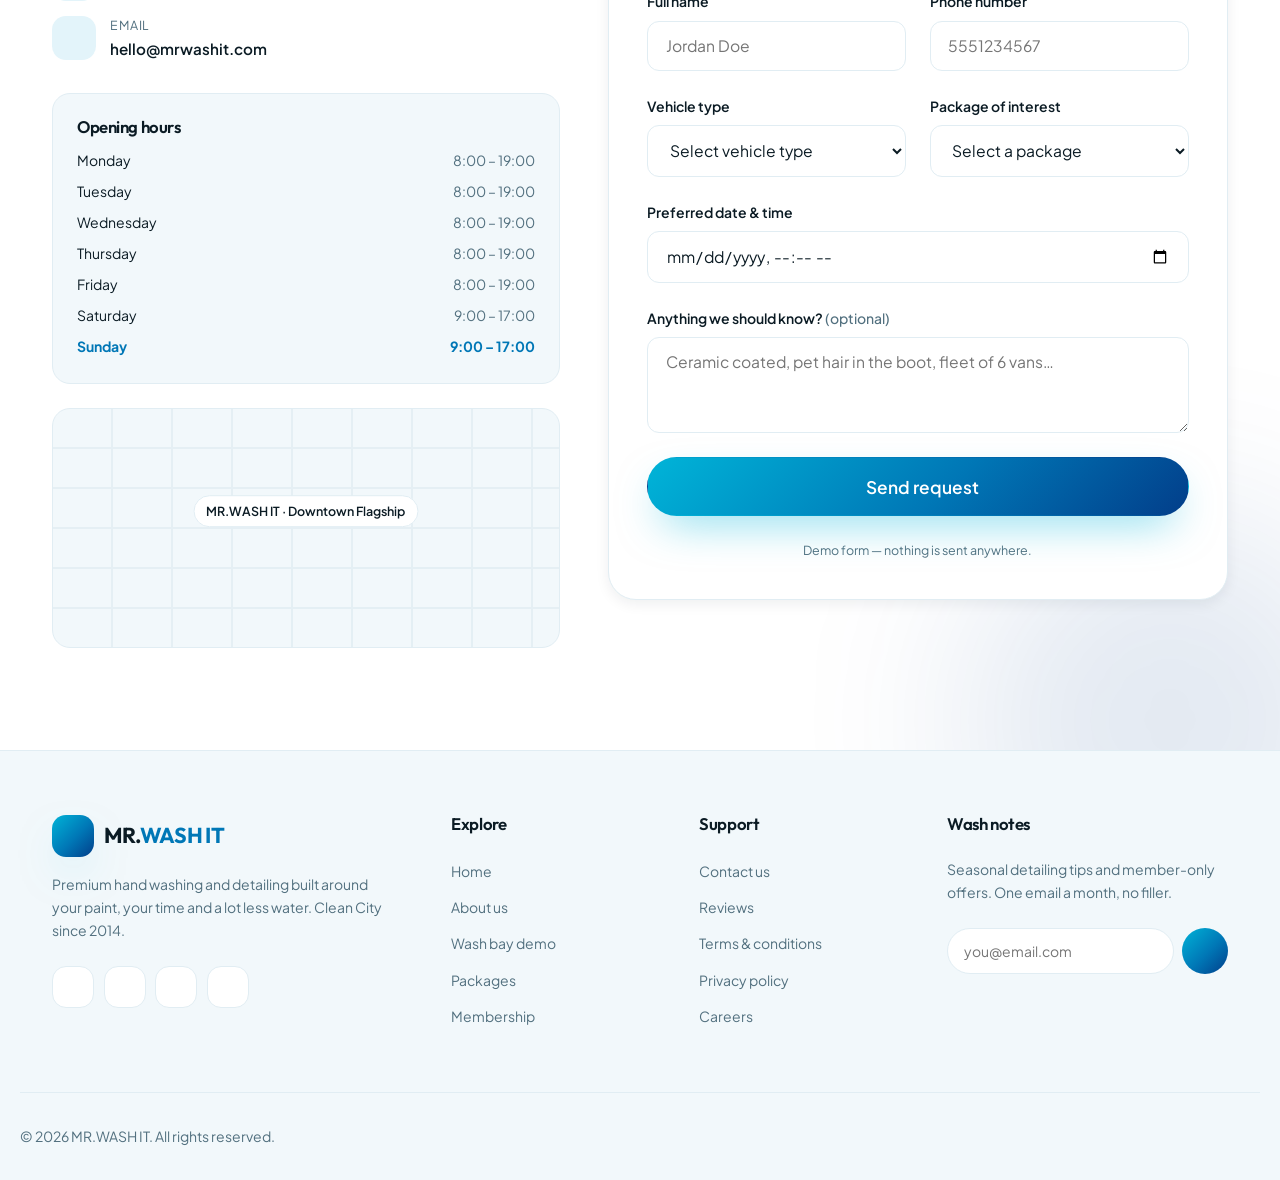
==== commit df02a6f9: "checking user name" ====
--- a/index.html
+++ b/index.html
@@ -1,16 +1,20 @@
 <!DOCTYPE html>
 <html lang="en">
+
 <head>
     <meta charset="UTF-8">
     <meta name="viewport" content="width=device-width, initial-scale=1.0">
     <title>MR.WASH IT | Premium Car Wash &amp; Detailing</title>
-    <meta name="description" content="MR.WASH IT delivers premium hand washes, ceramic protection and full interior detailing. Try our interactive wash bay and book your slot in 60 seconds.">
+    <meta name="description"
+        content="MR.WASH IT delivers premium hand washes, ceramic protection and full interior detailing. Try our interactive wash bay and book your slot in 60 seconds.">
     <meta name="theme-color" content="#0077B6">
 
     <!-- Fonts -->
     <link rel="preconnect" href="https://fonts.googleapis.com">
     <link rel="preconnect" href="https://fonts.gstatic.com" crossorigin>
-    <link href="https://fonts.googleapis.com/css2?family=Outfit:wght@400;500;600;700&family=Plus+Jakarta+Sans:wght@400;500;600;700&display=swap" rel="stylesheet">
+    <link
+        href="https://fonts.googleapis.com/css2?family=Outfit:wght@400;500;600;700&family=Plus+Jakarta+Sans:wght@400;500;600;700&display=swap"
+        rel="stylesheet">
 
     <!-- Icons -->
     <script src="https://unpkg.com/@phosphor-icons/web"></script>
@@ -40,9 +44,10 @@
     }
     </script>
 </head>
+
 <body>
 
-    <!-- ============================= HEADER ============================= -->
+    <!-- =========================== HEADER ============================= -->
     <header class="navbar" id="navbar">
         <div class="container nav-container">
             <a href="#home" class="logo">
@@ -98,10 +103,13 @@
 
             <div class="drawer-actions">
                 <div class="drawer-toggles">
-                    <button class="icon-btn" id="theme-toggle-mobile" aria-label="Toggle dark mode"><i class="ph ph-moon"></i></button>
-                    <button class="icon-btn" id="rtl-toggle-mobile" aria-label="Toggle right-to-left layout"><i class="ph ph-arrows-left-right"></i></button>
-                </div>
-                <button class="btn btn-primary btn-full" data-open-booking><i class="ph ph-calendar-check"></i> Book a Wash</button>
+                    <button class="icon-btn" id="theme-toggle-mobile" aria-label="Toggle dark mode"><i
+                            class="ph ph-moon"></i></button>
+                    <button class="icon-btn" id="rtl-toggle-mobile" aria-label="Toggle right-to-left layout"><i
+                            class="ph ph-arrows-left-right"></i></button>
+                </div>
+                <button class="btn btn-primary btn-full" data-open-booking><i class="ph ph-calendar-check"></i> Book a
+                    Wash</button>
             </div>
         </div>
     </aside>
@@ -110,7 +118,8 @@
         <!-- ============================= HERO ============================= -->
         <section id="home" class="hero">
             <div class="hero-bg">
-                <img src="https://images.unsplash.com/photo-1520340356584-f9917d1eea6f?auto=format&fit=crop&w=1920&q=80" alt="" onerror="this.remove()">
+                <img src="https://images.unsplash.com/photo-1520340356584-f9917d1eea6f?auto=format&fit=crop&w=1920&q=80"
+                    alt="" onerror="this.remove()">
                 <div class="hero-overlay"></div>
             </div>
             <div class="hero-grain"></div>
@@ -119,7 +128,9 @@
                 <div class="hero-content">
                     <div class="hero-badge" data-reveal>
                         <span class="stars-mini">
-                            <i class="ph-fill ph-star"></i><i class="ph-fill ph-star"></i><i class="ph-fill ph-star"></i><i class="ph-fill ph-star"></i><i class="ph-fill ph-star"></i>
+                            <i class="ph-fill ph-star"></i><i class="ph-fill ph-star"></i><i
+                                class="ph-fill ph-star"></i><i class="ph-fill ph-star"></i><i
+                                class="ph-fill ph-star"></i>
                         </span>
                         4.9 from 2,140 drivers <span class="dot"></span> Voted #1 in Clean City
                     </div>
@@ -129,7 +140,8 @@
                     </h1>
 
                     <p class="hero-lead" data-reveal style="--reveal-delay:160ms">
-                        Hand-washed by detailers, protected with ceramic-grade sealants, and finished in under 45 minutes. Eco-friendly water reclamation on every wash.
+                        Hand-washed by detailers, protected with ceramic-grade sealants, and finished in under 45
+                        minutes. Eco-friendly water reclamation on every wash.
                     </p>
 
                     <div class="hero-cta" data-reveal style="--reveal-delay:240ms">
@@ -175,7 +187,8 @@
 
                 <div class="hero-visual" data-reveal style="--reveal-delay:300ms">
                     <div class="media">
-                        <img src="https://images.unsplash.com/photo-1607860108855-64acf2078ed9?auto=format&fit=crop&w=900&q=80" alt="Detailer polishing a glossy car body" onerror="this.remove()">
+                        <img src="https://images.unsplash.com/photo-1607860108855-64acf2078ed9?auto=format&fit=crop&w=900&q=80"
+                            alt="Detailer polishing a glossy car body" onerror="this.remove()">
                     </div>
                     <div class="float-card fc-1">
                         <i class="ph-fill ph-timer"></i>
@@ -239,19 +252,23 @@
                 <div class="collage-wrap" data-reveal>
                     <div class="collage">
                         <div class="media">
-                            <img src="https://images.unsplash.com/photo-1601362840469-51e4d8d58785?auto=format&fit=crop&w=700&q=80" alt="Foam covering a car during a hand wash" onerror="this.remove()">
+                            <img src="https://images.unsplash.com/photo-1601362840469-51e4d8d58785?auto=format&fit=crop&w=700&q=80"
+                                alt="Foam covering a car during a hand wash" onerror="this.remove()">
                         </div>
                         <div class="media">
-                            <img src="https://images.unsplash.com/photo-1552930294-6b595f4c2974?auto=format&fit=crop&w=600&q=80" alt="Water beading on a freshly sealed paint surface" onerror="this.remove()">
+                            <img src="https://images.unsplash.com/photo-1552930294-6b595f4c2974?auto=format&fit=crop&w=600&q=80"
+                                alt="Water beading on a freshly sealed paint surface" onerror="this.remove()">
                         </div>
                         <div class="media">
-                            <img src="https://images.unsplash.com/photo-1449965408869-eaa3f722e40d?auto=format&fit=crop&w=600&q=80" alt="Spotless cabin after a full interior clean" onerror="this.remove()">
+                            <img src="https://images.unsplash.com/photo-1449965408869-eaa3f722e40d?auto=format&fit=crop&w=600&q=80"
+                                alt="Spotless cabin after a full interior clean" onerror="this.remove()">
                         </div>
                     </div>
                     <div class="badge-float">
                         <span class="ring"><i class="ph-fill ph-seal-check"></i></span>
                         <div>
-                            <strong style="font-family:var(--font-heading);font-size:1.05rem;">Insured &amp; certified</strong><br>
+                            <strong style="font-family:var(--font-heading);font-size:1.05rem;">Insured &amp;
+                                certified</strong><br>
                             <small style="color:var(--clr-text-muted);font-size:.8rem;">IDA-trained technicians</small>
                         </div>
                     </div>
@@ -261,7 +278,8 @@
                     <span class="eyebrow"><i class="ph-fill ph-sparkle"></i> Why MR.WASH IT</span>
                     <h2>Not a car wash. A <span class="gradient-text">paint care ritual</span>.</h2>
                     <p class="section-lead" style="margin-inline:0;text-align:left;">
-                        Every vehicle goes through a fixed 9-stage process — the same one we use on show cars. No spinning brushes, no swirl marks, no shortcuts.
+                        Every vehicle goes through a fixed 9-stage process — the same one we use on show cars. No
+                        spinning brushes, no swirl marks, no shortcuts.
                     </p>
 
                     <ul class="check-list">
@@ -289,7 +307,8 @@
                     </ul>
 
                     <div style="display:flex;gap:.75rem;flex-wrap:wrap;margin-top:2rem;">
-                        <button class="btn btn-primary" data-open-booking><i class="ph ph-calendar-check"></i> Reserve a bay</button>
+                        <button class="btn btn-primary" data-open-booking><i class="ph ph-calendar-check"></i> Reserve a
+                            bay</button>
                         <a href="#packages" class="btn btn-outline">See packages</a>
                     </div>
                 </div>
@@ -304,12 +323,15 @@
                         <span class="eyebrow"><i class="ph-fill ph-hand-swipe-right"></i> Interactive demo</span>
                         <h2>Grab a sponge.<br><span class="gradient-text">Clean this one yourself.</span></h2>
                         <p class="section-lead" style="margin-inline:0;text-align:left;">
-                            Pick a tool and drag across the mud-caked panel to wash it off. Clear <strong>85%</strong> and we'll unlock your demo booking — exactly what our team does, only they use more water.
+                            Pick a tool and drag across the mud-caked panel to wash it off. Clear <strong>85%</strong>
+                            and we'll unlock your demo booking — exactly what our team does, only they use more water.
                         </p>
 
                         <div class="tool-picker" role="group" aria-label="Choose a cleaning tool">
-                            <button class="tool-btn active" data-tool="sponge"><i class="ph-fill ph-hand-soap"></i> Foam sponge</button>
-                            <button class="tool-btn" data-tool="jet"><i class="ph-fill ph-drop-half"></i> Pressure jet</button>
+                            <button class="tool-btn active" data-tool="sponge"><i class="ph-fill ph-hand-soap"></i> Foam
+                                sponge</button>
+                            <button class="tool-btn" data-tool="jet"><i class="ph-fill ph-drop-half"></i> Pressure
+                                jet</button>
                             <button class="tool-btn" data-tool="mop"><i class="ph-fill ph-broom"></i> Wide mop</button>
                         </div>
 
@@ -318,15 +340,19 @@
                                 <span class="label">Panel cleaned</span>
                                 <span class="value" id="clean-value">0%</span>
                             </div>
-                            <div class="progress-track" role="progressbar" aria-valuemin="0" aria-valuemax="100" aria-valuenow="0" aria-label="Cleaning progress">
+                            <div class="progress-track" role="progressbar" aria-valuemin="0" aria-valuemax="100"
+                                aria-valuenow="0" aria-label="Cleaning progress">
                                 <div class="progress-fill" id="clean-fill"></div>
                             </div>
-                            <p class="progress-hint" id="clean-hint"><i class="ph ph-cursor-click"></i> Click and drag across the panel to start scrubbing.</p>
+                            <p class="progress-hint" id="clean-hint"><i class="ph ph-cursor-click"></i> Click and drag
+                                across the panel to start scrubbing.</p>
                         </div>
 
                         <div class="washbay-unlock" id="washbay-unlock">
-                            <p id="unlock-text"><i class="ph ph-lock-simple"></i> Reward locked — finish the panel to unlock your Premium Shine booking.</p>
-                            <button class="btn btn-primary" id="unlock-btn" data-open-booking data-package="premium" disabled>
+                            <p id="unlock-text"><i class="ph ph-lock-simple"></i> Reward locked — finish the panel to
+                                unlock your Premium Shine booking.</p>
+                            <button class="btn btn-primary" id="unlock-btn" data-open-booking data-package="premium"
+                                disabled>
                                 <i class="ph ph-gift"></i> Claim my Premium Shine slot
                             </button>
                         </div>
@@ -335,9 +361,12 @@
                     <div data-reveal style="--reveal-delay:120ms">
                         <div class="bay" id="bay">
                             <div class="bay-photo">
-                                <img src="https://images.unsplash.com/photo-1552930294-6b595f4c2974?auto=format&fit=crop&w=1200&q=80" alt="Glossy clean car panel revealed underneath the dirt layer" onerror="this.remove()">
-                            </div>
-                            <canvas id="dirt-canvas" aria-label="Interactive dirt layer — drag to clean" role="img"></canvas>
+                                <img src="https://images.unsplash.com/photo-1552930294-6b595f4c2974?auto=format&fit=crop&w=1200&q=80"
+                                    alt="Glossy clean car panel revealed underneath the dirt layer"
+                                    onerror="this.remove()">
+                            </div>
+                            <canvas id="dirt-canvas" aria-label="Interactive dirt layer — drag to clean"
+                                role="img"></canvas>
                             <div class="bay-shine"></div>
 
                             <div class="bay-cursor" id="bay-cursor">
@@ -351,7 +380,8 @@
                                     <div class="bay-readout">
                                         Water used <b id="water-used">0.0 L</b>
                                     </div>
-                                    <button class="btn btn-glass btn-sm bay-reset" id="bay-reset"><i class="ph ph-arrow-counter-clockwise"></i> Muddy it again</button>
+                                    <button class="btn btn-glass btn-sm bay-reset" id="bay-reset"><i
+                                            class="ph ph-arrow-counter-clockwise"></i> Muddy it again</button>
                                 </div>
                             </div>
 
@@ -360,7 +390,8 @@
                                     <div class="tick-circle"><i class="ph-bold ph-check"></i></div>
                                     <h3>Spotless. Nice work.</h3>
                                     <p>That took you a few seconds. Our detailers do the whole car in 42 minutes.</p>
-                                    <button class="btn btn-primary" data-open-booking data-package="premium"><i class="ph ph-calendar-check"></i> Book the real thing</button>
+                                    <button class="btn btn-primary" data-open-booking data-package="premium"><i
+                                            class="ph ph-calendar-check"></i> Book the real thing</button>
                                 </div>
                             </div>
                         </div>
@@ -376,14 +407,17 @@
                 <div class="section-header" data-reveal>
                     <span class="eyebrow"><i class="ph-fill ph-tag"></i> Packages</span>
                     <h2>Pick your level of shine</h2>
-                    <p class="section-lead">Transparent pricing, no upsells at the bay. Prices shown for sedans — larger vehicles are priced in the booking flow.</p>
+                    <p class="section-lead">Transparent pricing, no upsells at the bay. Prices shown for sedans — larger
+                        vehicles are priced in the booking flow.</p>
                 </div>
 
                 <div class="grid grid-3">
                     <article class="card pricing-card" data-reveal>
                         <div class="media pricing-media">
-                            <img src="https://images.unsplash.com/photo-1601362840469-51e4d8d58785?auto=format&fit=crop&w=800&q=80" alt="Exterior hand wash in progress" onerror="this.remove()">
-                            <div class="price-tag"><span class="cur">$</span><span class="amt">15</span><span class="per">/ wash</span></div>
+                            <img src="https://images.unsplash.com/photo-1601362840469-51e4d8d58785?auto=format&fit=crop&w=800&q=80"
+                                alt="Exterior hand wash in progress" onerror="this.remove()">
+                            <div class="price-tag"><span class="cur">$</span><span class="amt">15</span><span
+                                    class="per">/ wash</span></div>
                         </div>
                         <div class="pricing-body">
                             <h3>Basic Wash</h3>
@@ -395,15 +429,18 @@
                                 <li class="disabled"><i class="ph ph-x-circle"></i> Interior vacuum</li>
                                 <li class="disabled"><i class="ph ph-x-circle"></i> Paint sealant</li>
                             </ul>
-                            <button class="btn btn-outline btn-full" data-open-booking data-package="basic">Choose Basic</button>
+                            <button class="btn btn-outline btn-full" data-open-booking data-package="basic">Choose
+                                Basic</button>
                         </div>
                     </article>
 
                     <article class="card pricing-card popular" data-reveal style="--reveal-delay:100ms">
                         <span class="badge-popular">Most popular</span>
                         <div class="media pricing-media">
-                            <img src="https://images.unsplash.com/photo-1607860108855-64acf2078ed9?auto=format&fit=crop&w=800&q=80" alt="Technician polishing paintwork to a mirror finish" onerror="this.remove()">
-                            <div class="price-tag"><span class="cur">$</span><span class="amt">35</span><span class="per">/ wash</span></div>
+                            <img src="https://images.unsplash.com/photo-1607860108855-64acf2078ed9?auto=format&fit=crop&w=800&q=80"
+                                alt="Technician polishing paintwork to a mirror finish" onerror="this.remove()">
+                            <div class="price-tag"><span class="cur">$</span><span class="amt">35</span><span
+                                    class="per">/ wash</span></div>
                         </div>
                         <div class="pricing-body">
                             <h3>Premium Shine</h3>
@@ -415,14 +452,17 @@
                                 <li><i class="ph-fill ph-check-circle"></i> Glass polish, inside &amp; out</li>
                                 <li><i class="ph-fill ph-check-circle"></i> 3-month clear coat sealant</li>
                             </ul>
-                            <button class="btn btn-primary btn-full" data-open-booking data-package="premium">Choose Premium</button>
+                            <button class="btn btn-primary btn-full" data-open-booking data-package="premium">Choose
+                                Premium</button>
                         </div>
                     </article>
 
                     <article class="card pricing-card" data-reveal style="--reveal-delay:200ms">
                         <div class="media pricing-media">
-                            <img src="https://images.unsplash.com/photo-1583121274602-3e2820c69888?auto=format&fit=crop&w=800&q=80" alt="Freshly detailed car under studio lighting" onerror="this.remove()">
-                            <div class="price-tag"><span class="cur">$</span><span class="amt">85</span><span class="per">/ wash</span></div>
+                            <img src="https://images.unsplash.com/photo-1583121274602-3e2820c69888?auto=format&fit=crop&w=800&q=80"
+                                alt="Freshly detailed car under studio lighting" onerror="this.remove()">
+                            <div class="price-tag"><span class="cur">$</span><span class="amt">85</span><span
+                                    class="per">/ wash</span></div>
                         </div>
                         <div class="pricing-body">
                             <h3>Full Detail</h3>
@@ -434,7 +474,8 @@
                                 <li><i class="ph-fill ph-check-circle"></i> Carpet shampoo &amp; extraction</li>
                                 <li><i class="ph-fill ph-check-circle"></i> Engine bay degrease</li>
                             </ul>
-                            <button class="btn btn-outline btn-full" data-open-booking data-package="detail">Choose Detail</button>
+                            <button class="btn btn-outline btn-full" data-open-booking data-package="detail">Choose
+                                Detail</button>
                         </div>
                     </article>
                 </div>
@@ -452,14 +493,18 @@
 
                 <div class="ba-wrap" id="ba-wrap" data-reveal>
                     <div class="ba-img ba-before">
-                        <img src="https://images.unsplash.com/photo-1541348263662-e068662d82af?auto=format&fit=crop&w=1400&q=80" alt="Dusty car before the wash" onerror="this.remove()">
+                        <img src="https://images.unsplash.com/photo-1541348263662-e068662d82af?auto=format&fit=crop&w=1400&q=80"
+                            alt="Dusty car before the wash" onerror="this.remove()">
                     </div>
                     <div class="ba-img ba-after" id="ba-after">
-                        <img src="https://images.unsplash.com/photo-1503376780353-7e6692767b70?auto=format&fit=crop&w=1400&q=80" alt="Gleaming car after the wash" onerror="this.remove()">
+                        <img src="https://images.unsplash.com/photo-1503376780353-7e6692767b70?auto=format&fit=crop&w=1400&q=80"
+                            alt="Gleaming car after the wash" onerror="this.remove()">
                     </div>
                     <span class="ba-label left">Before</span>
                     <span class="ba-label right">After</span>
-                    <div class="ba-handle" id="ba-handle" role="slider" tabindex="0" aria-label="Before and after comparison" aria-valuemin="0" aria-valuemax="100" aria-valuenow="50">
+                    <div class="ba-handle" id="ba-handle" role="slider" tabindex="0"
+                        aria-label="Before and after comparison" aria-valuemin="0" aria-valuemax="100"
+                        aria-valuenow="50">
                         <span class="ba-knob"><i class="ph-bold ph-arrows-left-right"></i></span>
                     </div>
                 </div>
@@ -484,7 +529,8 @@
                             <div class="price-monthly">$55<span>/month</span></div>
                         </div>
                         <div class="membership-action">
-                            <button class="btn btn-primary btn-full" data-open-booking data-package="member_premium">Join now</button>
+                            <button class="btn btn-primary btn-full" data-open-booking
+                                data-package="member_premium">Join now</button>
                         </div>
                     </article>
 
@@ -496,7 +542,8 @@
                             <div class="price-monthly">$29<span>/month</span></div>
                         </div>
                         <div class="membership-action">
-                            <button class="btn btn-outline btn-full" data-open-booking data-package="member_basic">Join now</button>
+                            <button class="btn btn-outline btn-full" data-open-booking data-package="member_basic">Join
+                                now</button>
                         </div>
                     </article>
                 </div>
@@ -551,27 +598,33 @@
 
                 <div class="gallery-grid" id="gallery" data-reveal>
                     <figure class="gallery-item tall wide">
-                        <img src="https://images.unsplash.com/photo-1520340356584-f9917d1eea6f?auto=format&fit=crop&w=1200&q=80" alt="Snow foam covering a car" onerror="this.remove()">
+                        <img src="https://images.unsplash.com/photo-1520340356584-f9917d1eea6f?auto=format&fit=crop&w=1200&q=80"
+                            alt="Snow foam covering a car" onerror="this.remove()">
                         <figcaption class="cap">Snow foam pre-soak</figcaption>
                     </figure>
                     <figure class="gallery-item">
-                        <img src="https://images.unsplash.com/photo-1607860108855-64acf2078ed9?auto=format&fit=crop&w=700&q=80" alt="Machine polishing a panel" onerror="this.remove()">
+                        <img src="https://images.unsplash.com/photo-1607860108855-64acf2078ed9?auto=format&fit=crop&w=700&q=80"
+                            alt="Machine polishing a panel" onerror="this.remove()">
                         <figcaption class="cap">Paint correction</figcaption>
                     </figure>
                     <figure class="gallery-item">
-                        <img src="https://images.unsplash.com/photo-1552930294-6b595f4c2974?auto=format&fit=crop&w=700&q=80" alt="Water beading on sealed paint" onerror="this.remove()">
+                        <img src="https://images.unsplash.com/photo-1552930294-6b595f4c2974?auto=format&fit=crop&w=700&q=80"
+                            alt="Water beading on sealed paint" onerror="this.remove()">
                         <figcaption class="cap">Sealant beading</figcaption>
                     </figure>
                     <figure class="gallery-item">
-                        <img src="https://images.unsplash.com/photo-1449965408869-eaa3f722e40d?auto=format&fit=crop&w=700&q=80" alt="Cleaned dashboard and cabin" onerror="this.remove()">
+                        <img src="https://images.unsplash.com/photo-1449965408869-eaa3f722e40d?auto=format&fit=crop&w=700&q=80"
+                            alt="Cleaned dashboard and cabin" onerror="this.remove()">
                         <figcaption class="cap">Interior reset</figcaption>
                     </figure>
                     <figure class="gallery-item">
-                        <img src="https://images.unsplash.com/photo-1601362840469-51e4d8d58785?auto=format&fit=crop&w=700&q=80" alt="Rinsing a soapy car" onerror="this.remove()">
+                        <img src="https://images.unsplash.com/photo-1601362840469-51e4d8d58785?auto=format&fit=crop&w=700&q=80"
+                            alt="Rinsing a soapy car" onerror="this.remove()">
                         <figcaption class="cap">Spot-free rinse</figcaption>
                     </figure>
                     <figure class="gallery-item full">
-                        <img src="https://images.unsplash.com/photo-1503376780353-7e6692767b70?auto=format&fit=crop&w=1600&q=80" alt="Finished car with mirror shine" onerror="this.remove()">
+                        <img src="https://images.unsplash.com/photo-1503376780353-7e6692767b70?auto=format&fit=crop&w=1600&q=80"
+                            alt="Finished car with mirror shine" onerror="this.remove()">
                         <figcaption class="cap">Handover finish</figcaption>
                     </figure>
                 </div>
@@ -589,8 +642,11 @@
                 <div class="grid grid-3">
                     <article class="card testimonial-card" data-reveal>
                         <span class="quote-mark">&ldquo;</span>
-                        <div class="stars"><i class="ph-fill ph-star"></i><i class="ph-fill ph-star"></i><i class="ph-fill ph-star"></i><i class="ph-fill ph-star"></i><i class="ph-fill ph-star"></i></div>
-                        <p class="testimonial-text">They found swirl marks I'd stopped noticing and they're gone. My black paint hasn't looked this deep since the dealership.</p>
+                        <div class="stars"><i class="ph-fill ph-star"></i><i class="ph-fill ph-star"></i><i
+                                class="ph-fill ph-star"></i><i class="ph-fill ph-star"></i><i
+                                class="ph-fill ph-star"></i></div>
+                        <p class="testimonial-text">They found swirl marks I'd stopped noticing and they're gone. My
+                            black paint hasn't looked this deep since the dealership.</p>
                         <div class="testimonial-meta">
                             <img class="avatar" src="https://i.pravatar.cc/120?img=47" alt="" onerror="this.remove()">
                             <div>
@@ -602,8 +658,11 @@
 
                     <article class="card testimonial-card" data-reveal style="--reveal-delay:100ms">
                         <span class="quote-mark">&ldquo;</span>
-                        <div class="stars"><i class="ph-fill ph-star"></i><i class="ph-fill ph-star"></i><i class="ph-fill ph-star"></i><i class="ph-fill ph-star"></i><i class="ph-fill ph-star"></i></div>
-                        <p class="testimonial-text">Booked at 7am, in and out on my commute. The plate recognition thing is genuinely brilliant — I never touch my wallet.</p>
+                        <div class="stars"><i class="ph-fill ph-star"></i><i class="ph-fill ph-star"></i><i
+                                class="ph-fill ph-star"></i><i class="ph-fill ph-star"></i><i
+                                class="ph-fill ph-star"></i></div>
+                        <p class="testimonial-text">Booked at 7am, in and out on my commute. The plate recognition thing
+                            is genuinely brilliant — I never touch my wallet.</p>
                         <div class="testimonial-meta">
                             <img class="avatar" src="https://i.pravatar.cc/120?img=12" alt="" onerror="this.remove()">
                             <div>
@@ -615,8 +674,11 @@
 
                     <article class="card testimonial-card" data-reveal style="--reveal-delay:200ms">
                         <span class="quote-mark">&ldquo;</span>
-                        <div class="stars"><i class="ph-fill ph-star"></i><i class="ph-fill ph-star"></i><i class="ph-fill ph-star"></i><i class="ph-fill ph-star"></i><i class="ph-fill ph-star"></i></div>
-                        <p class="testimonial-text">Full Detail before selling my SUV. The buyer asked if it was ex-demo. Paid for itself four times over.</p>
+                        <div class="stars"><i class="ph-fill ph-star"></i><i class="ph-fill ph-star"></i><i
+                                class="ph-fill ph-star"></i><i class="ph-fill ph-star"></i><i
+                                class="ph-fill ph-star"></i></div>
+                        <p class="testimonial-text">Full Detail before selling my SUV. The buyer asked if it was
+                            ex-demo. Paid for itself four times over.</p>
                         <div class="testimonial-meta">
                             <img class="avatar" src="https://i.pravatar.cc/120?img=33" alt="" onerror="this.remove()">
                             <div>
@@ -639,24 +701,46 @@
 
                 <div class="faq-container" data-reveal>
                     <div class="faq-item">
-                        <button class="faq-question">How long does a Premium Shine take? <i class="ph-bold ph-caret-down"></i></button>
-                        <div class="faq-answer"><p>About 45 minutes from key handover to final inspection. Book a slot and your bay is held for you, so that time is the whole visit — not the queue.</p></div>
+                        <button class="faq-question">How long does a Premium Shine take? <i
+                                class="ph-bold ph-caret-down"></i></button>
+                        <div class="faq-answer">
+                            <p>About 45 minutes from key handover to final inspection. Book a slot and your bay is held
+                                for you, so that time is the whole visit — not the queue.</p>
+                        </div>
                     </div>
                     <div class="faq-item">
-                        <button class="faq-question">Are your products safe on wraps, PPF and ceramic coatings? <i class="ph-bold ph-caret-down"></i></button>
-                        <div class="faq-answer"><p>Yes. Everything we use is pH-neutral and silicone-free, and we never use spinning brushes. Tell us about your coating during booking and we'll adjust the sealant step.</p></div>
+                        <button class="faq-question">Are your products safe on wraps, PPF and ceramic coatings? <i
+                                class="ph-bold ph-caret-down"></i></button>
+                        <div class="faq-answer">
+                            <p>Yes. Everything we use is pH-neutral and silicone-free, and we never use spinning
+                                brushes. Tell us about your coating during booking and we'll adjust the sealant step.
+                            </p>
+                        </div>
                     </div>
                     <div class="faq-item">
-                        <button class="faq-question">How does unlimited membership work? <i class="ph-bold ph-caret-down"></i></button>
-                        <div class="faq-answer"><p>Your plan is tied to one licence plate. Our cameras read it on arrival, the barrier lifts, and you drive straight to an open bay. Cancel or pause online any time.</p></div>
+                        <button class="faq-question">How does unlimited membership work? <i
+                                class="ph-bold ph-caret-down"></i></button>
+                        <div class="faq-answer">
+                            <p>Your plan is tied to one licence plate. Our cameras read it on arrival, the barrier
+                                lifts, and you drive straight to an open bay. Cancel or pause online any time.</p>
+                        </div>
                     </div>
                     <div class="faq-item">
-                        <button class="faq-question">What if I'm not happy with the result? <i class="ph-bold ph-caret-down"></i></button>
-                        <div class="faq-answer"><p>Point it out at the final inspection and we re-wash the vehicle free of charge, same visit. If you spot something later, bring it back within 48 hours.</p></div>
+                        <button class="faq-question">What if I'm not happy with the result? <i
+                                class="ph-bold ph-caret-down"></i></button>
+                        <div class="faq-answer">
+                            <p>Point it out at the final inspection and we re-wash the vehicle free of charge, same
+                                visit. If you spot something later, bring it back within 48 hours.</p>
+                        </div>
                     </div>
                     <div class="faq-item">
-                        <button class="faq-question">Do you wash electric vehicles and large SUVs? <i class="ph-bold ph-caret-down"></i></button>
-                        <div class="faq-answer"><p>Both, daily. EV charge ports are sealed before the rinse stage. Larger vehicles carry a size surcharge which is calculated live in the booking flow — no surprises at the bay.</p></div>
+                        <button class="faq-question">Do you wash electric vehicles and large SUVs? <i
+                                class="ph-bold ph-caret-down"></i></button>
+                        <div class="faq-answer">
+                            <p>Both, daily. EV charge ports are sealed before the rinse stage. Larger vehicles carry a
+                                size surcharge which is calculated live in the booking flow — no surprises at the bay.
+                            </p>
+                        </div>
                     </div>
                 </div>
             </div>
@@ -665,14 +749,17 @@
         <!-- ============================= CTA BANNER ============================= -->
         <section class="cta-banner">
             <div class="cta-bg">
-                <img src="https://images.unsplash.com/photo-1503376780353-7e6692767b70?auto=format&fit=crop&w=1800&q=80" alt="" onerror="this.remove()">
+                <img src="https://images.unsplash.com/photo-1503376780353-7e6692767b70?auto=format&fit=crop&w=1800&q=80"
+                    alt="" onerror="this.remove()">
             </div>
             <div class="container cta-container" data-reveal>
                 <h2>Your bay is one tap away</h2>
                 <p>Reserve a slot in 60 seconds. Pay at the bay, cancel free up to an hour before.</p>
                 <div class="cta-actions">
-                    <button class="btn btn-primary btn-large" data-open-booking><i class="ph ph-calendar-check"></i> Book your wash</button>
-                    <a href="tel:+15551234567" class="btn btn-glass btn-large"><i class="ph ph-phone"></i> (555) 123-4567</a>
+                    <button class="btn btn-primary btn-large" data-open-booking><i class="ph ph-calendar-check"></i>
+                        Book your wash</button>
+                    <a href="tel:+15551234567" class="btn btn-glass btn-large"><i class="ph ph-phone"></i> (555)
+                        123-4567</a>
                 </div>
             </div>
         </section>
@@ -684,7 +771,8 @@
                 <div class="section-header" data-reveal>
                     <span class="eyebrow"><i class="ph-fill ph-map-pin"></i> Visit &amp; contact</span>
                     <h2>Come see us, or send a note</h2>
-                    <p class="section-lead">Prefer the full booking flow? <button class="btn btn-sm btn-outline" data-open-booking style="vertical-align:middle;">Open the booking wizard</button></p>
+                    <p class="section-lead">Prefer the full booking flow? <button class="btn btn-sm btn-outline"
+                            data-open-booking style="vertical-align:middle;">Open the booking wizard</button></p>
                 </div>
 
                 <div class="contact-grid">
@@ -728,18 +816,22 @@
 
                     <div class="contact-form-container card" data-reveal style="--reveal-delay:120ms">
                         <h3>Request a callback</h3>
-                        <p style="color:var(--clr-text-muted);font-size:var(--fs-sm);margin-bottom:1.5rem;">Fleet enquiry, wedding car or something unusual? Tell us and we'll call you back within the hour.</p>
+                        <p style="color:var(--clr-text-muted);font-size:var(--fs-sm);margin-bottom:1.5rem;">Fleet
+                            enquiry, wedding car or something unusual? Tell us and we'll call you back within the hour.
+                        </p>
 
                         <form id="contact-form" class="contact-form" novalidate>
                             <div class="form-row">
                                 <div class="form-group">
                                     <label for="name">Full name</label>
-                                    <input type="text" id="name" name="name" required placeholder="Jordan Doe" autocomplete="name">
+                                    <input type="text" id="name" name="name" required placeholder="Jordan Doe"
+                                        autocomplete="name">
                                     <span class="error-msg">Please enter your name</span>
                                 </div>
                                 <div class="form-group">
                                     <label for="phone">Phone number</label>
-                                    <input type="tel" id="phone" name="phone" required placeholder="5551234567" autocomplete="tel">
+                                    <input type="tel" id="phone" name="phone" required placeholder="5551234567"
+                                        autocomplete="tel">
                                     <span class="error-msg">Enter a valid 10-digit phone number</span>
                                 </div>
                             </div>
@@ -777,14 +869,18 @@
                             </div>
 
                             <div class="form-group">
-                                <label for="notes">Anything we should know? <span style="color:var(--clr-text-muted);font-weight:500;">(optional)</span></label>
-                                <textarea id="notes" name="notes" placeholder="Ceramic coated, pet hair in the boot, fleet of 6 vans…"></textarea>
+                                <label for="notes">Anything we should know? <span
+                                        style="color:var(--clr-text-muted);font-weight:500;">(optional)</span></label>
+                                <textarea id="notes" name="notes"
+                                    placeholder="Ceramic coated, pet hair in the boot, fleet of 6 vans…"></textarea>
                             </div>
 
                             <div class="form-message" id="form-message" role="status"></div>
 
-                            <button type="submit" class="btn btn-primary btn-full btn-large"><i class="ph ph-paper-plane-tilt"></i> Send request</button>
-                            <p class="form-note"><i class="ph ph-lock-simple"></i> Demo form — nothing is sent anywhere.</p>
+                            <button type="submit" class="btn btn-primary btn-full btn-large"><i
+                                    class="ph ph-paper-plane-tilt"></i> Send request</button>
+                            <p class="form-note"><i class="ph ph-lock-simple"></i> Demo form — nothing is sent anywhere.
+                            </p>
                         </form>
                     </div>
                 </div>
@@ -800,7 +896,8 @@
                     <span class="logo-mark"><i class="ph-fill ph-drop"></i></span>
                     <span>MR.<b>WASH IT</b></span>
                 </a>
-                <p>Premium hand washing and detailing built around your paint, your time and a lot less water. Clean City since 2014.</p>
+                <p>Premium hand washing and detailing built around your paint, your time and a lot less water. Clean
+                    City since 2014.</p>
                 <div class="socials">
                     <a href="#" aria-label="Facebook"><i class="ph-fill ph-facebook-logo"></i></a>
                     <a href="#" aria-label="Instagram"><i class="ph-fill ph-instagram-logo"></i></a>
@@ -844,7 +941,8 @@
         <div class="container footer-bottom">
             <p>&copy; 2026 MR.WASH IT. All rights reserved.</p>
             <div class="pay" aria-label="Accepted payment methods">
-                <i class="ph ph-credit-card"></i><i class="ph ph-apple-logo"></i><i class="ph ph-google-logo"></i><i class="ph ph-currency-dollar"></i>
+                <i class="ph ph-credit-card"></i><i class="ph ph-apple-logo"></i><i class="ph ph-google-logo"></i><i
+                    class="ph ph-currency-dollar"></i>
             </div>
         </div>
     </footer>
@@ -853,7 +951,8 @@
 
     <!-- ============================= LIGHTBOX ============================= -->
     <div class="lightbox" id="lightbox" role="dialog" aria-modal="true" aria-label="Image viewer">
-        <button class="icon-btn lightbox-close" id="lightbox-close" aria-label="Close image"><i class="ph ph-x"></i></button>
+        <button class="icon-btn lightbox-close" id="lightbox-close" aria-label="Close image"><i
+                class="ph ph-x"></i></button>
         <img src="" alt="" id="lightbox-img">
     </div>
 
@@ -869,7 +968,8 @@
                 </div>
                 <div style="display:flex;align-items:center;gap:1rem;">
                     <div class="stepper" id="stepper" aria-hidden="true"></div>
-                    <button class="icon-btn" data-close-booking aria-label="Close booking"><i class="ph ph-x"></i></button>
+                    <button class="icon-btn" data-close-booking aria-label="Close booking"><i
+                            class="ph ph-x"></i></button>
                 </div>
             </header>
 
@@ -940,13 +1040,17 @@
                                     <span class="error-msg">Enter a valid email address</span>
                                 </div>
                                 <div class="form-group">
-                                    <label for="bk-plate">Licence plate <span style="color:var(--clr-text-muted);font-weight:500;">(optional)</span></label>
-                                    <input type="text" id="bk-plate" placeholder="MRW 1234" style="text-transform:uppercase;">
+                                    <label for="bk-plate">Licence plate <span
+                                            style="color:var(--clr-text-muted);font-weight:500;">(optional)</span></label>
+                                    <input type="text" id="bk-plate" placeholder="MRW 1234"
+                                        style="text-transform:uppercase;">
                                 </div>
                             </div>
                             <div class="form-group">
-                                <label for="bk-notes">Notes for the team <span style="color:var(--clr-text-muted);font-weight:500;">(optional)</span></label>
-                                <textarea id="bk-notes" placeholder="Ceramic coated — please use the pH-neutral sealant only."></textarea>
+                                <label for="bk-notes">Notes for the team <span
+                                        style="color:var(--clr-text-muted);font-weight:500;">(optional)</span></label>
+                                <textarea id="bk-notes"
+                                    placeholder="Ceramic coated — please use the pH-neutral sealant only."></textarea>
                             </div>
                         </div>
                     </section>
@@ -957,10 +1061,12 @@
                             <div class="confirm-check"><i class="ph-bold ph-check"></i></div>
                             <h3>Bay reserved.</h3>
                             <p>We've held your slot. Show this reference at the gate.</p>
-                            <div class="confirm-ref"><i class="ph ph-ticket"></i> <span id="confirm-ref">MW-000000</span></div>
+                            <div class="confirm-ref"><i class="ph ph-ticket"></i> <span
+                                    id="confirm-ref">MW-000000</span></div>
                             <div class="confirm-card" id="confirm-card"></div>
                             <p style="margin-top:1.5rem;font-size:var(--fs-xs);">
-                                <i class="ph ph-info"></i> This is a demonstration booking. Nothing was charged and no data was transmitted.
+                                <i class="ph ph-info"></i> This is a demonstration booking. Nothing was charged and no
+                                data was transmitted.
                             </p>
                         </div>
                     </section>
@@ -970,7 +1076,8 @@
                 <aside class="modal-aside" id="modal-aside">
                     <div class="summary-title">Your booking</div>
                     <div class="media summary-car" id="summary-media">
-                        <img src="https://images.unsplash.com/photo-1503376780353-7e6692767b70?auto=format&fit=crop&w=600&q=80" alt="" onerror="this.remove()">
+                        <img src="https://images.unsplash.com/photo-1503376780353-7e6692767b70?auto=format&fit=crop&w=600&q=80"
+                            alt="" onerror="this.remove()">
                     </div>
                     <div class="summary-lines" id="summary-lines"></div>
                     <div class="summary-div"></div>
@@ -980,7 +1087,8 @@
                     </div>
                     <div class="summary-foot">
                         <i class="ph-fill ph-info"></i>
-                        <span>Estimated time <b id="summary-duration">—</b>. Free cancellation up to 1 hour before your slot.</span>
+                        <span>Estimated time <b id="summary-duration">—</b>. Free cancellation up to 1 hour before your
+                            slot.</span>
                     </div>
                 </aside>
             </div>
@@ -999,4 +1107,5 @@
 
     <script src="assets/js/main.js"></script>
 </body>
-</html>
+
+</html>
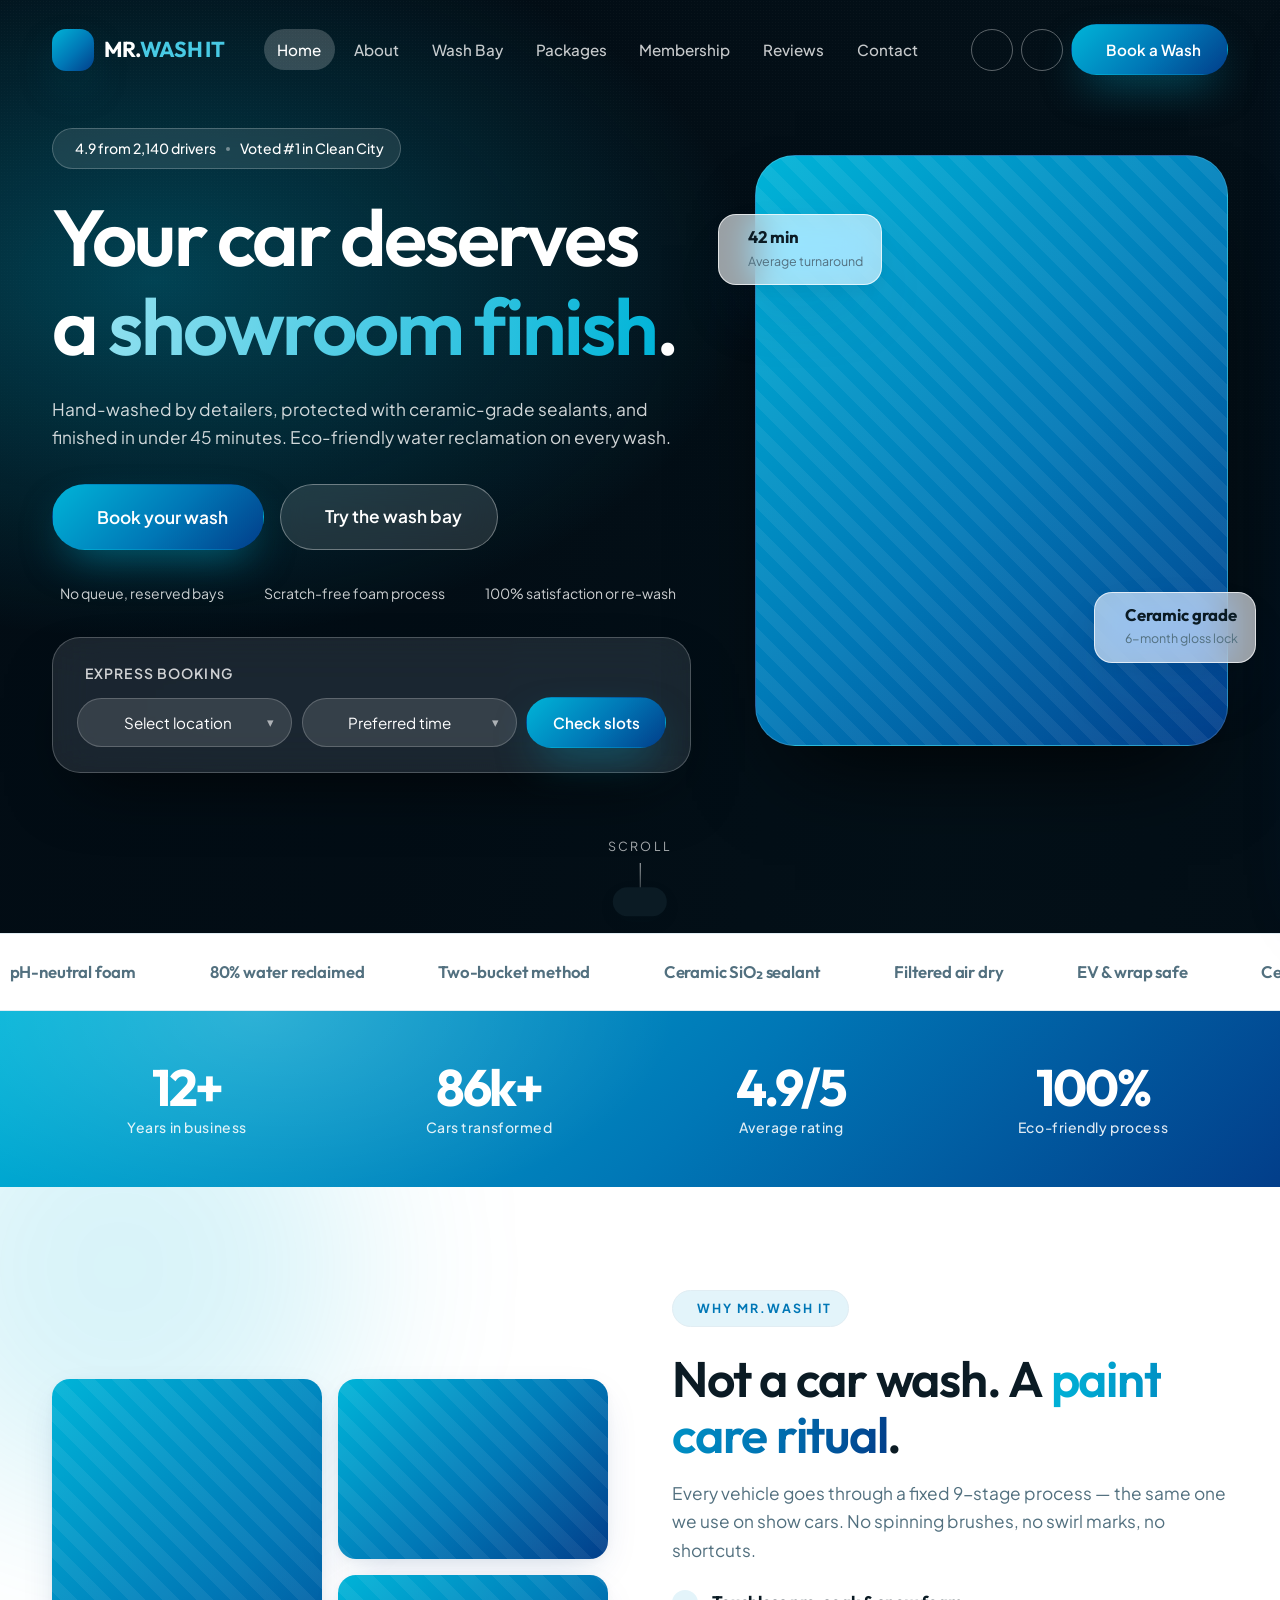
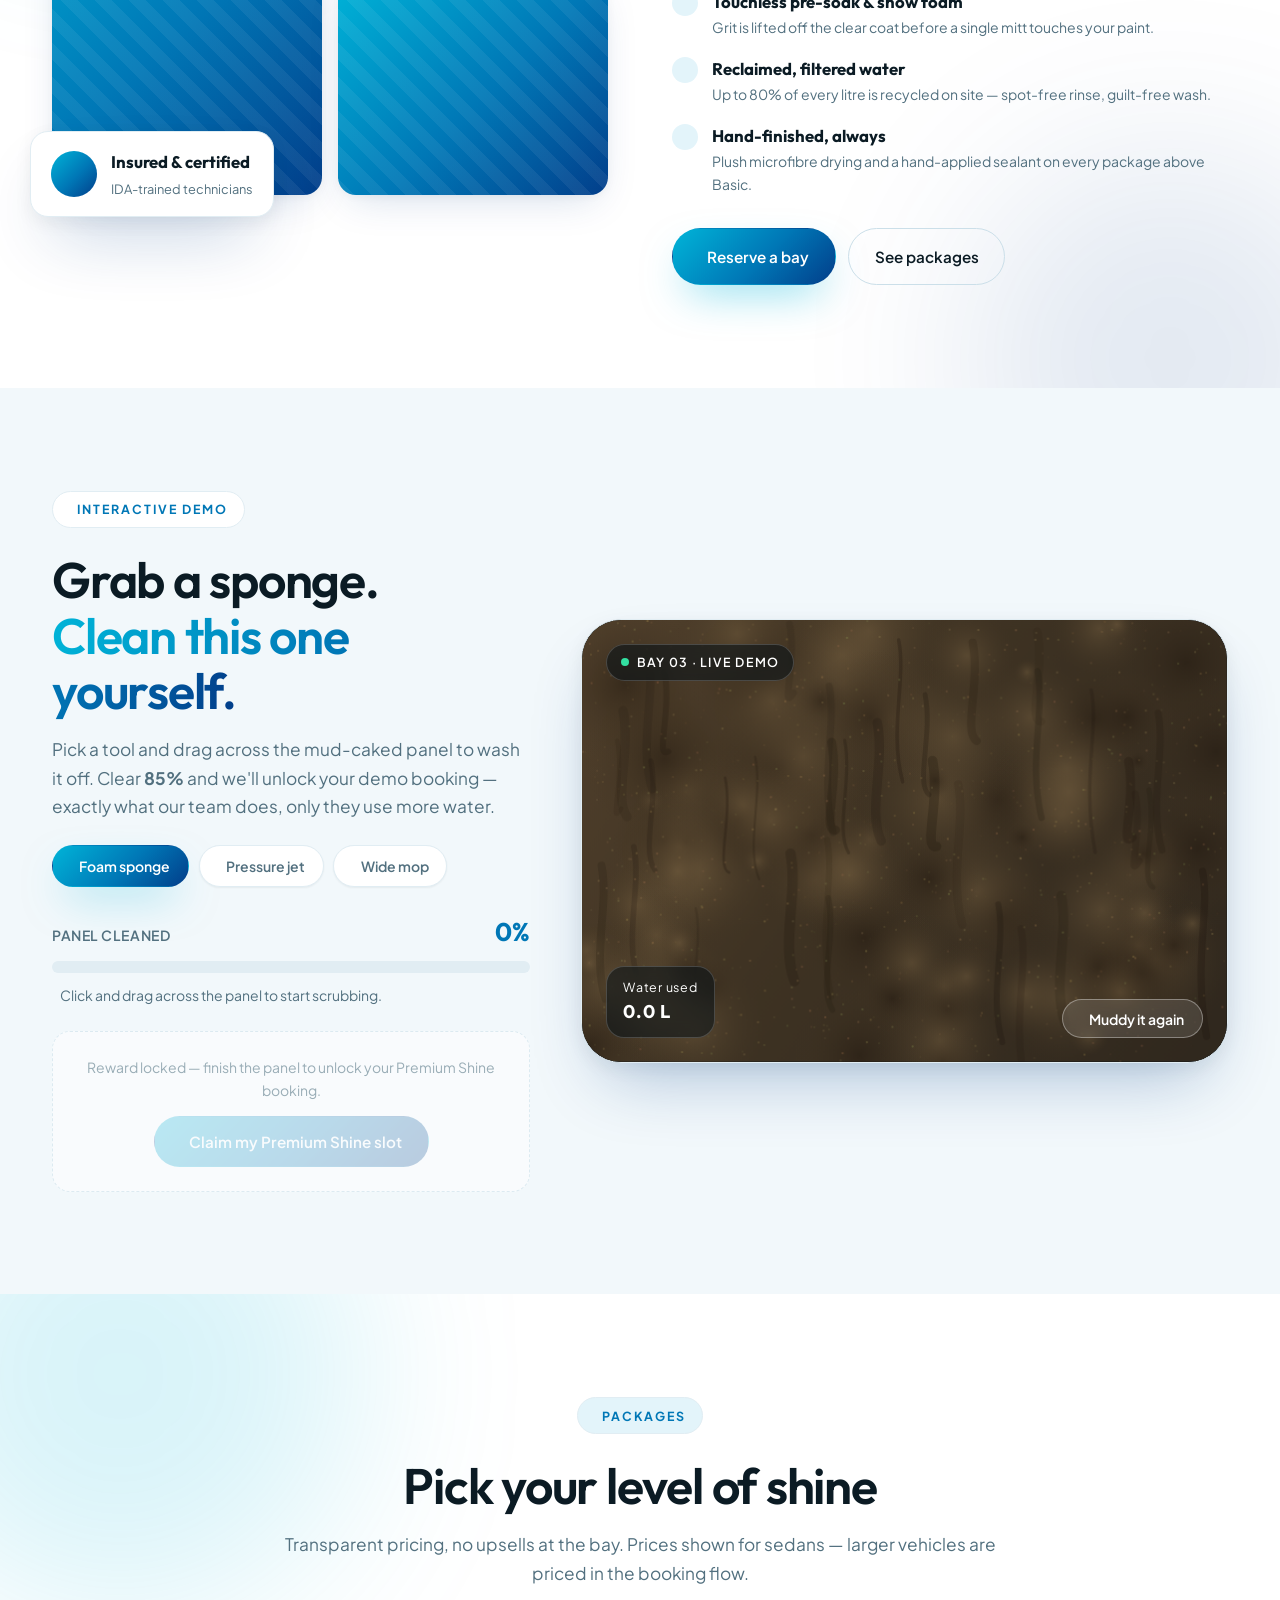
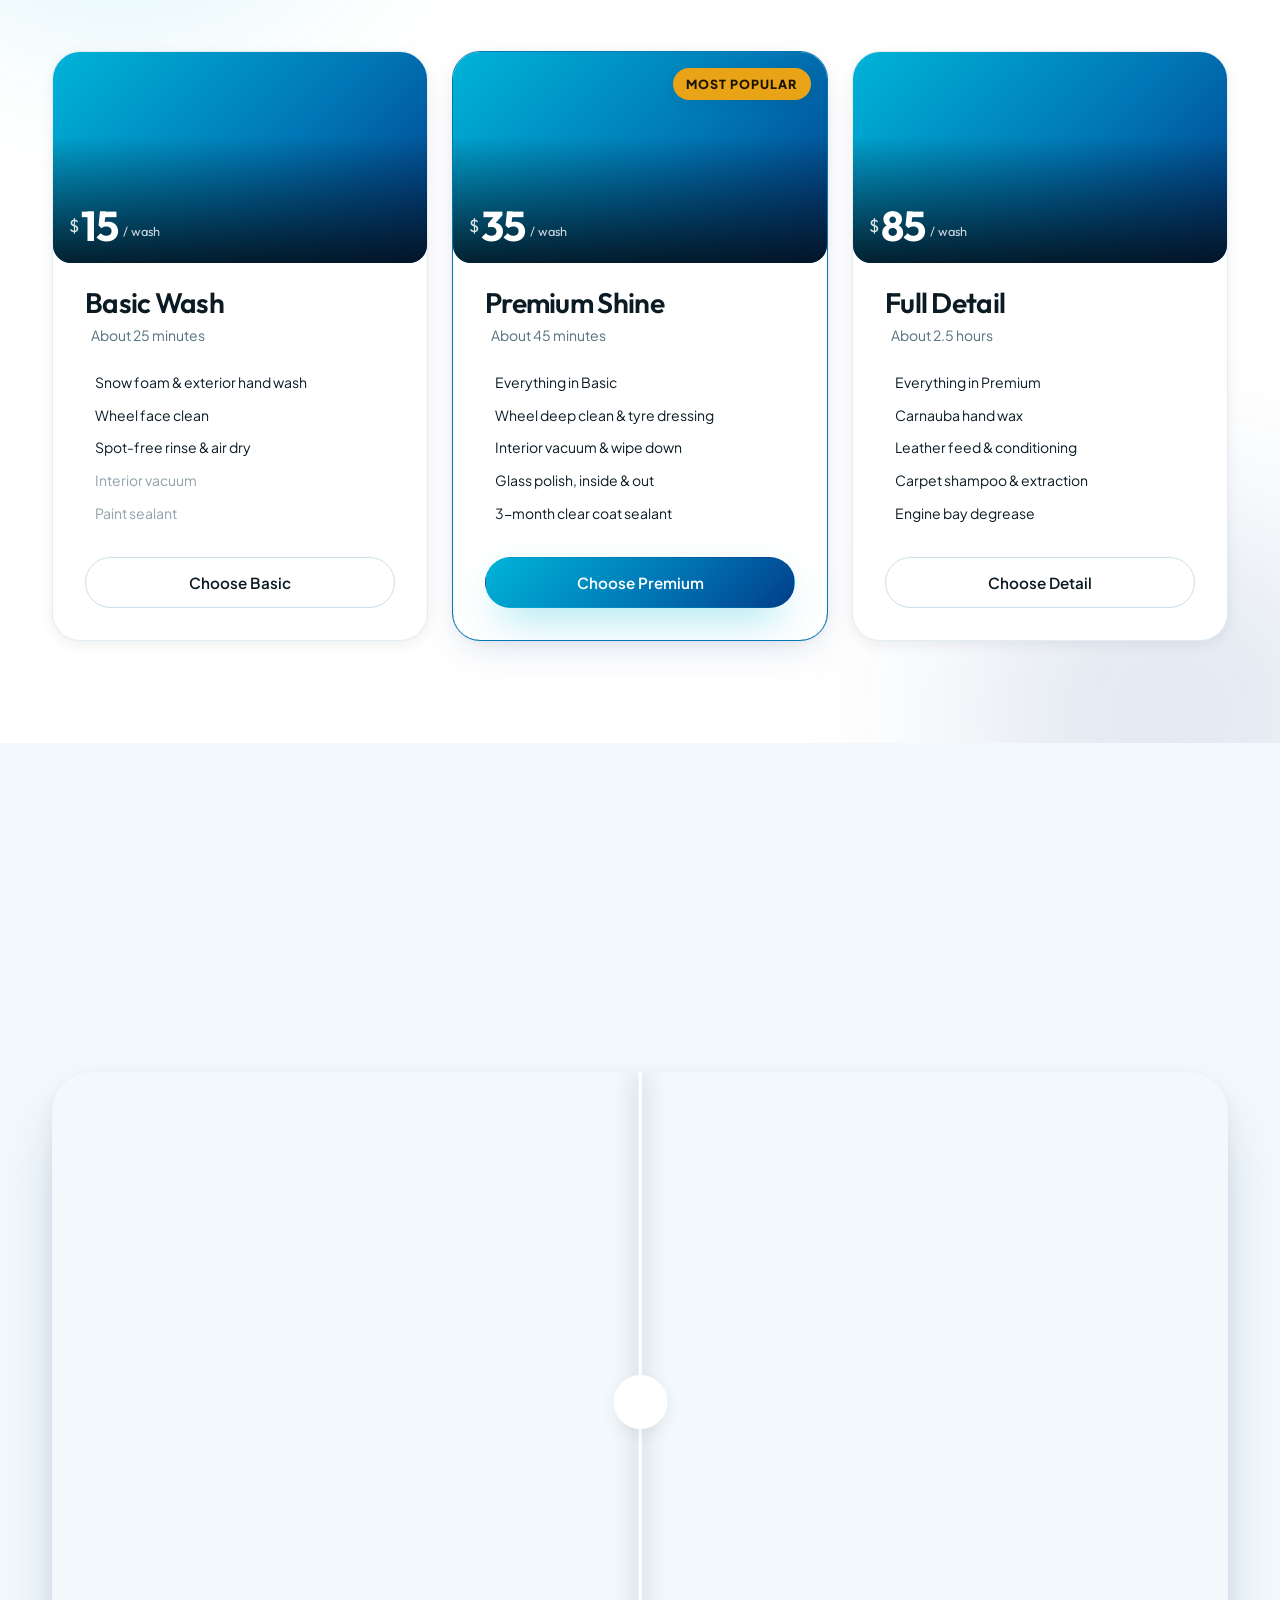
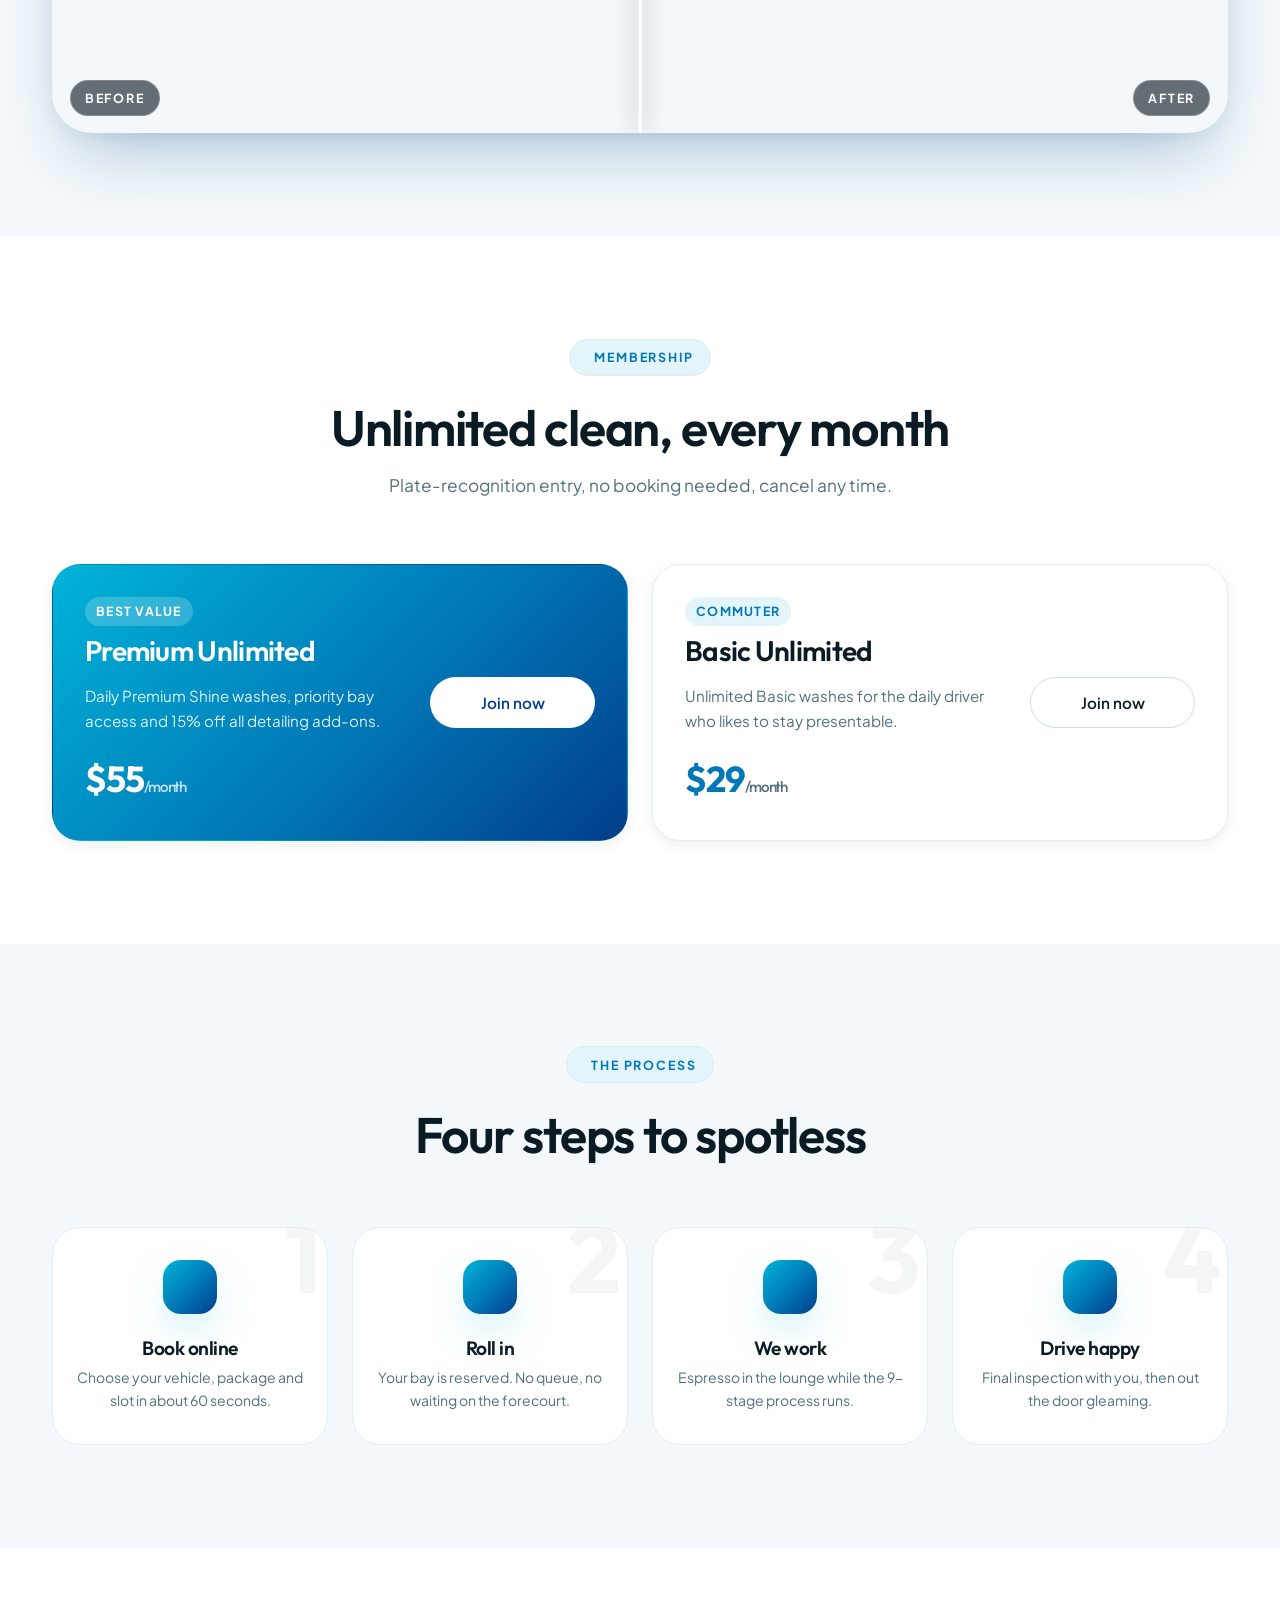
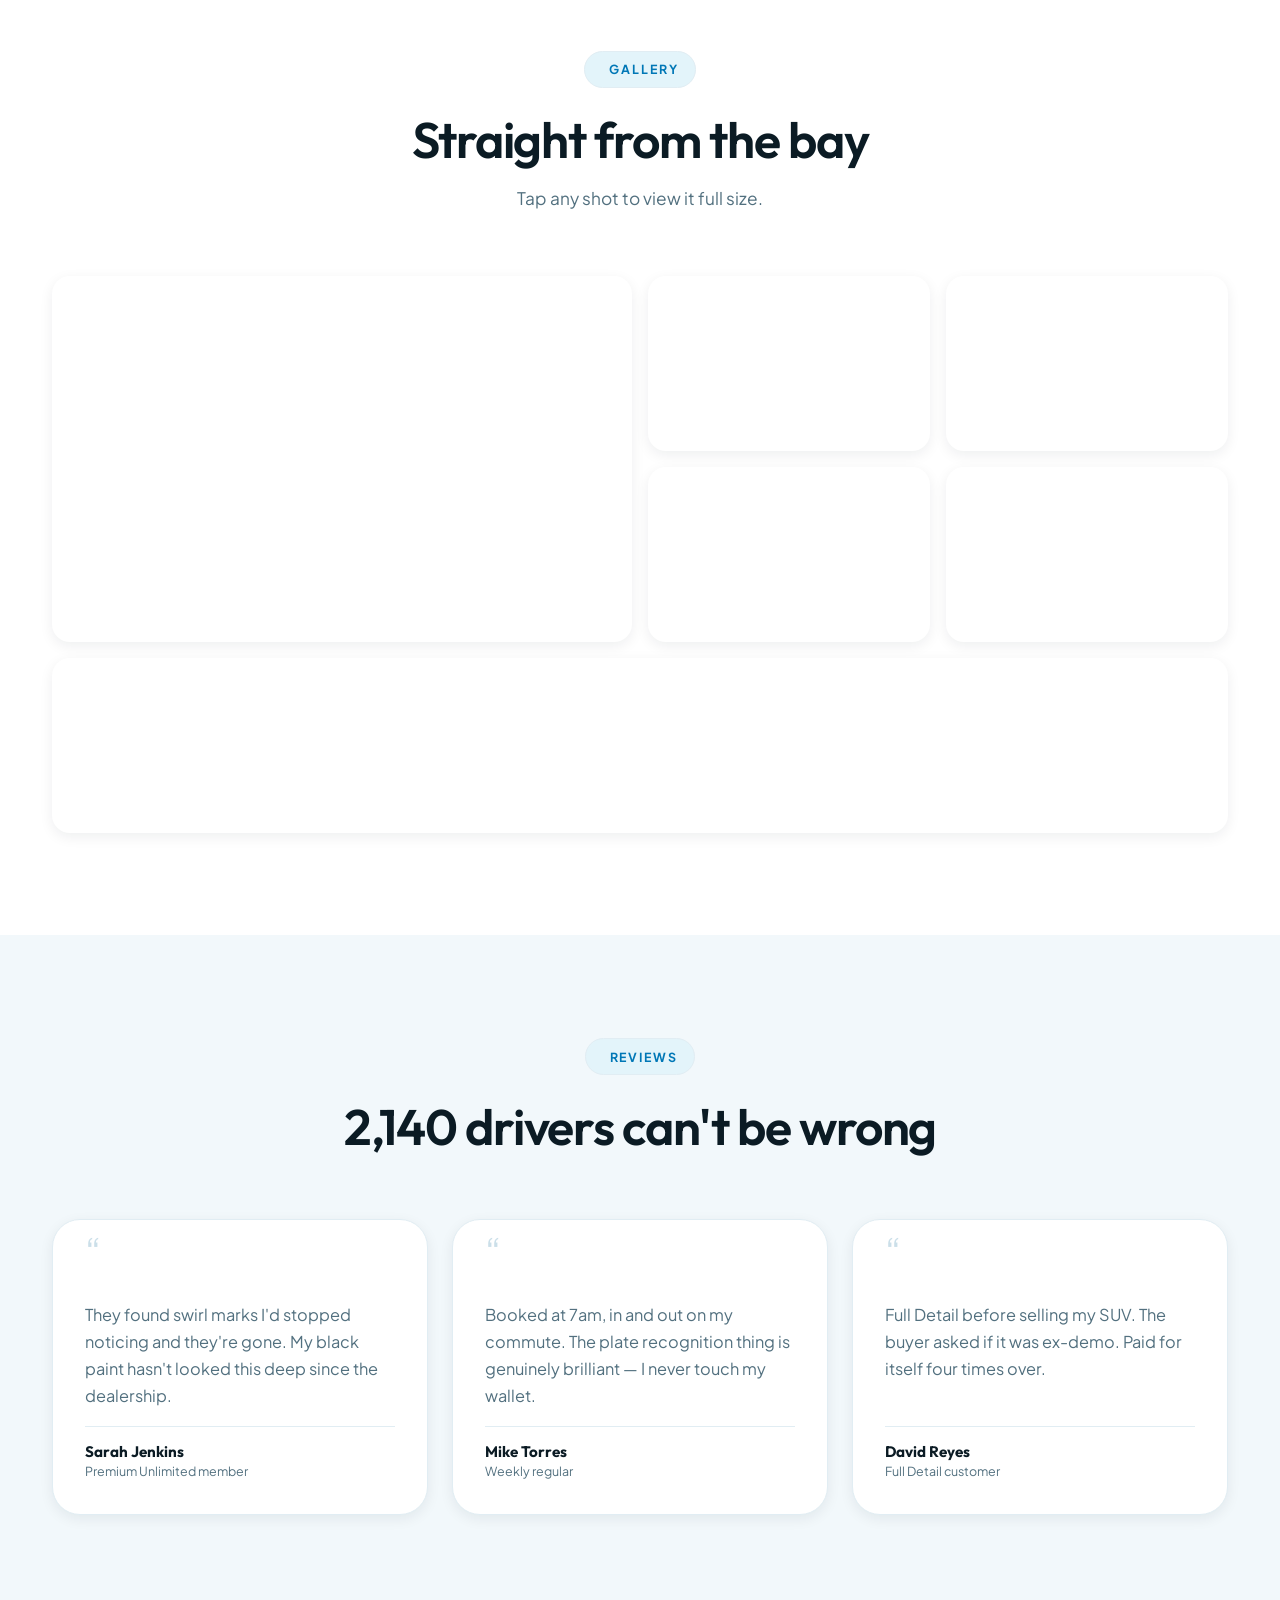
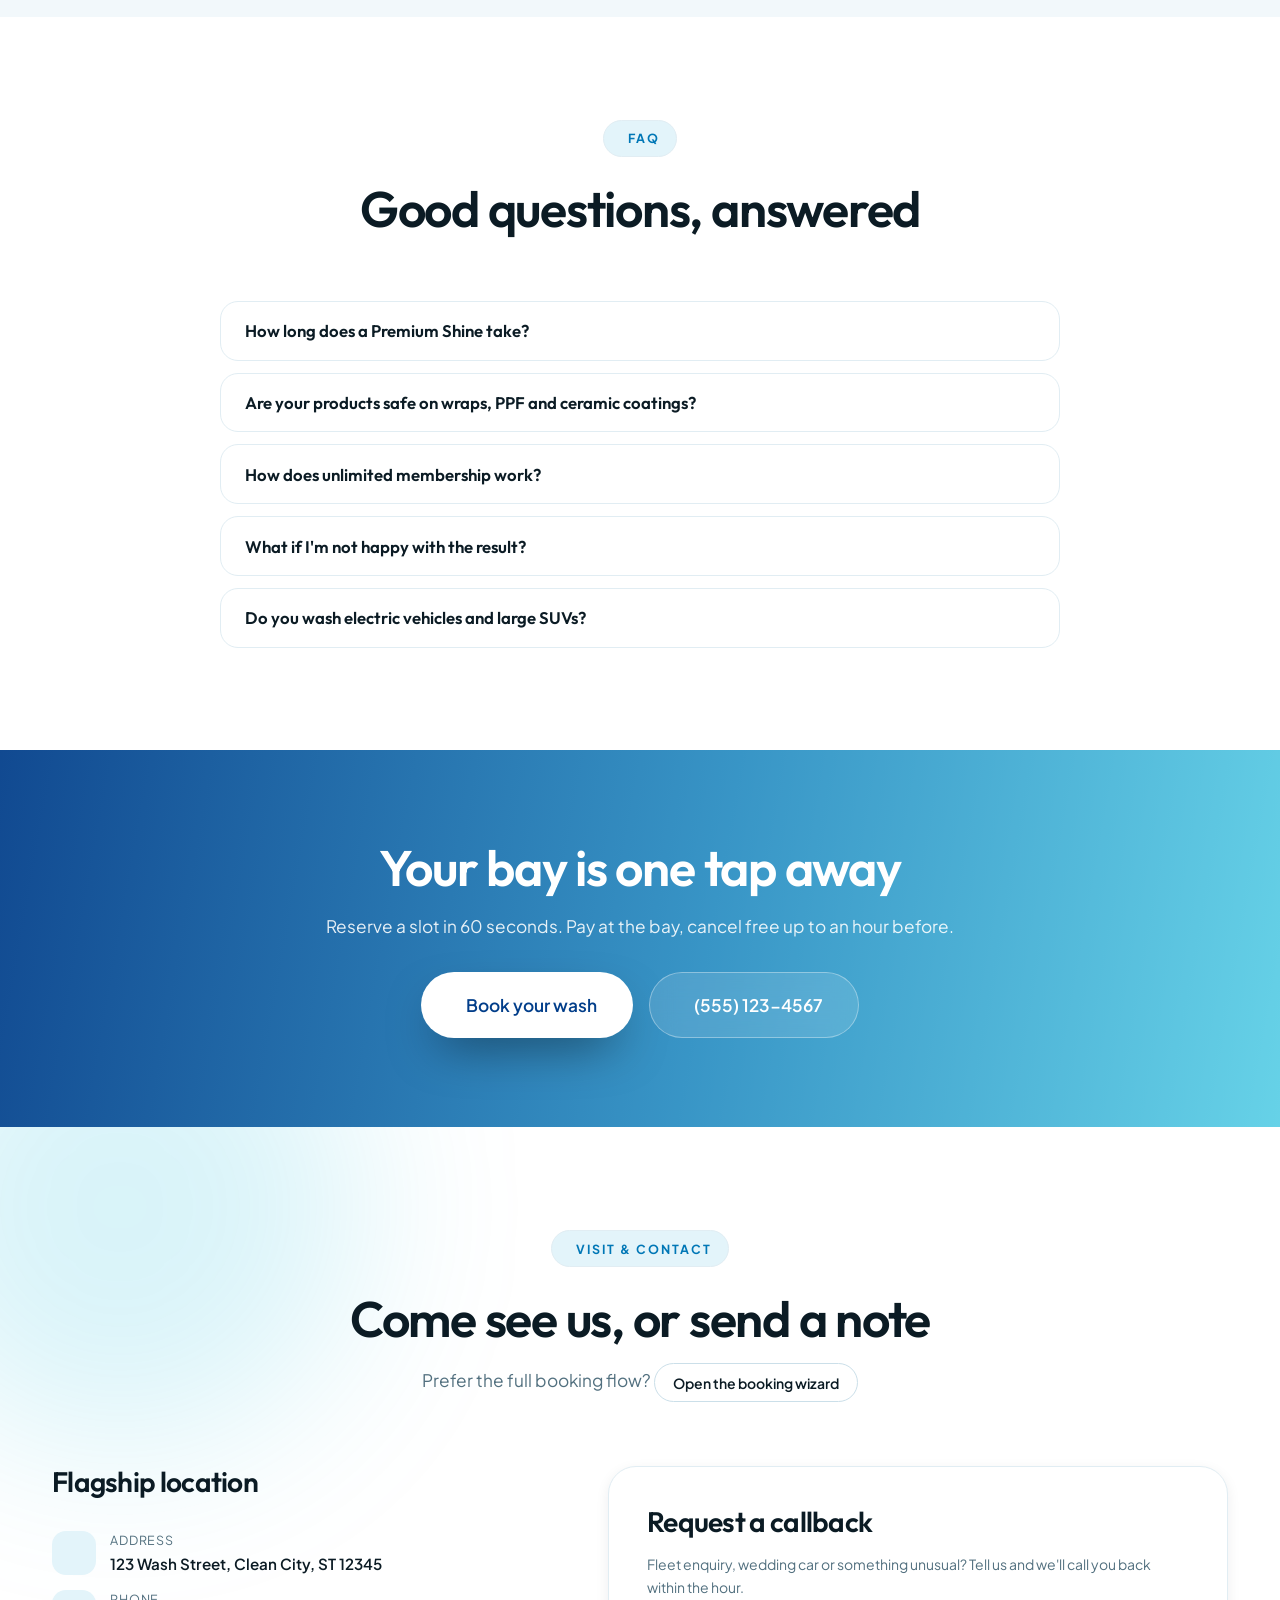
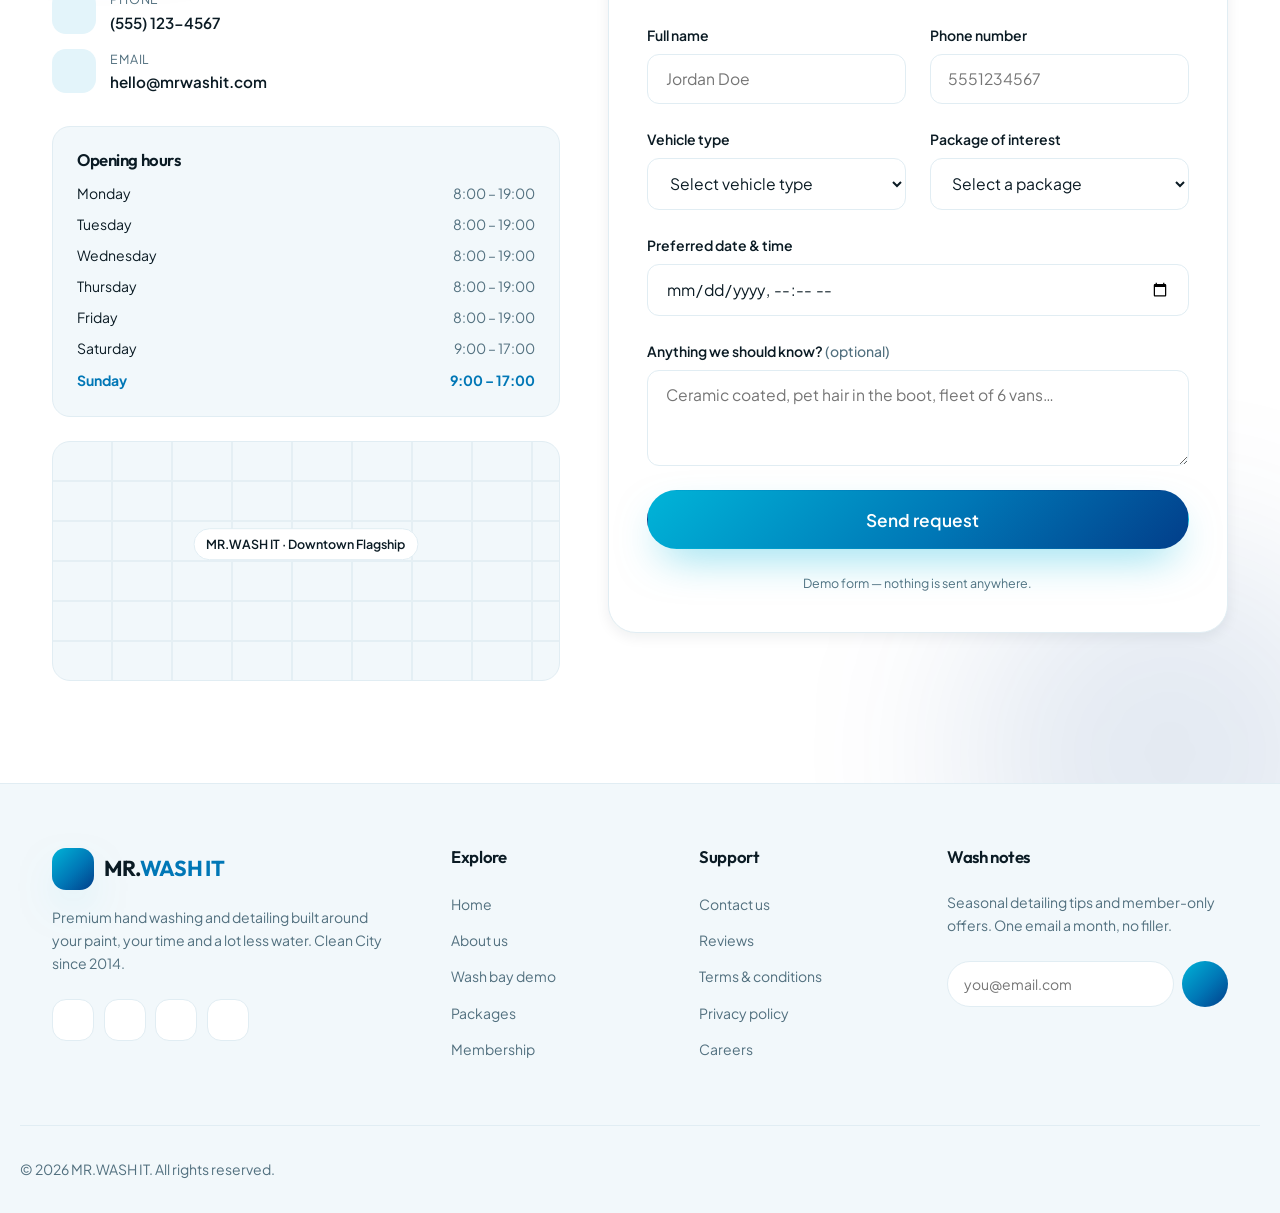
==== commit d3e91160: "first" ====
--- a/index.html
+++ b/index.html
@@ -132,7 +132,8 @@
                                 class="ph-fill ph-star"></i><i class="ph-fill ph-star"></i><i
                                 class="ph-fill ph-star"></i>
                         </span>
-                        4.9 from 2,140 drivers <span class="dot"></span> Voted #1 in Clean City
+                        <span>4.9 from 2,140 drivers</span> <span class="dot"></span> <span class="hero-badge-alt">Voted
+                            #1 in Clean City</span>
                     </div>
 
                     <h1 class="hero-title" data-reveal style="--reveal-delay:80ms">
--- a/assets/css/style.css
+++ b/assets/css/style.css
@@ -337,7 +337,7 @@
 .logo {
     display: inline-flex; align-items: center; gap: .6rem;
     font-family: var(--font-heading); font-size: 1.35rem; font-weight: 700;
-    color: var(--clr-text); letter-spacing: -.03em;
+    color: var(--clr-text); letter-spacing: -.03em; white-space: nowrap;
 }
 .logo-mark {
     width: 42px; height: 42px; border-radius: 14px;
@@ -357,6 +357,7 @@
 .nav-link {
     font-weight: 500; font-size: .95rem; color: var(--clr-text-muted);
     padding: .5rem .85rem; border-radius: var(--radius-pill); position: relative;
+    white-space: nowrap;
 }
 .nav-link:hover { color: var(--clr-text); background: var(--clr-bg-light); }
 .nav-link.active { color: var(--clr-primary); background: var(--clr-secondary); }
@@ -372,6 +373,17 @@
 }
 .icon-btn:hover { background: var(--clr-secondary); color: var(--clr-primary); border-color: var(--clr-border-strong); transform: translateY(-2px); }
 .hamburger { display: none; }
+
+/* Until it picks up .scrolled the navbar is transparent over the dark hero photo,
+   so its contents need light-on-dark colours in *both* themes — the token colours
+   are tuned for the page surface and vanish against the image. */
+.navbar:not(.scrolled) .logo { color: #fff; }
+.navbar:not(.scrolled) .logo span b { color: var(--clr-aqua); }
+.navbar:not(.scrolled) .nav-link { color: rgba(255, 255, 255, .78); }
+.navbar:not(.scrolled) .nav-link:hover { color: #fff; background: rgba(255, 255, 255, .14); }
+.navbar:not(.scrolled) .nav-link.active { color: #fff; background: rgba(255, 255, 255, .2); }
+.navbar:not(.scrolled) .icon-btn { color: #fff; border-color: rgba(255, 255, 255, .35); }
+.navbar:not(.scrolled) .icon-btn:hover { color: #fff; background: rgba(255, 255, 255, .2); border-color: rgba(255, 255, 255, .55); }
 
 /* Drawer */
 .drawer-overlay {
@@ -435,7 +447,8 @@
     font-size: var(--fs-sm); font-weight: 500; margin-bottom: var(--space-3);
 }
 .hero-badge .stars-mini { color: var(--clr-gold); display: inline-flex; gap: 1px; font-size: .9rem; }
-.hero-badge .dot { width: 4px; height: 4px; border-radius: 50%; background: rgba(255, 255, 255, .4); }
+.hero-badge .dot { width: 4px; height: 4px; border-radius: 50%; background: rgba(255, 255, 255, .4); flex: none; }
+.hero-badge > span { white-space: nowrap; }
 
 .hero-title { color: #fff; font-size: var(--fs-display); font-weight: 600; margin-bottom: var(--space-3); letter-spacing: -.035em; }
 .hero-title em {
@@ -565,7 +578,7 @@
    6. WASH BAY — interactive scrub-to-clean
    -------------------------------------------------------------------------- */
 .washbay-section { background: var(--clr-bg-light); overflow: hidden; }
-.washbay-grid { display: grid; grid-template-columns: .85fr 1.15fr; gap: clamp(2rem, 4vw, 4rem); align-items: center; }
+.washbay-grid { display: grid; grid-template-columns: minmax(0, .85fr) minmax(0, 1.15fr); gap: clamp(2rem, 4vw, 4rem); align-items: center; }
 
 .washbay-copy .eyebrow { background: var(--clr-surface); }
 
@@ -622,6 +635,7 @@
     /* pan-y keeps vertical page scrolling working when the bay fills a phone screen —
        horizontal drags still reach the canvas as pointer events. */
     touch-action: pan-y;
+    width: 100%; max-width: 100%;
 }
 .bay.finished { cursor: default; }
 .bay-reset, .bay-done .btn { cursor: pointer; }
@@ -734,7 +748,10 @@
 /* Packages */
 .pricing-card { padding: 0; overflow: hidden; display: flex; flex-direction: column; }
 .pricing-media { position: relative; aspect-ratio: 16 / 9; }
-.pricing-media::after { content: ''; position: absolute; inset: 0; background: linear-gradient(to top, rgba(3, 14, 22, .85), transparent 60%); }
+/* z-index must be restated: this shares the ::after box with .media::after, which
+   parks the fallback pattern at -1 — behind the photo, where a scrim does nothing.
+   1 puts it over the image and still under .price-tag (2). */
+.pricing-media::after { content: ''; position: absolute; inset: 0; z-index: 1; background: linear-gradient(to top, rgba(3, 14, 22, .85), transparent 60%); }
 .pricing-media .price-tag {
     position: absolute; z-index: 2; bottom: 1rem; left: 1rem; color: #fff;
     font-family: var(--font-heading); display: flex; align-items: flex-start; gap: .15rem;
@@ -1076,7 +1093,7 @@
     background: var(--clr-surface);
 }
 .modal-foot .spacer { flex: 1; }
-.demo-flag { font-size: var(--fs-xs); color: var(--clr-text-muted); display: flex; align-items: center; gap: .4rem; }
+.demo-flag { font-size: var(--fs-xs); color: var(--clr-text-muted); display: flex; align-items: center; gap: .4rem; white-space: nowrap; }
 
 /* Confirmation */
 .confirm { text-align: center; padding: var(--space-4) var(--space-2); }
@@ -1146,20 +1163,49 @@
 /* --------------------------------------------------------------------------
    8. RESPONSIVE
    -------------------------------------------------------------------------- */
+/* The full desktop row — logo + 7 links + 2 toggles + CTA — needs ~1222px, i.e.
+   the container at its 1240px max-width. Any narrower and the CTA slides past the
+   container edge (clipped by html's overflow-x), so hand over to the drawer. */
+@media (max-width: 1239px) {
+    .nav-links, .d-none-mobile, #theme-toggle-desktop, #rtl-toggle-desktop { display: none; }
+    .hamburger { display: grid; }
+}
+
+/* Wherever the cue is still shown it occupies the bottom ~100px of the hero, so
+   the section needs enough bottom padding to keep the widget clear of it. */
+@media (min-width: 1101px) {
+    .hero { padding-bottom: 10rem; }
+}
+
 @media (max-width: 1100px) {
     .hero-container { grid-template-columns: 1fr; }
     .hero-visual { display: none; }
-    .modal-body { grid-template-columns: 1fr; }
+    /* Once the hero stacks, the widget runs to the bottom of the section and the
+       cue lands on top of it — and it points at content already below the fold. */
+    .scroll-cue { display: none; }
+
+    /* Stacked, the two panes would split the body's fixed height into a pair of
+       ~240px keyholes, each scrolling independently. Hand scrolling to the body
+       and let the rows size to their content instead. */
+    .modal-body { grid-template-columns: 1fr; grid-template-rows: auto auto; overflow-y: auto; }
+    .modal-main, .modal-aside { overflow: visible; }
     .modal-aside { border-left: none; border-top: 1px solid var(--clr-border); }
-    .washbay-grid { grid-template-columns: 1fr; }
+    .washbay-grid { grid-template-columns: minmax(0, 1fr); }
     .footer-grid { grid-template-columns: 1fr 1fr; }
 }
 
 @media (max-width: 1024px) {
-    .nav-links, .d-none-mobile, #theme-toggle-desktop, #rtl-toggle-desktop { display: none; }
-    .hamburger { display: grid; }
     .contact-grid, .split { grid-template-columns: 1fr; }
     .gallery-grid { grid-template-columns: repeat(2, 1fr); }
+    /* Full-width collage: the negative offsets would hang the badge into the
+       container gutter, a couple of px off the viewport edge. */
+    .badge-float { left: 12px; bottom: -18px; }
+}
+
+/* Below ~560px both phrases no longer fit on one line and the pill breaks onto
+   two ragged lines; drop the secondary claim and keep the rating. */
+@media (max-width: 560px) {
+    .hero-badge .dot, .hero-badge .hero-badge-alt { display: none; }
 }
 
 @media (max-width: 768px) {
@@ -1177,6 +1223,20 @@
     .footer-bottom { justify-content: center; text-align: center; }
 }
 
+@media (max-width: 480px) {
+    .bay-foot {
+        flex-direction: column;
+        align-items: stretch;
+        gap: .5rem;
+    }
+    .bay-readout {
+        text-align: center;
+    }
+    .bay-reset {
+        width: 100%;
+    }
+}
+
 @media (max-width: 420px) {
     .container { padding: 0 var(--space-3); }
     .btn { width: 100%; }
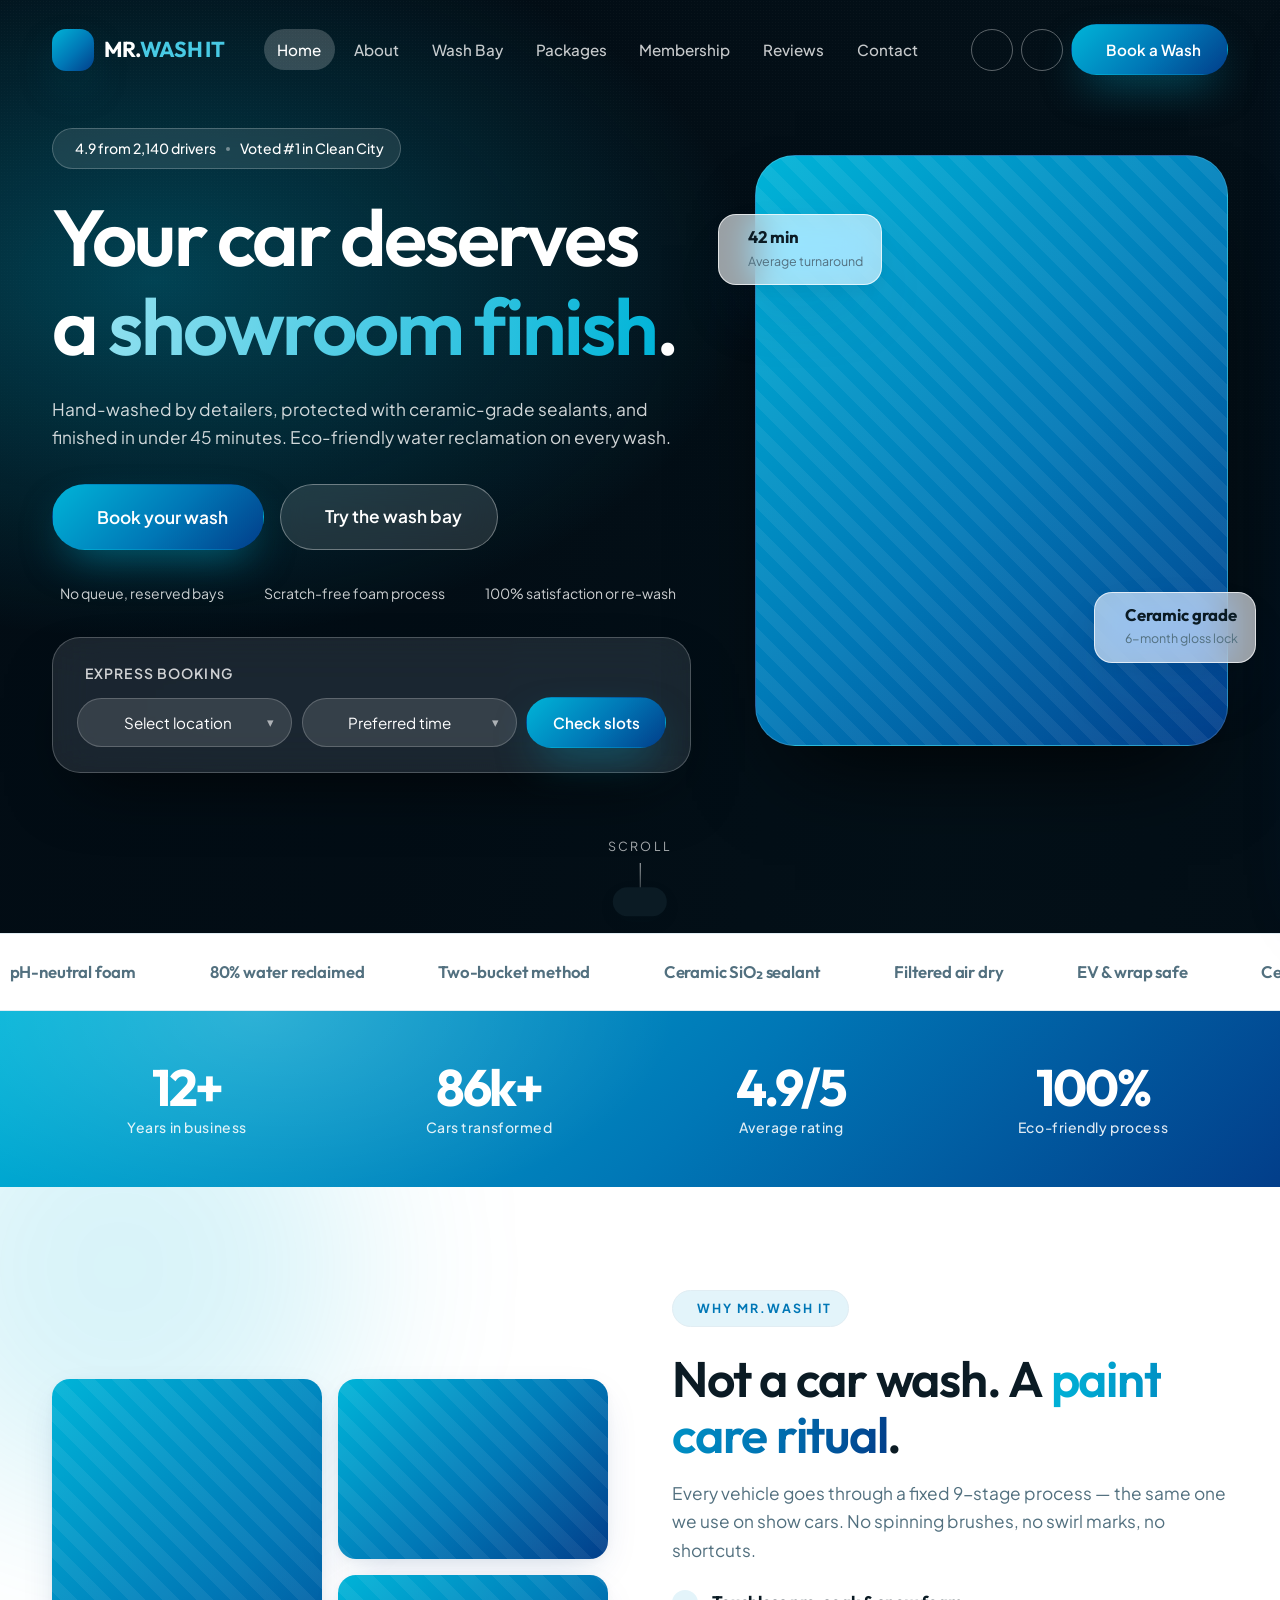
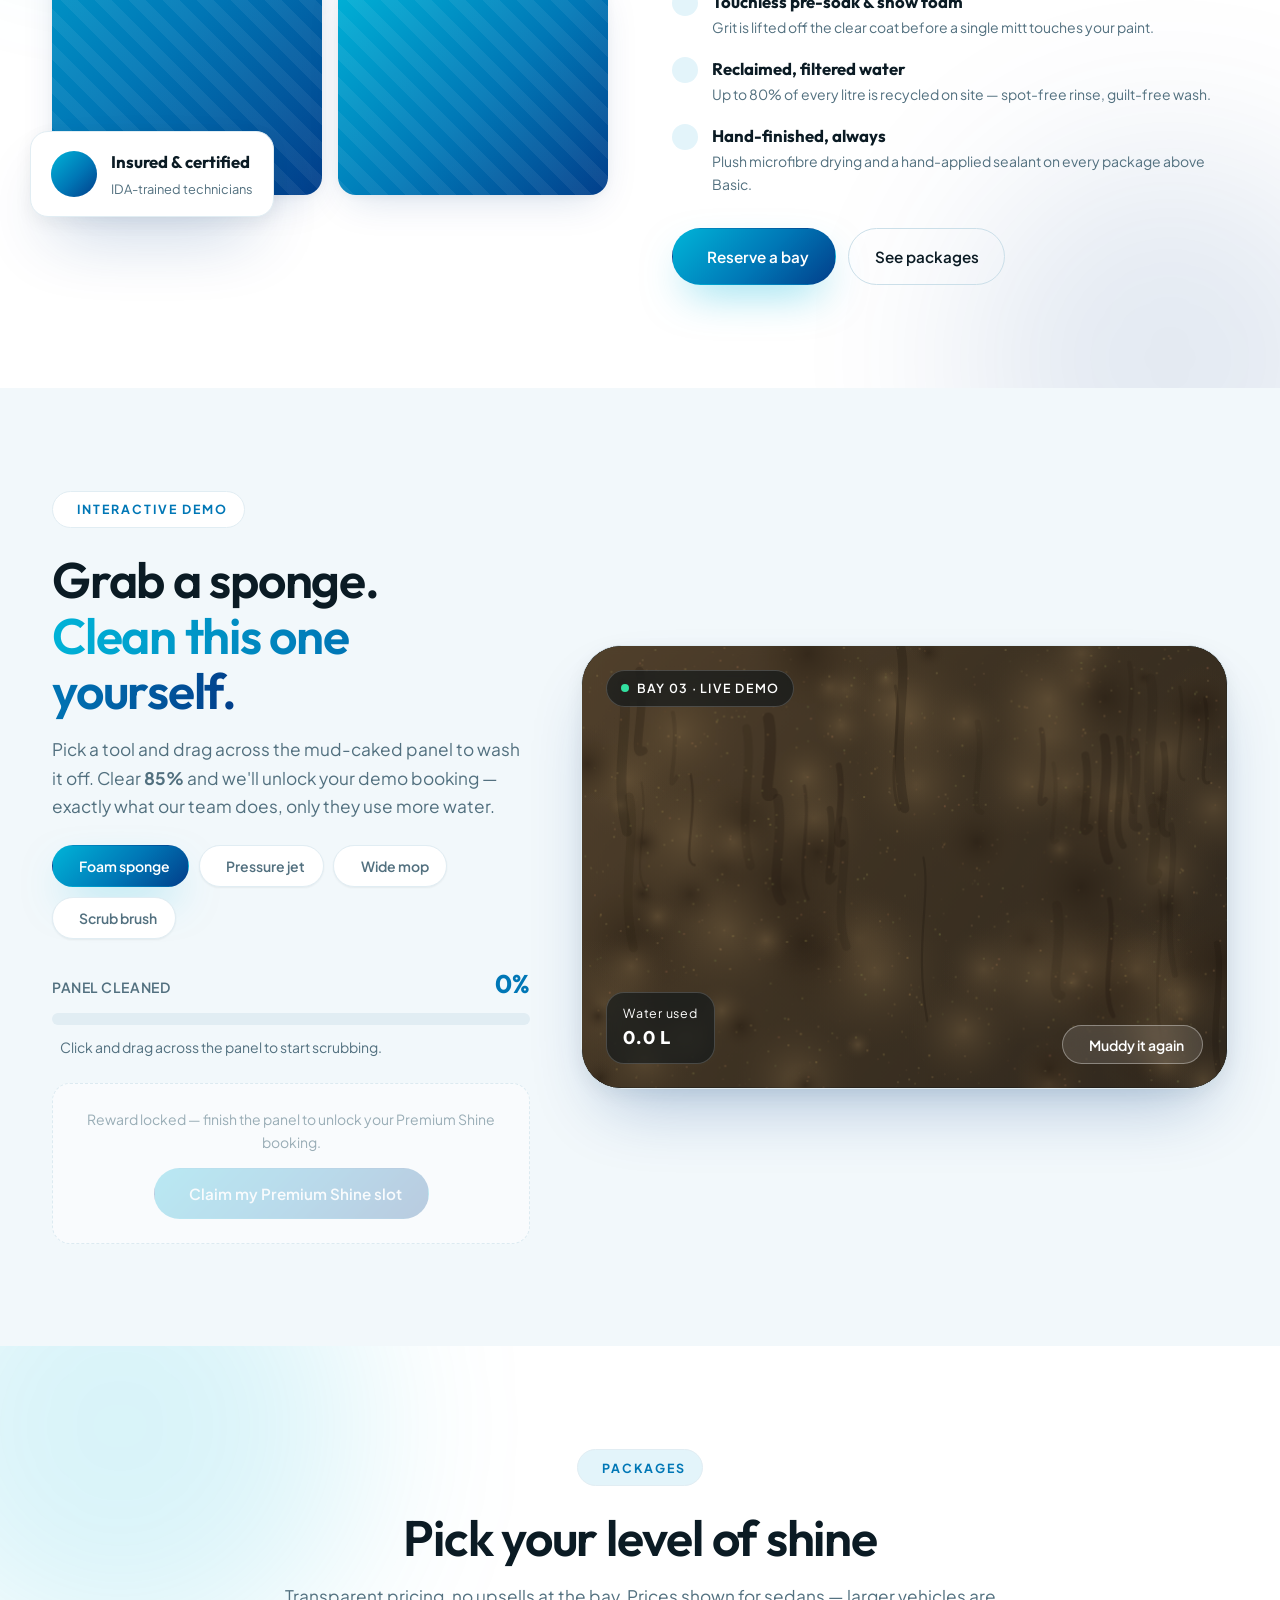
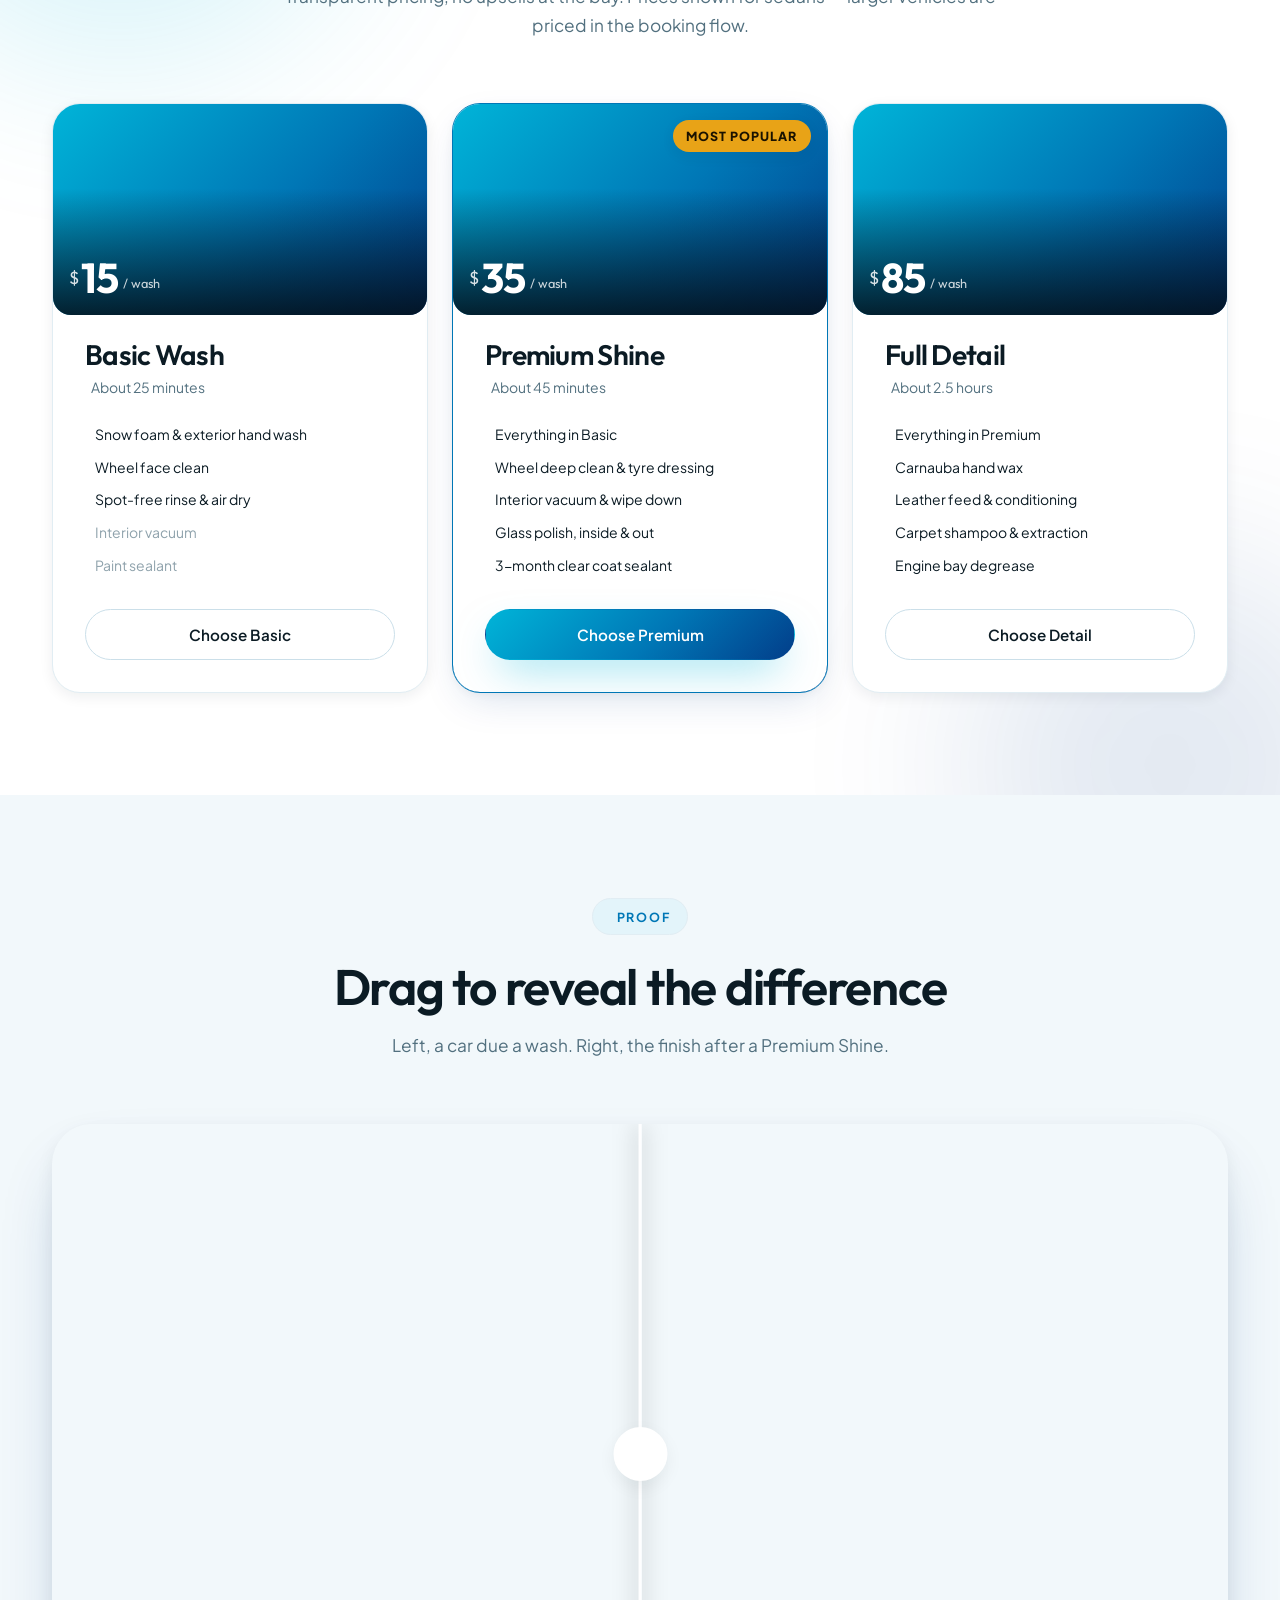
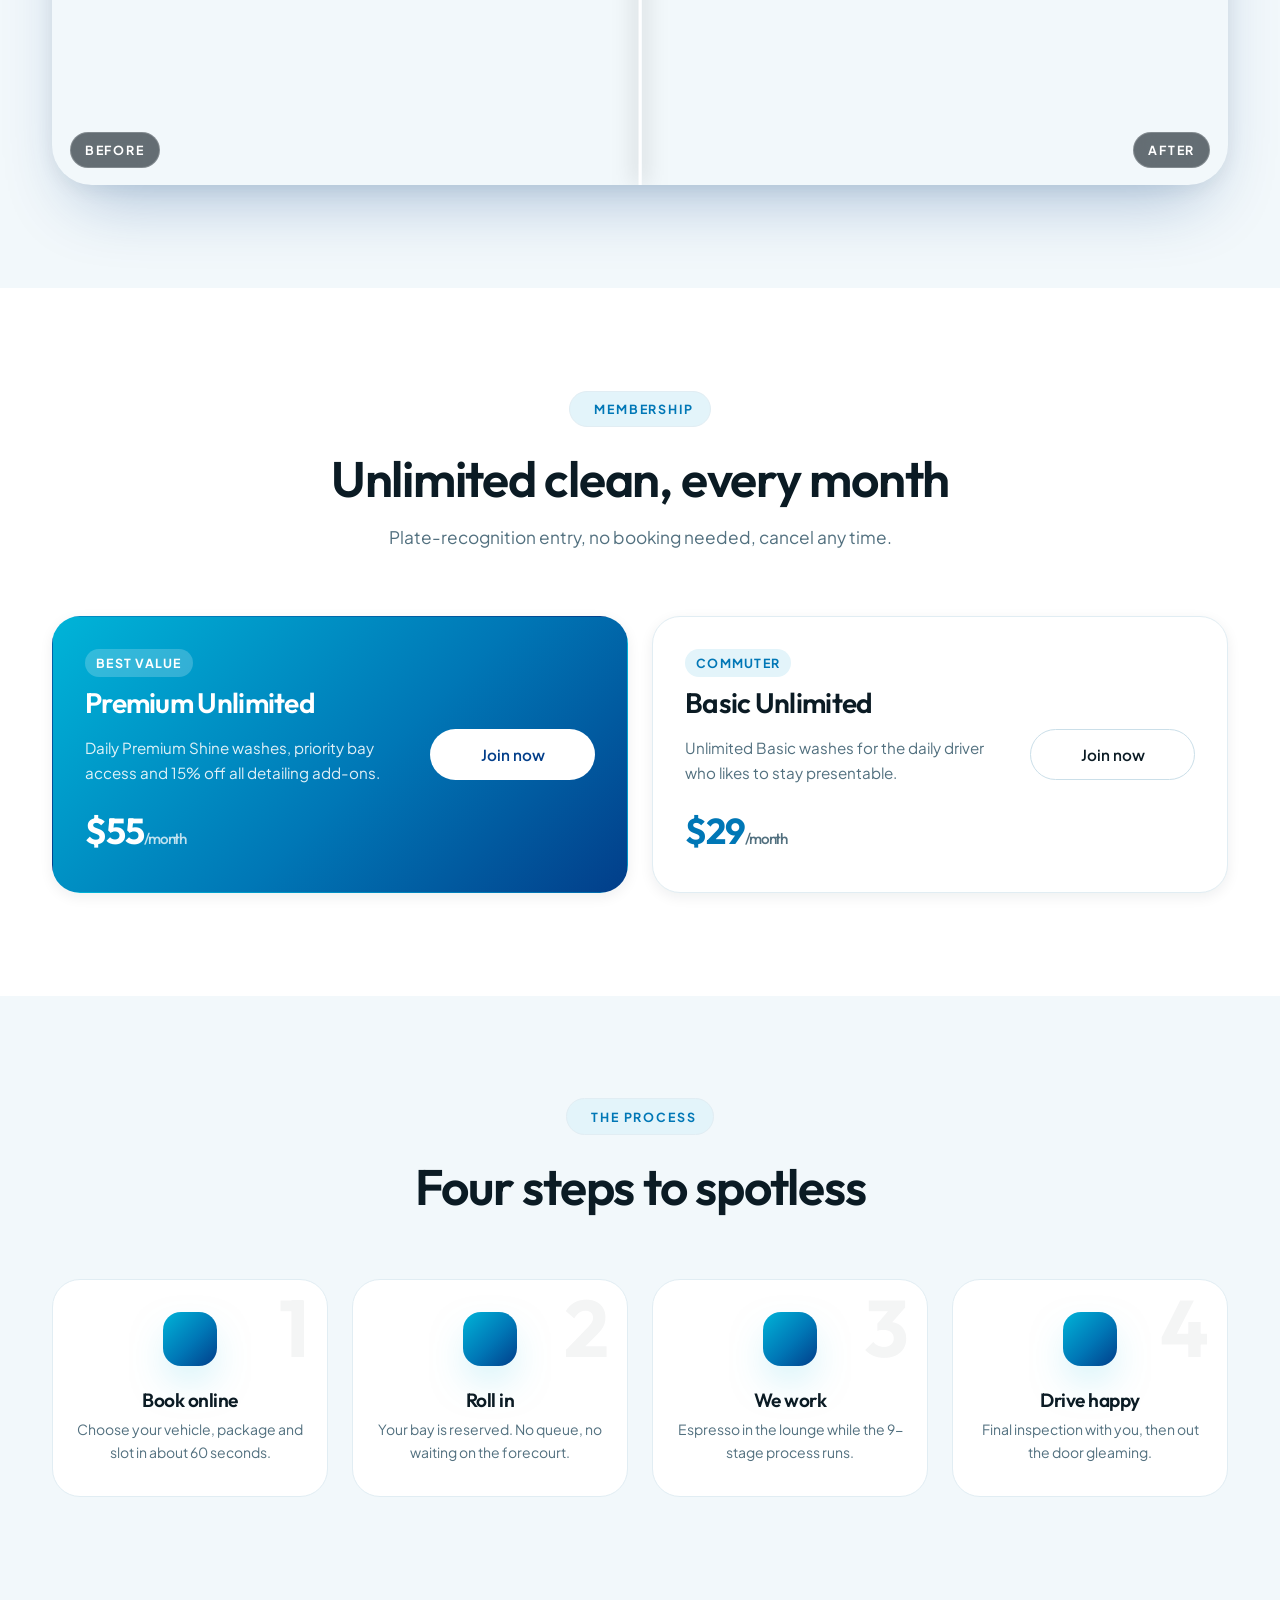
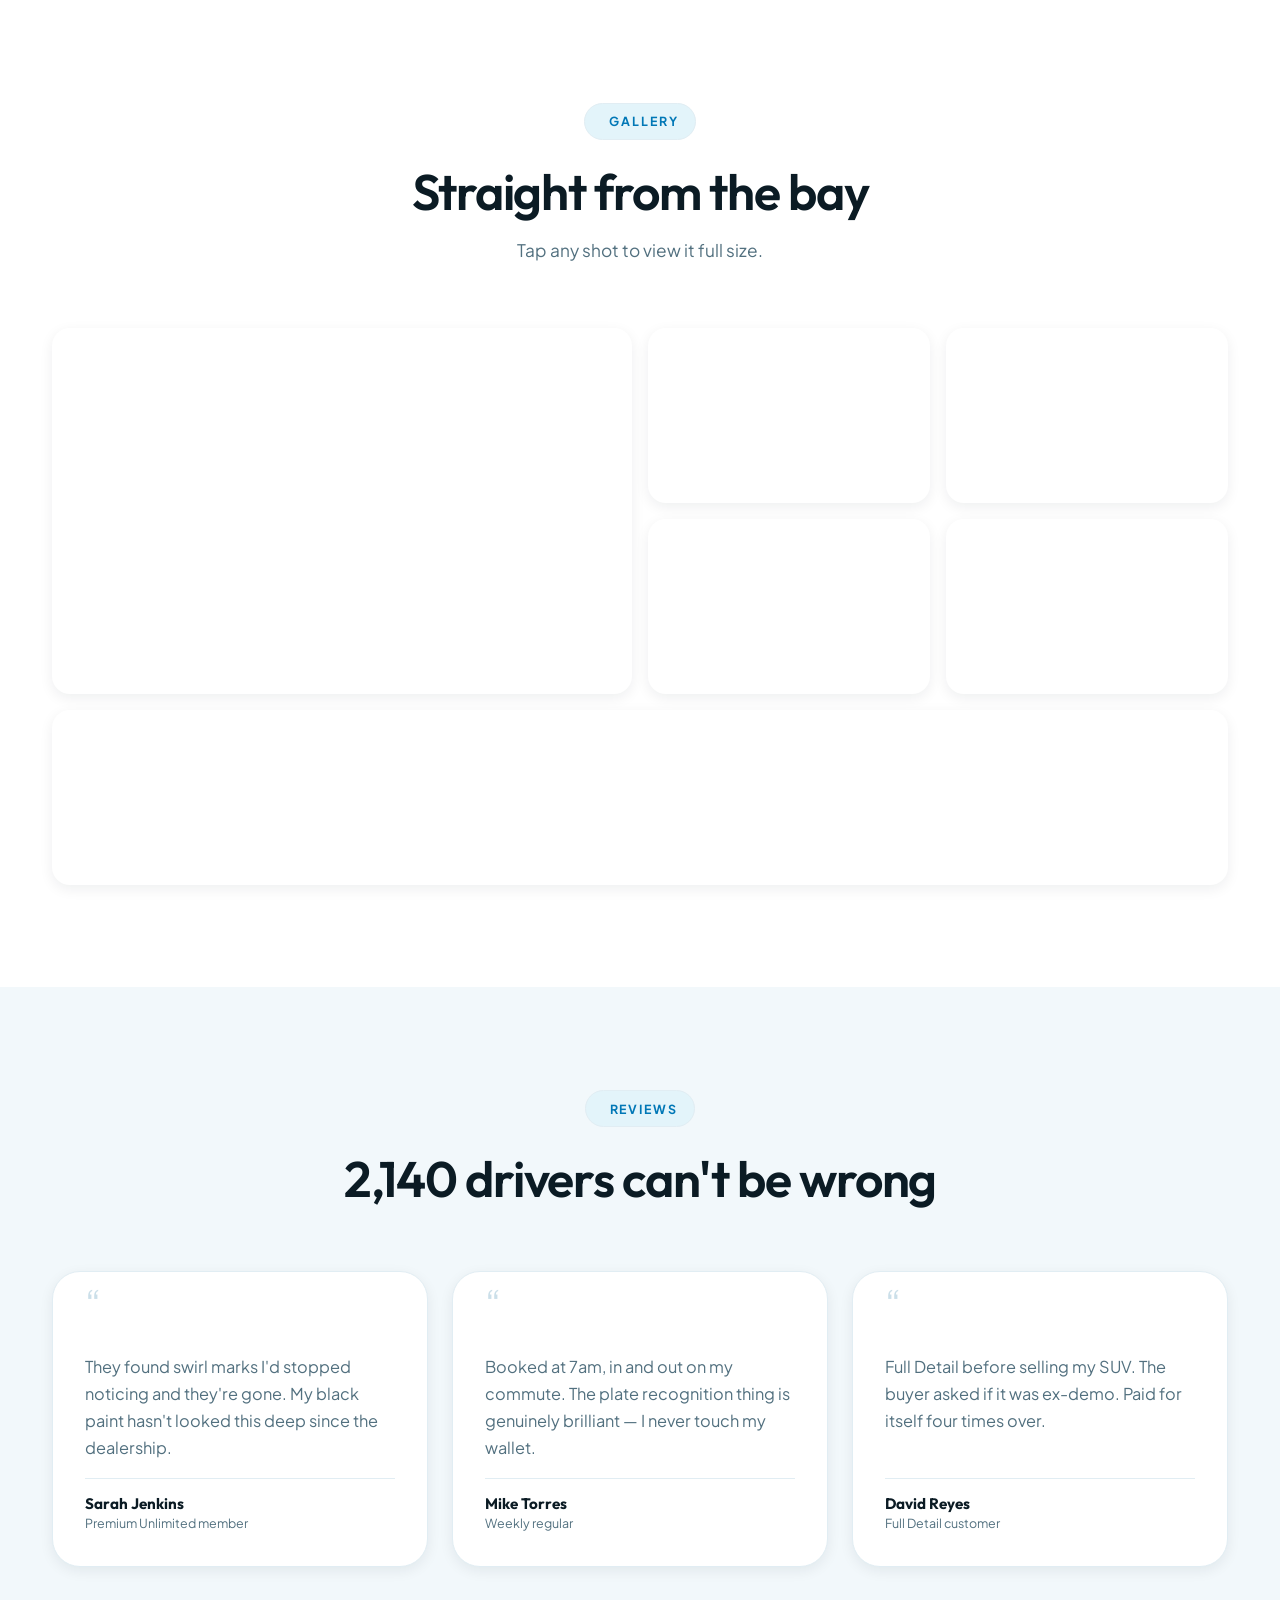
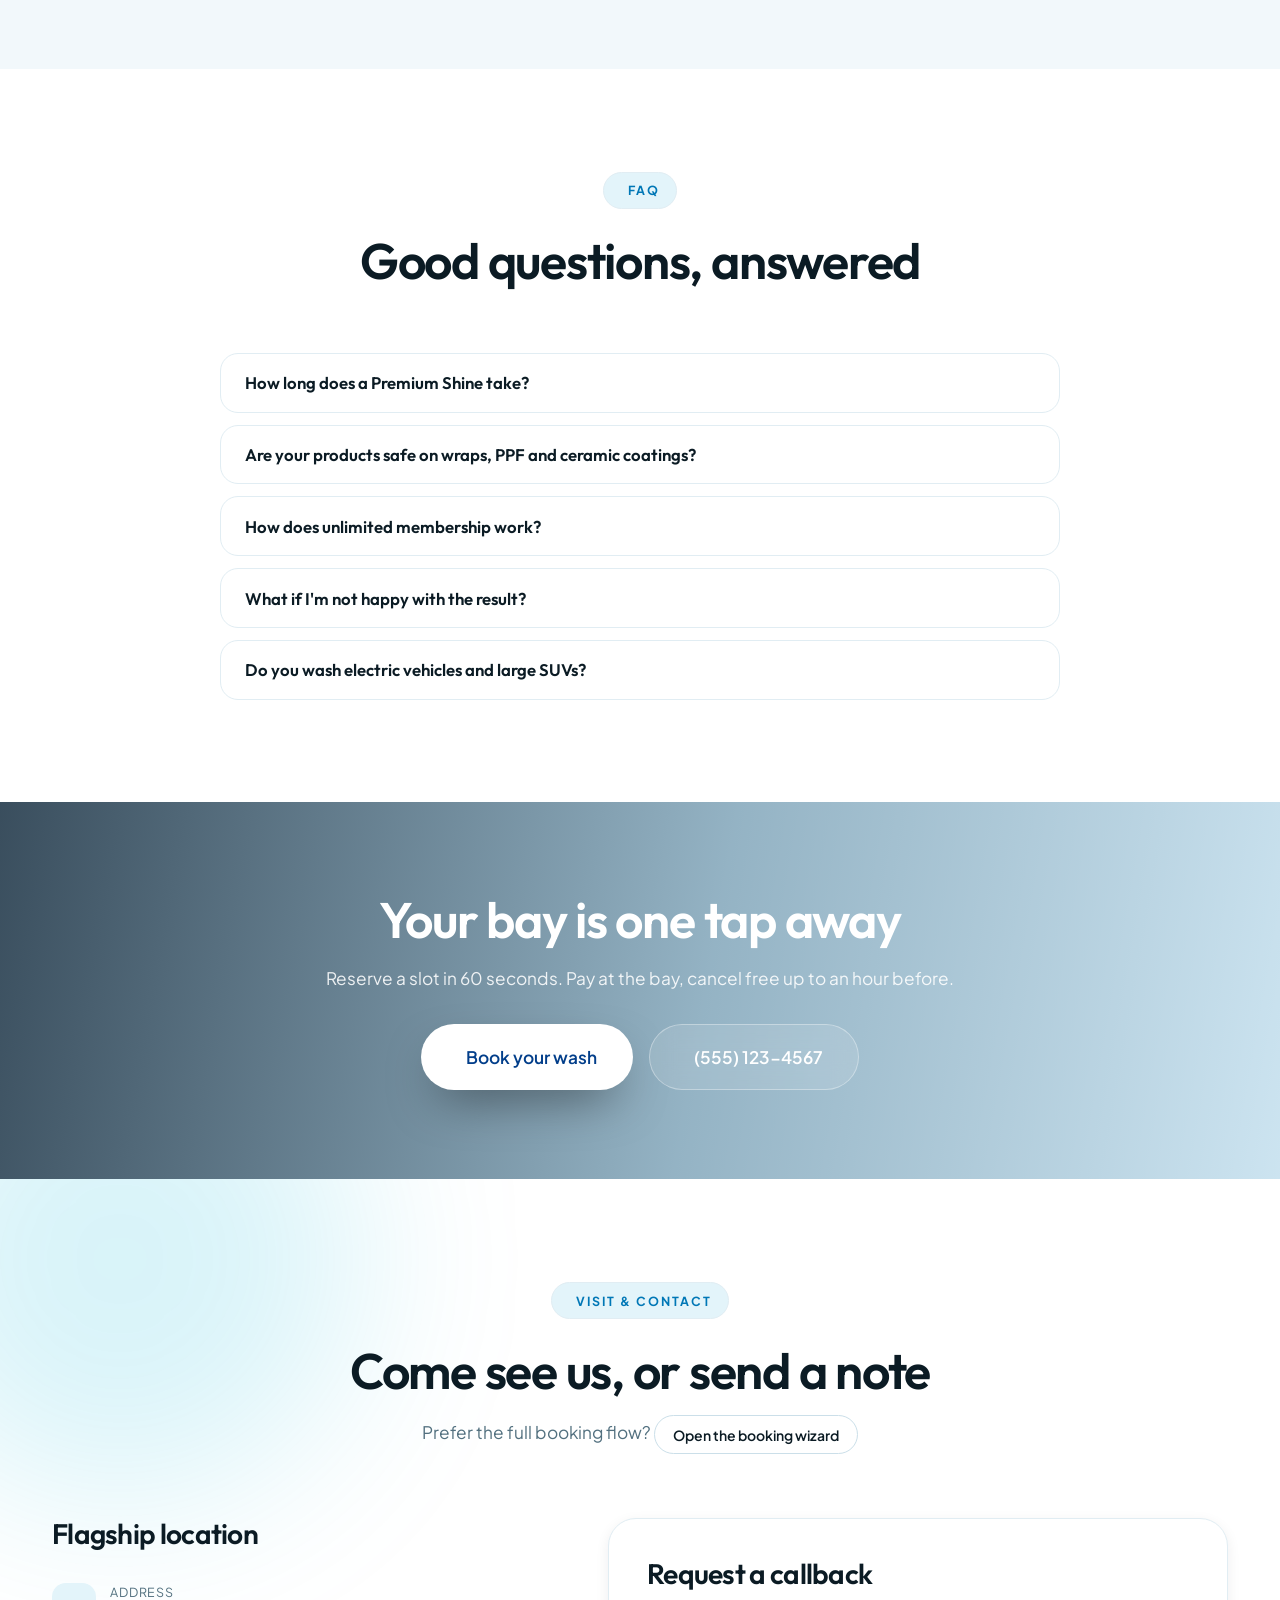
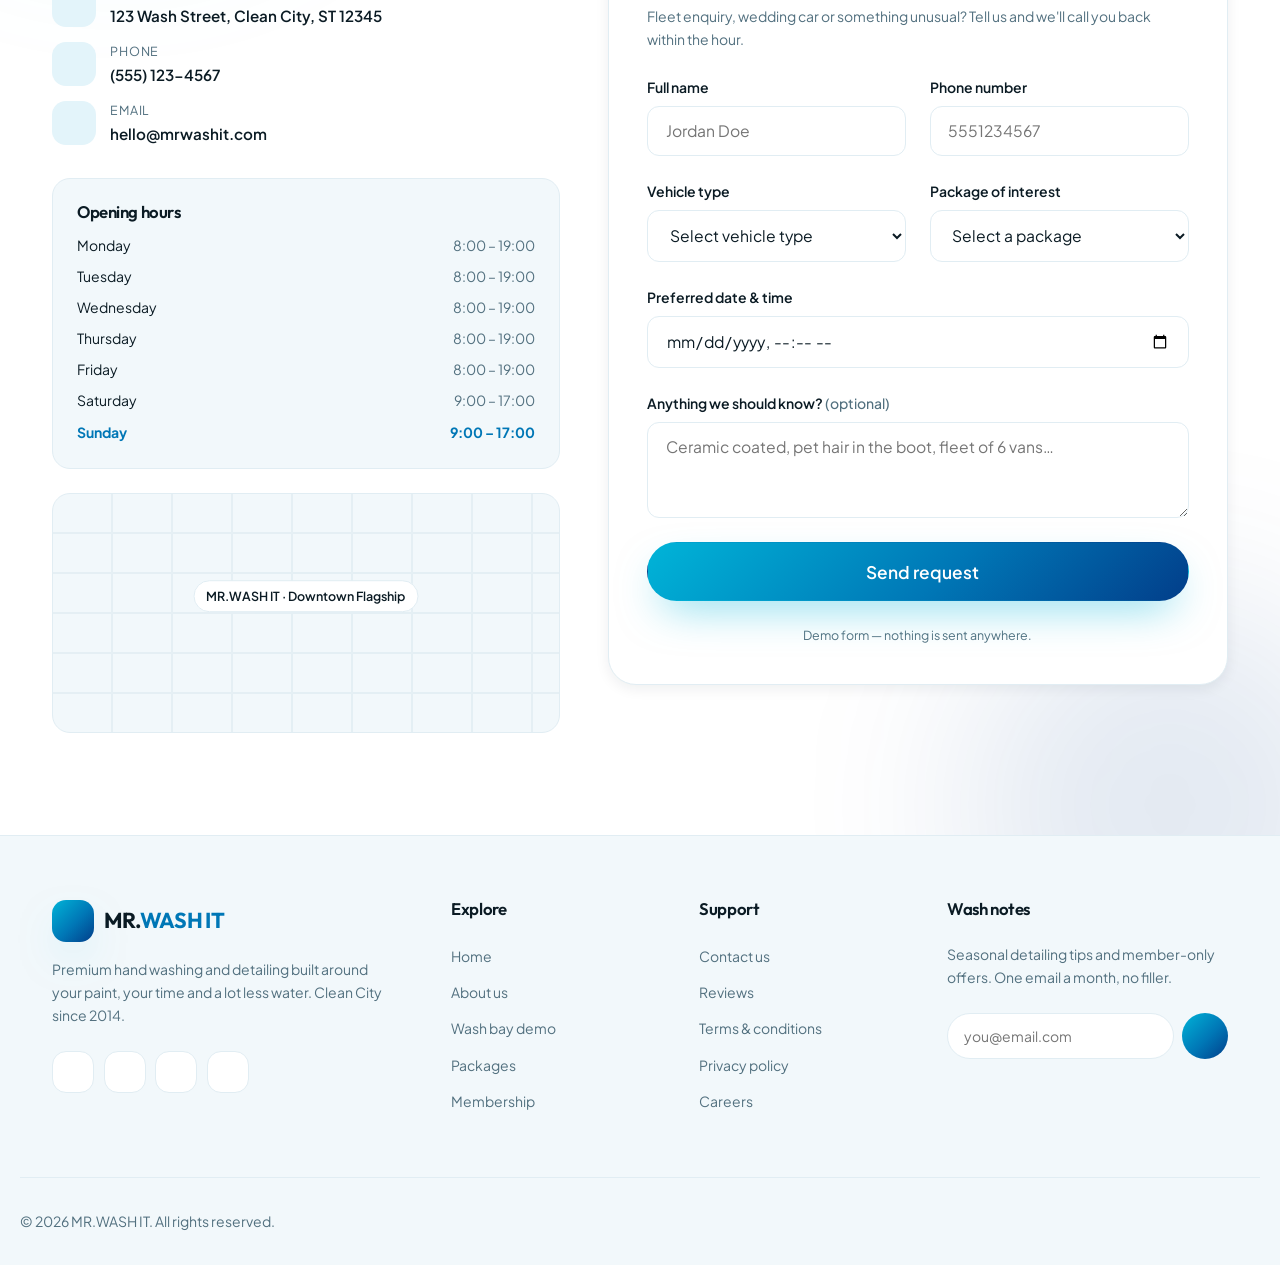
==== commit f15b06e7: "corrections" ====
--- a/index.html
+++ b/index.html
@@ -18,6 +18,9 @@
 
     <!-- Icons -->
     <script src="https://unpkg.com/@phosphor-icons/web"></script>
+
+    <!-- Favicon -->
+    <link rel="icon" type="image/svg+xml" href="favicon.svg">
 
     <!-- CSS -->
     <link rel="stylesheet" href="assets/css/style.css">
@@ -334,6 +337,7 @@
                             <button class="tool-btn" data-tool="jet"><i class="ph-fill ph-drop-half"></i> Pressure
                                 jet</button>
                             <button class="tool-btn" data-tool="mop"><i class="ph-fill ph-broom"></i> Wide mop</button>
+                            <button class="tool-btn" data-tool="brush"><i class="ph-fill ph-paint-brush"></i> Scrub brush</button>
                         </div>
 
                         <div class="progress-shell">
@@ -412,7 +416,7 @@
                         vehicles are priced in the booking flow.</p>
                 </div>
 
-                <div class="grid grid-3">
+                <div class="grid grid-3 pricing-grid">
                     <article class="card pricing-card" data-reveal>
                         <div class="media pricing-media">
                             <img src="https://images.unsplash.com/photo-1601362840469-51e4d8d58785?auto=format&fit=crop&w=800&q=80"
@@ -640,7 +644,7 @@
                     <h2>2,140 drivers can't be wrong</h2>
                 </div>
 
-                <div class="grid grid-3">
+                <div class="grid grid-3 reviews-grid">
                     <article class="card testimonial-card" data-reveal>
                         <span class="quote-mark">&ldquo;</span>
                         <div class="stars"><i class="ph-fill ph-star"></i><i class="ph-fill ph-star"></i><i
@@ -941,10 +945,6 @@
 
         <div class="container footer-bottom">
             <p>&copy; 2026 MR.WASH IT. All rights reserved.</p>
-            <div class="pay" aria-label="Accepted payment methods">
-                <i class="ph ph-credit-card"></i><i class="ph ph-apple-logo"></i><i class="ph ph-google-logo"></i><i
-                    class="ph ph-currency-dollar"></i>
-            </div>
         </div>
     </footer>
 
--- a/assets/css/style.css
+++ b/assets/css/style.css
@@ -818,8 +818,8 @@
 }
 .step-card:hover { transform: translateY(-6px); box-shadow: var(--shadow); }
 .step-card .ghost-num {
-    position: absolute; top: -18px; right: 6px;
-    font-family: var(--font-heading); font-size: 6rem; font-weight: 700;
+    position: absolute; top: 8px; right: 18px;
+    font-family: var(--font-heading); font-size: 5rem; font-weight: 700;
     color: var(--clr-text); opacity: .045; line-height: 1; pointer-events: none;
 }
 .step-number {
@@ -889,10 +889,10 @@
 /* CTA banner */
 .cta-banner { position: relative; padding: clamp(3.5rem, 7vw, 6rem) 0; overflow: hidden; isolation: isolate; }
 .cta-bg { position: absolute; inset: 0; z-index: -2; }
-.cta-bg img { width: 100%; height: 100%; object-fit: cover; }
+.cta-bg img { width: 100%; height: 100%; object-fit: cover; filter: brightness(0.85) contrast(1.15) saturate(1.25); }
 .cta-bg::after {
     content: ''; position: absolute; inset: 0;
-    background: linear-gradient(100deg, rgba(2, 62, 138, .94), rgba(0, 119, 182, .78) 55%, rgba(0, 180, 216, .6));
+    background: linear-gradient(100deg, rgba(2, 28, 48, 0.78), rgba(0, 74, 115, 0.42) 55%, rgba(0, 119, 182, 0.2));
 }
 .cta-container { max-width: 780px; text-align: center; color: #fff; }
 .cta-banner h2 { color: #fff; margin-bottom: var(--space-2); }
@@ -1223,6 +1223,20 @@
     .footer-bottom { justify-content: center; text-align: center; }
 }
 
+@media (max-width: 768px) and (min-width: 561px) {
+    .trust-container {
+        grid-template-columns: repeat(6, 1fr);
+    }
+    .trust-item:nth-child(1),
+    .trust-item:nth-child(2),
+    .trust-item:nth-child(3) {
+        grid-column: span 2;
+    }
+    .trust-item:nth-child(4) {
+        grid-column: 3 / span 2;
+    }
+}
+
 @media (max-width: 480px) {
     .bay-foot {
         flex-direction: column;
@@ -1248,6 +1262,35 @@
     .stepper .dot { width: 26px; height: 26px; }
 }
 
+/* Pricing & Reviews Grid Responsive Layouts */
+@media (min-width: 1024px) {
+    .pricing-grid, .reviews-grid {
+        grid-template-columns: repeat(3, 1fr) !important;
+    }
+}
+@media (max-width: 1023px) and (min-width: 561px) {
+    .pricing-grid, .reviews-grid {
+        grid-template-columns: repeat(4, 1fr) !important;
+    }
+    .pricing-grid .pricing-card:nth-child(1),
+    .reviews-grid .testimonial-card:nth-child(1) {
+        grid-column: span 2;
+    }
+    .pricing-grid .pricing-card:nth-child(2),
+    .reviews-grid .testimonial-card:nth-child(2) {
+        grid-column: span 2;
+    }
+    .pricing-grid .pricing-card:nth-child(3),
+    .reviews-grid .testimonial-card:nth-child(3) {
+        grid-column: 2 / span 2;
+    }
+}
+@media (max-width: 560px) {
+    .pricing-grid, .reviews-grid {
+        grid-template-columns: 1fr !important;
+    }
+}
+
 @media (prefers-reduced-motion: reduce) {
     *, *::before, *::after {
         animation-duration: .01ms !important; animation-iteration-count: 1 !important;
--- a/assets/css/rtl.css
+++ b/assets/css/rtl.css
@@ -45,7 +45,7 @@
 /* --- Pricing ------------------------------------------------------------- */
 .pricing-media .price-tag { left: auto; right: 1rem; }
 .badge-popular { right: auto; left: 1rem; }
-.step-card .ghost-num { right: auto; left: 6px; }
+.step-card .ghost-num { right: auto; left: 18px; }
 
 /* --- Gallery / before-after ---------------------------------------------- */
 .gallery-item .cap { left: auto; right: 1rem; }
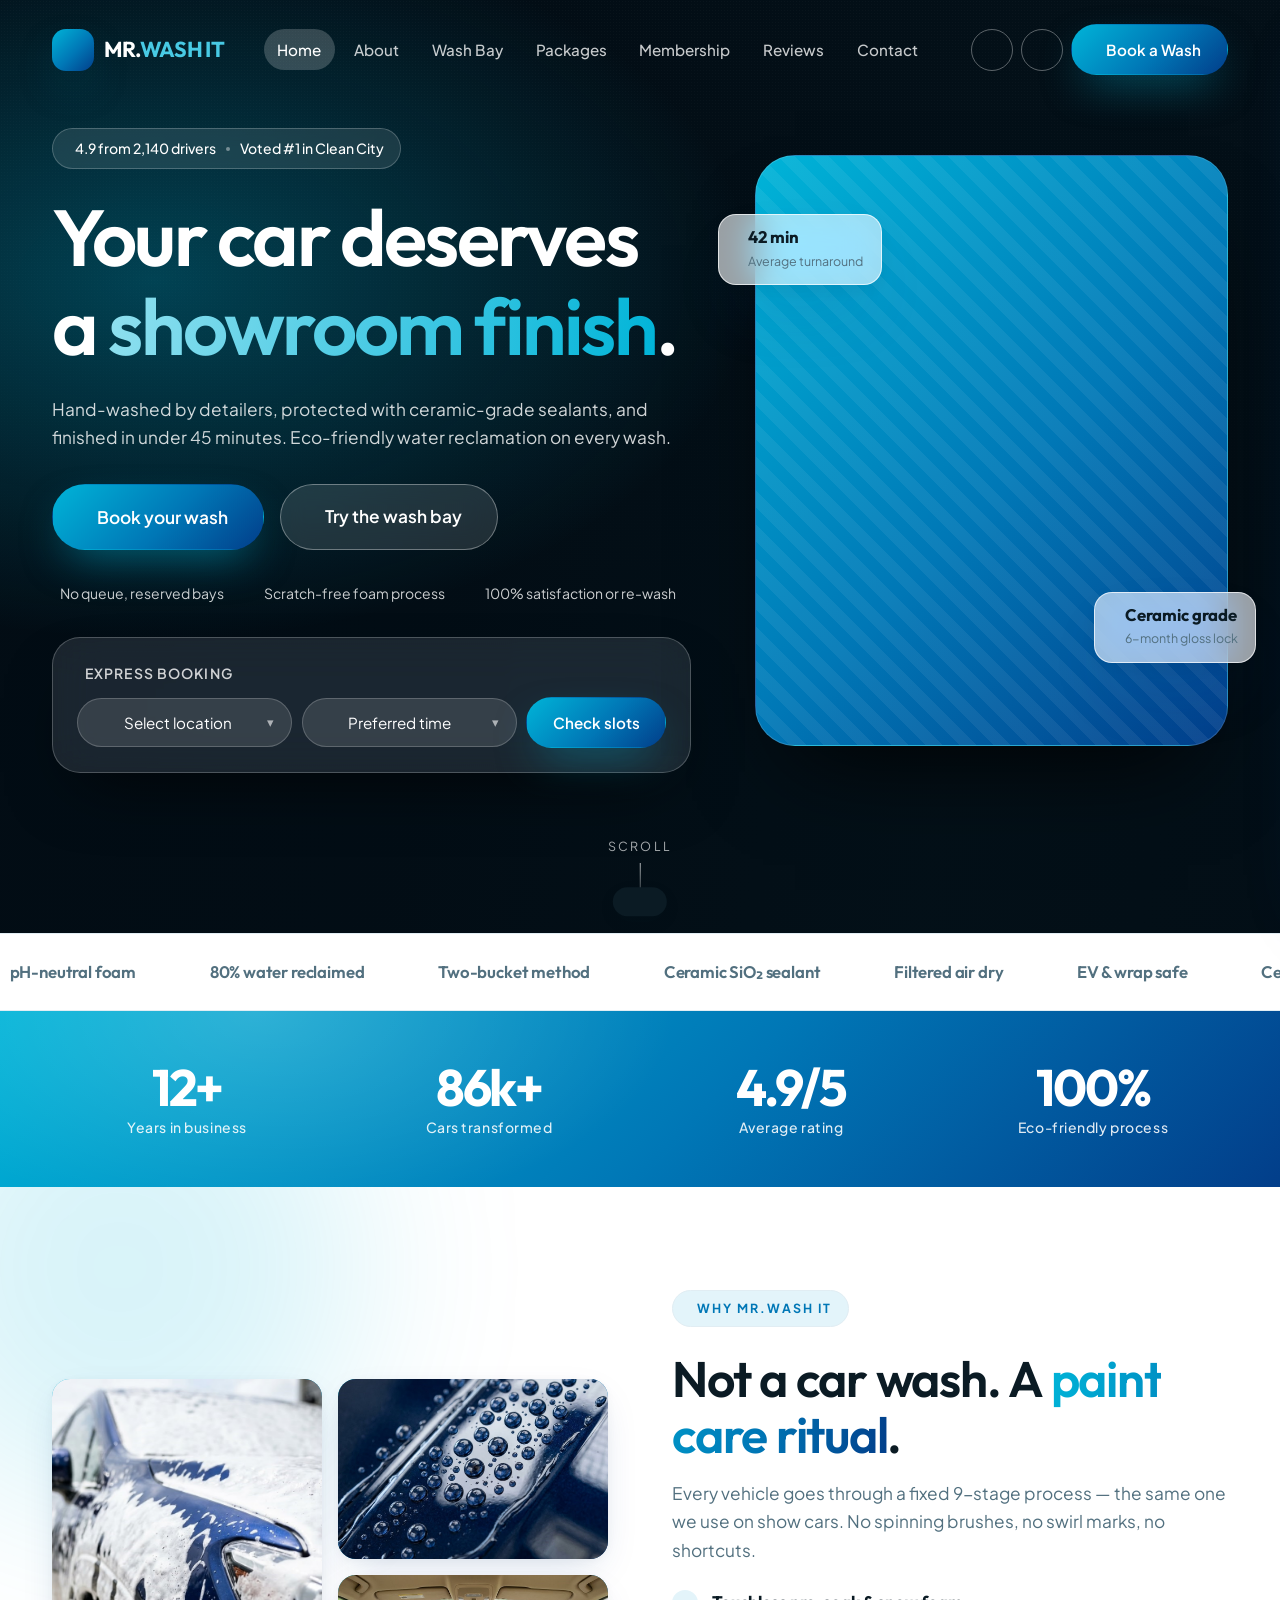
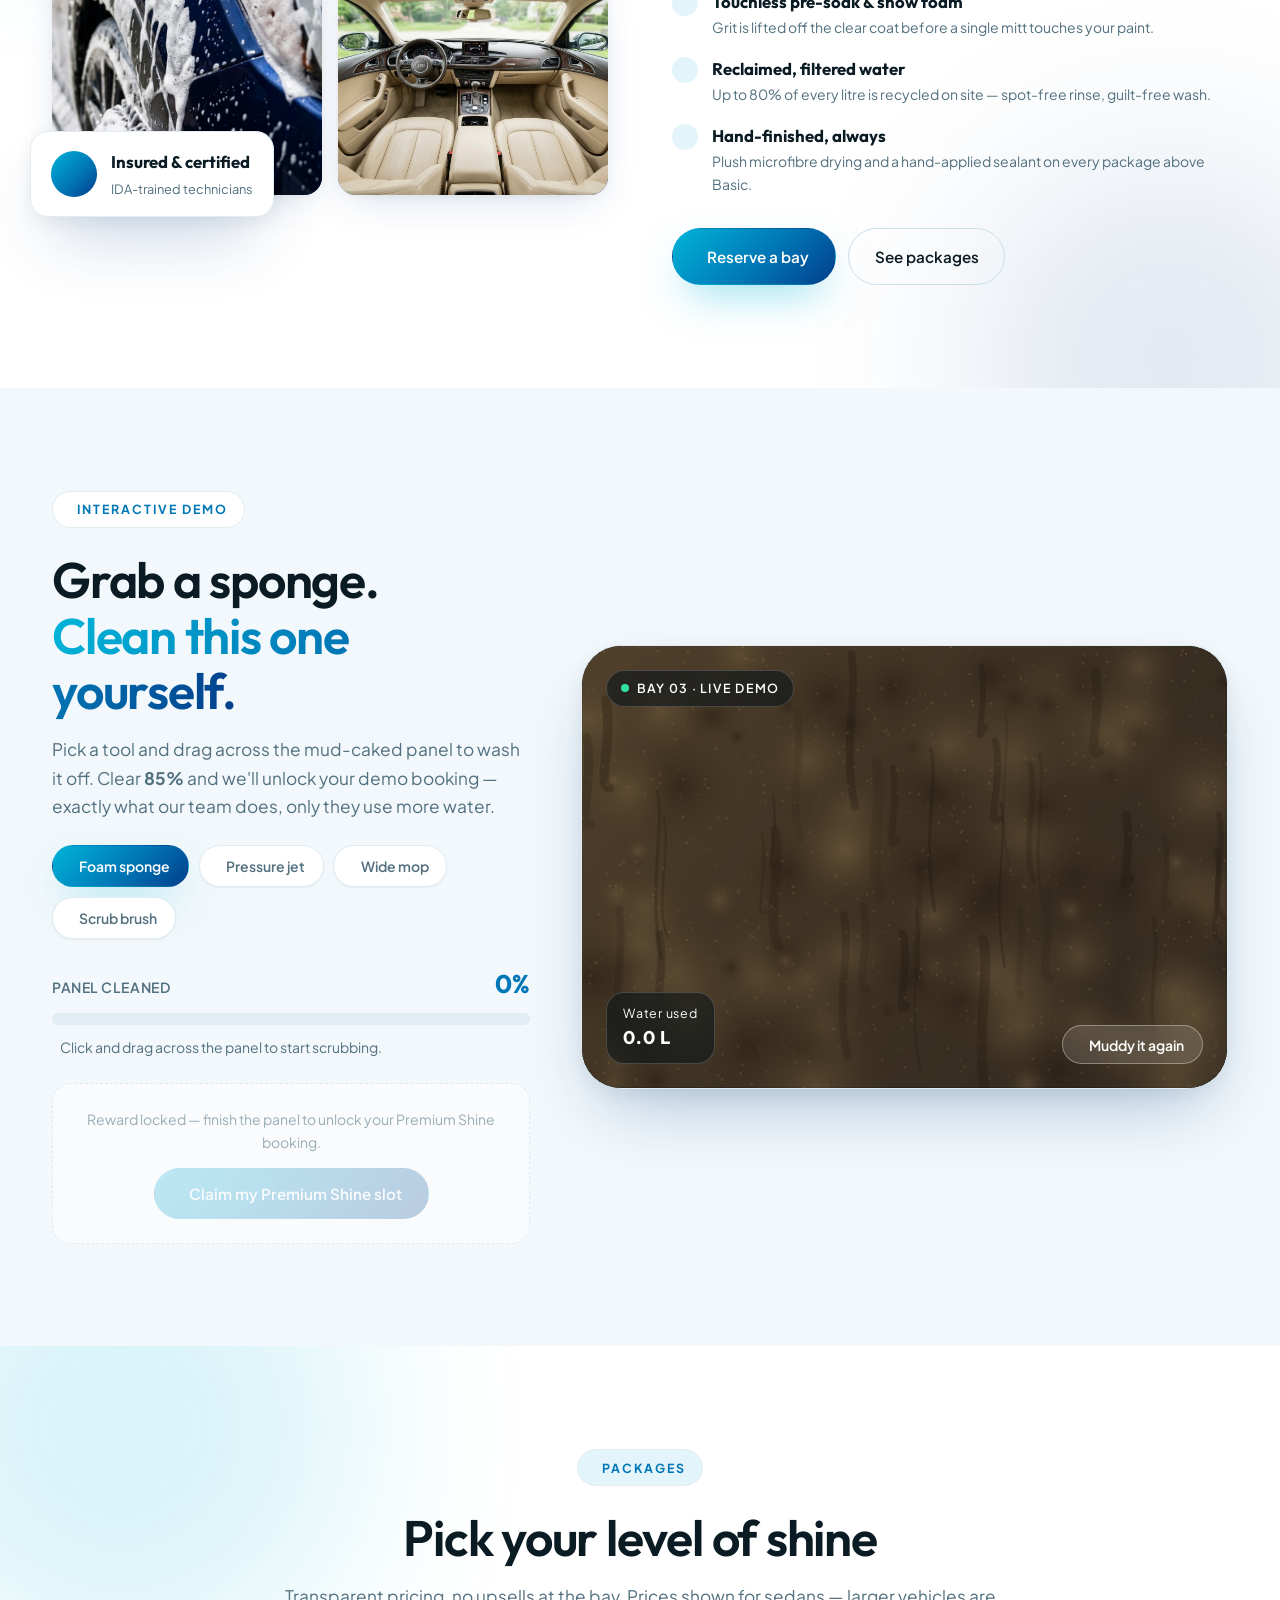
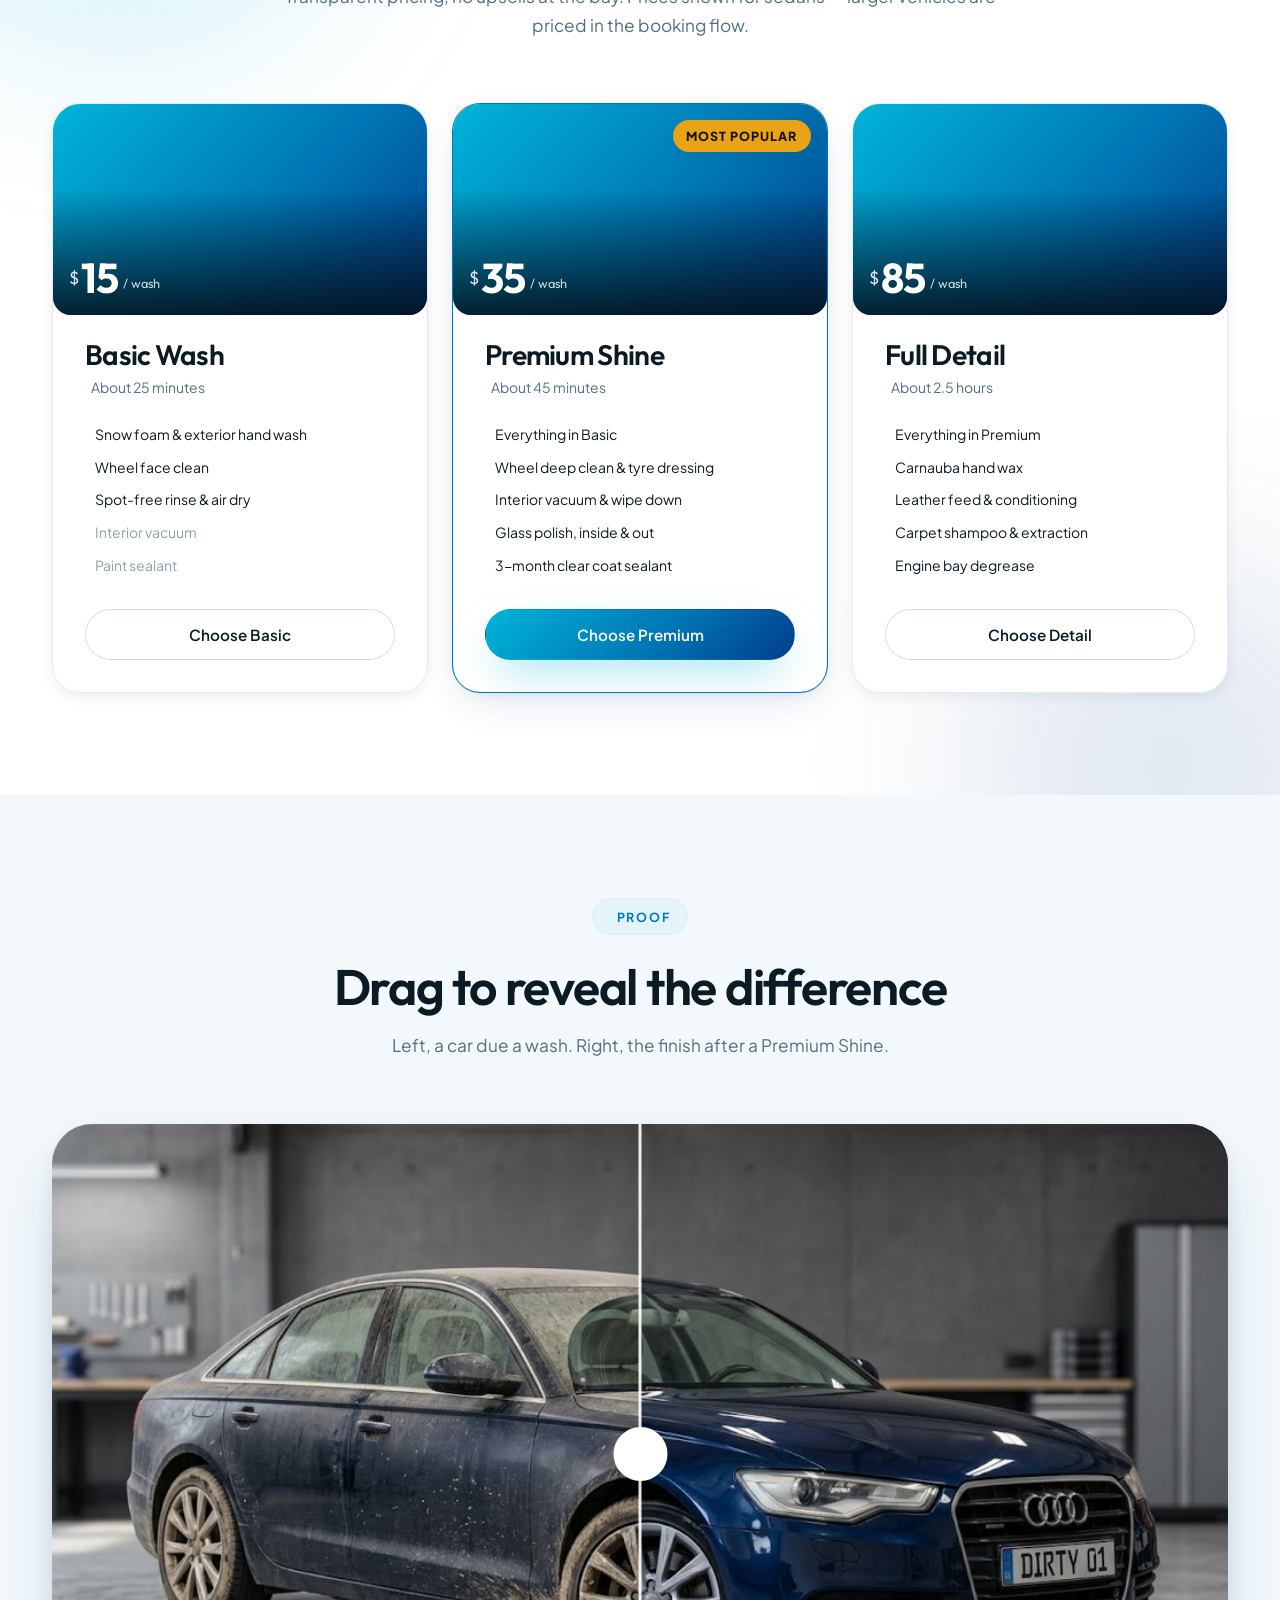
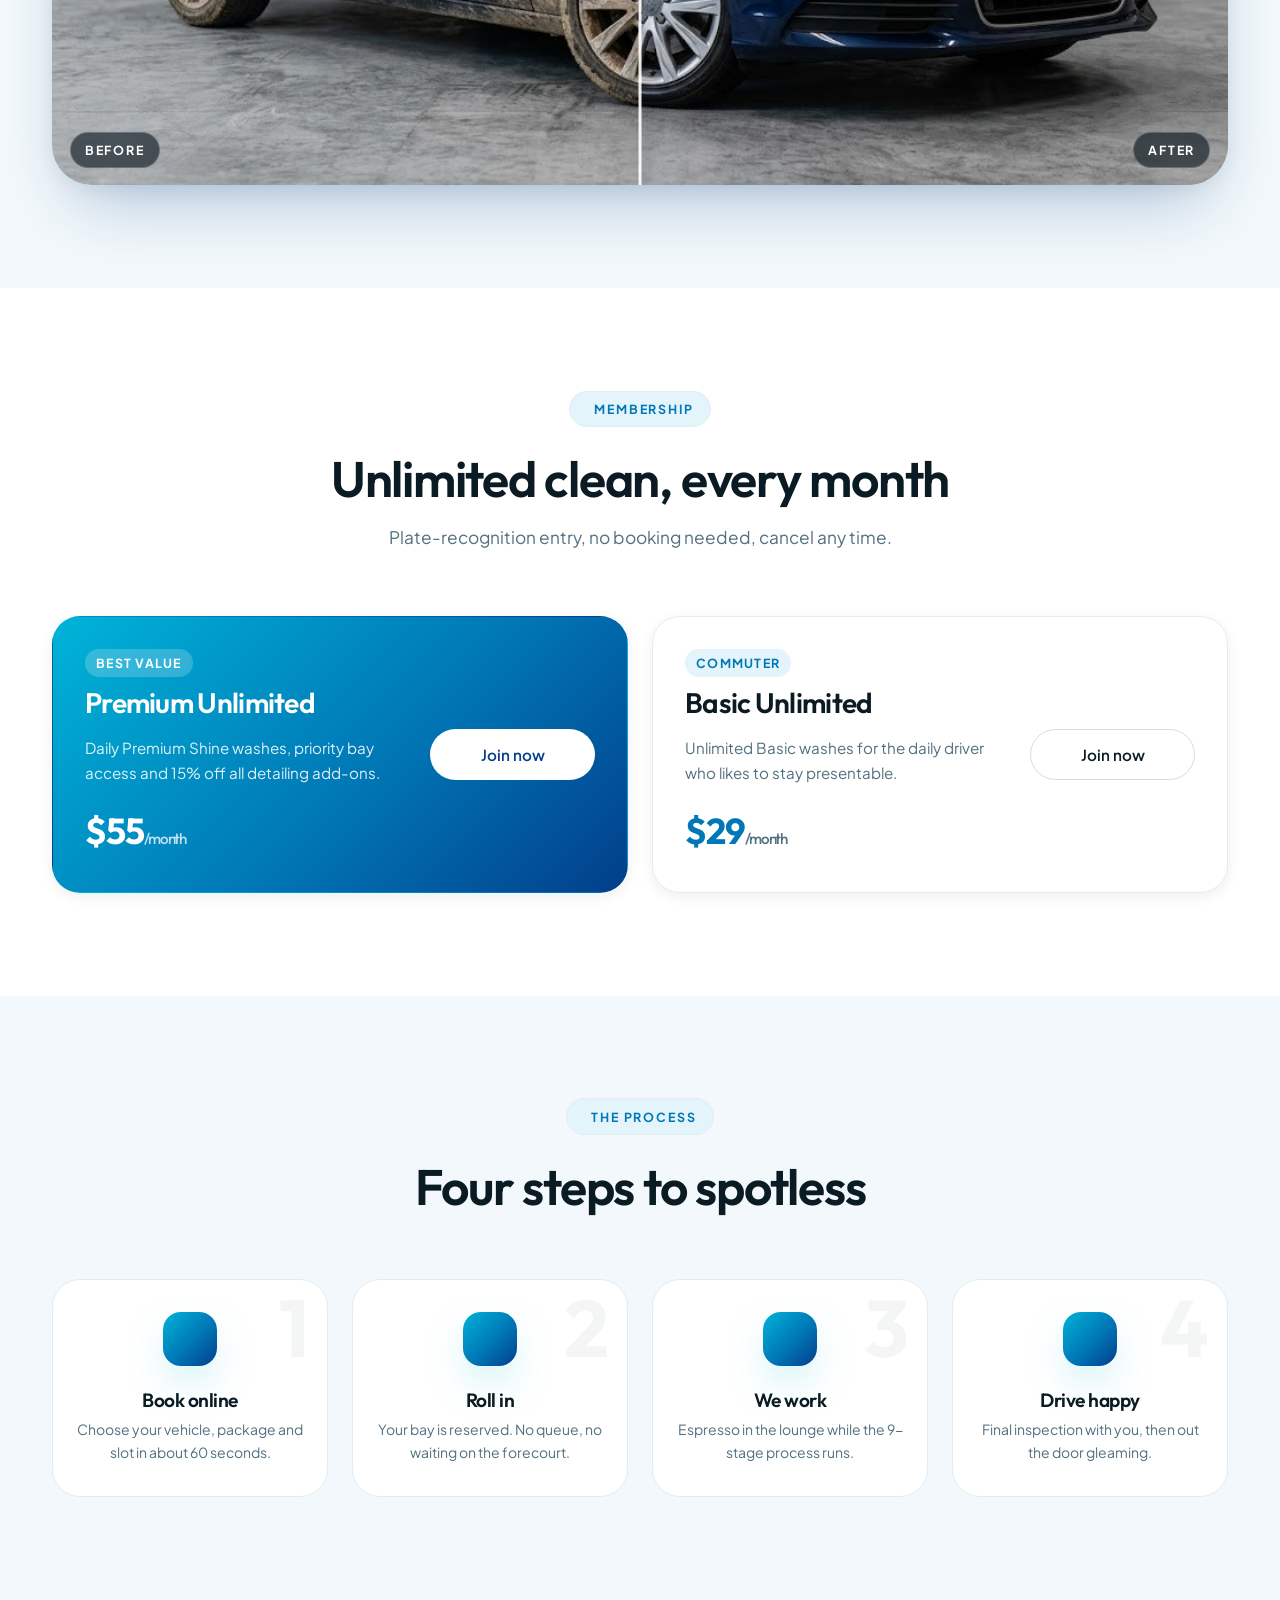
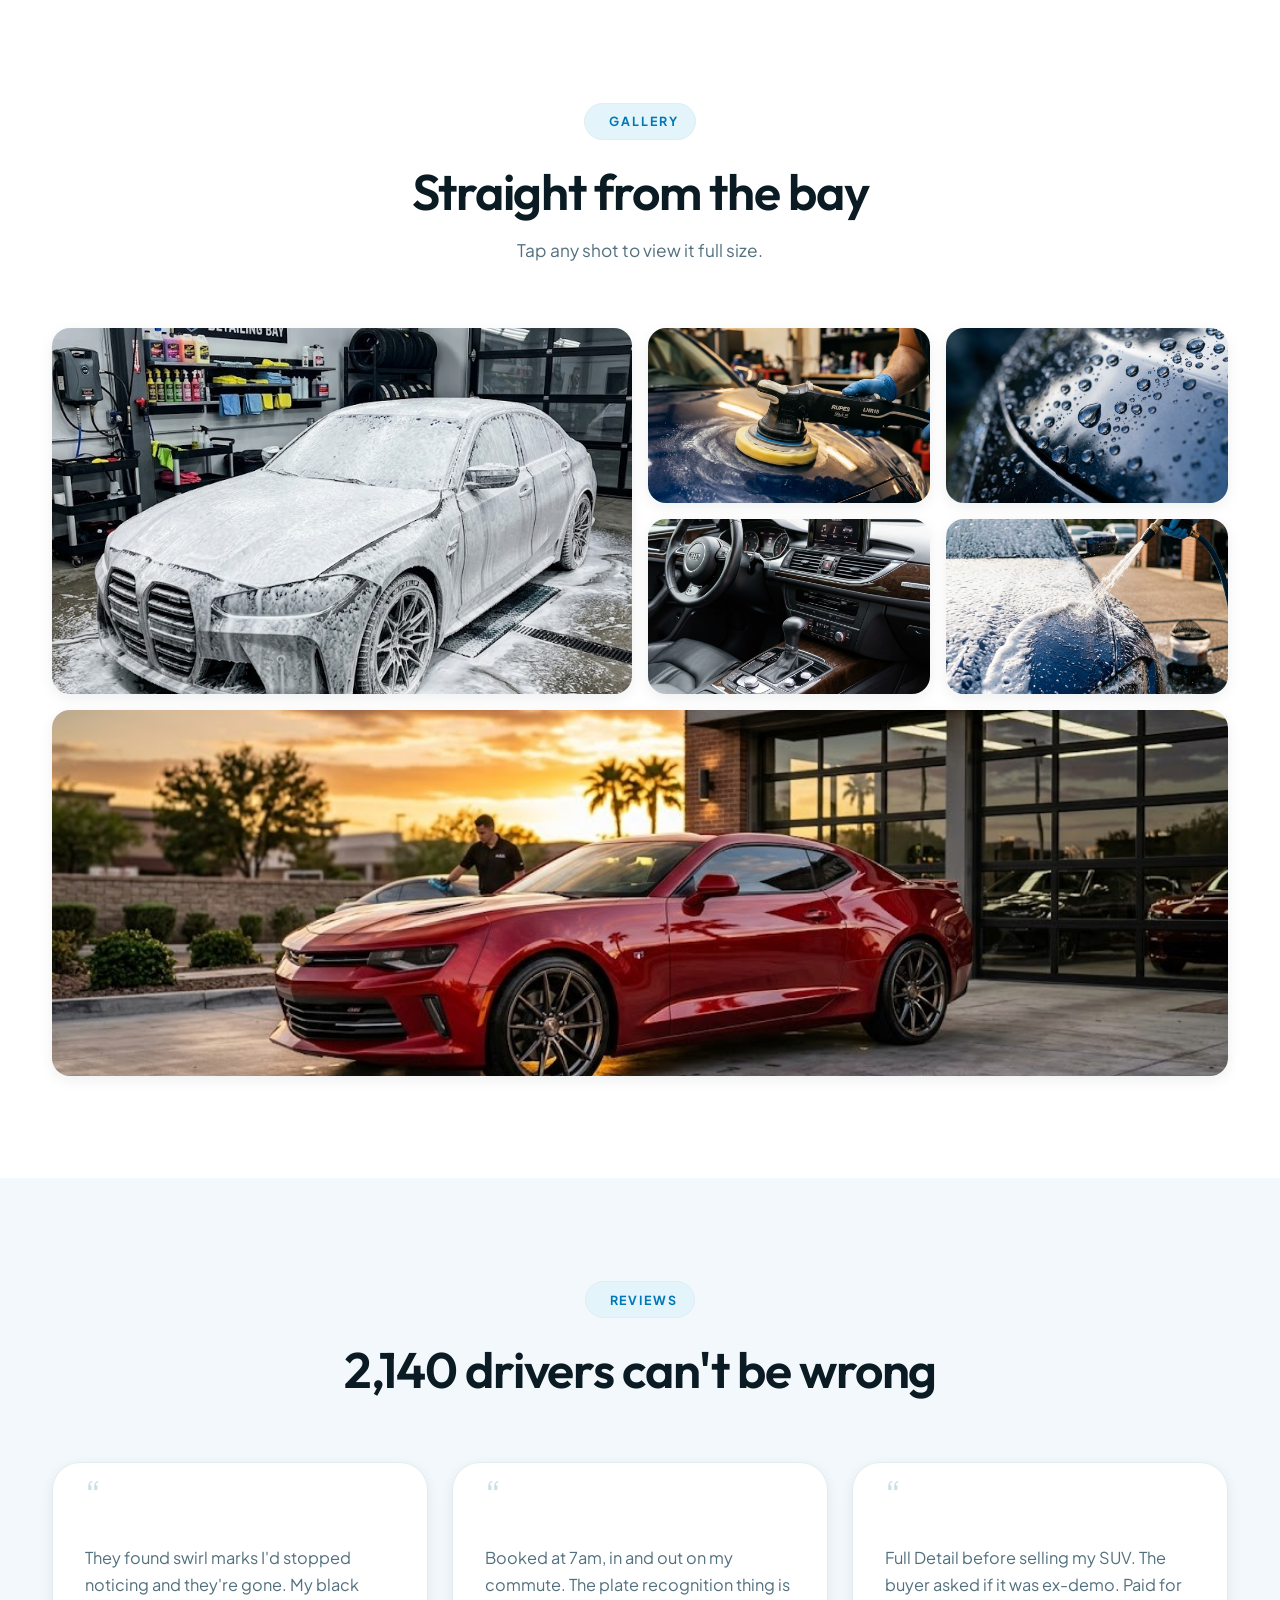
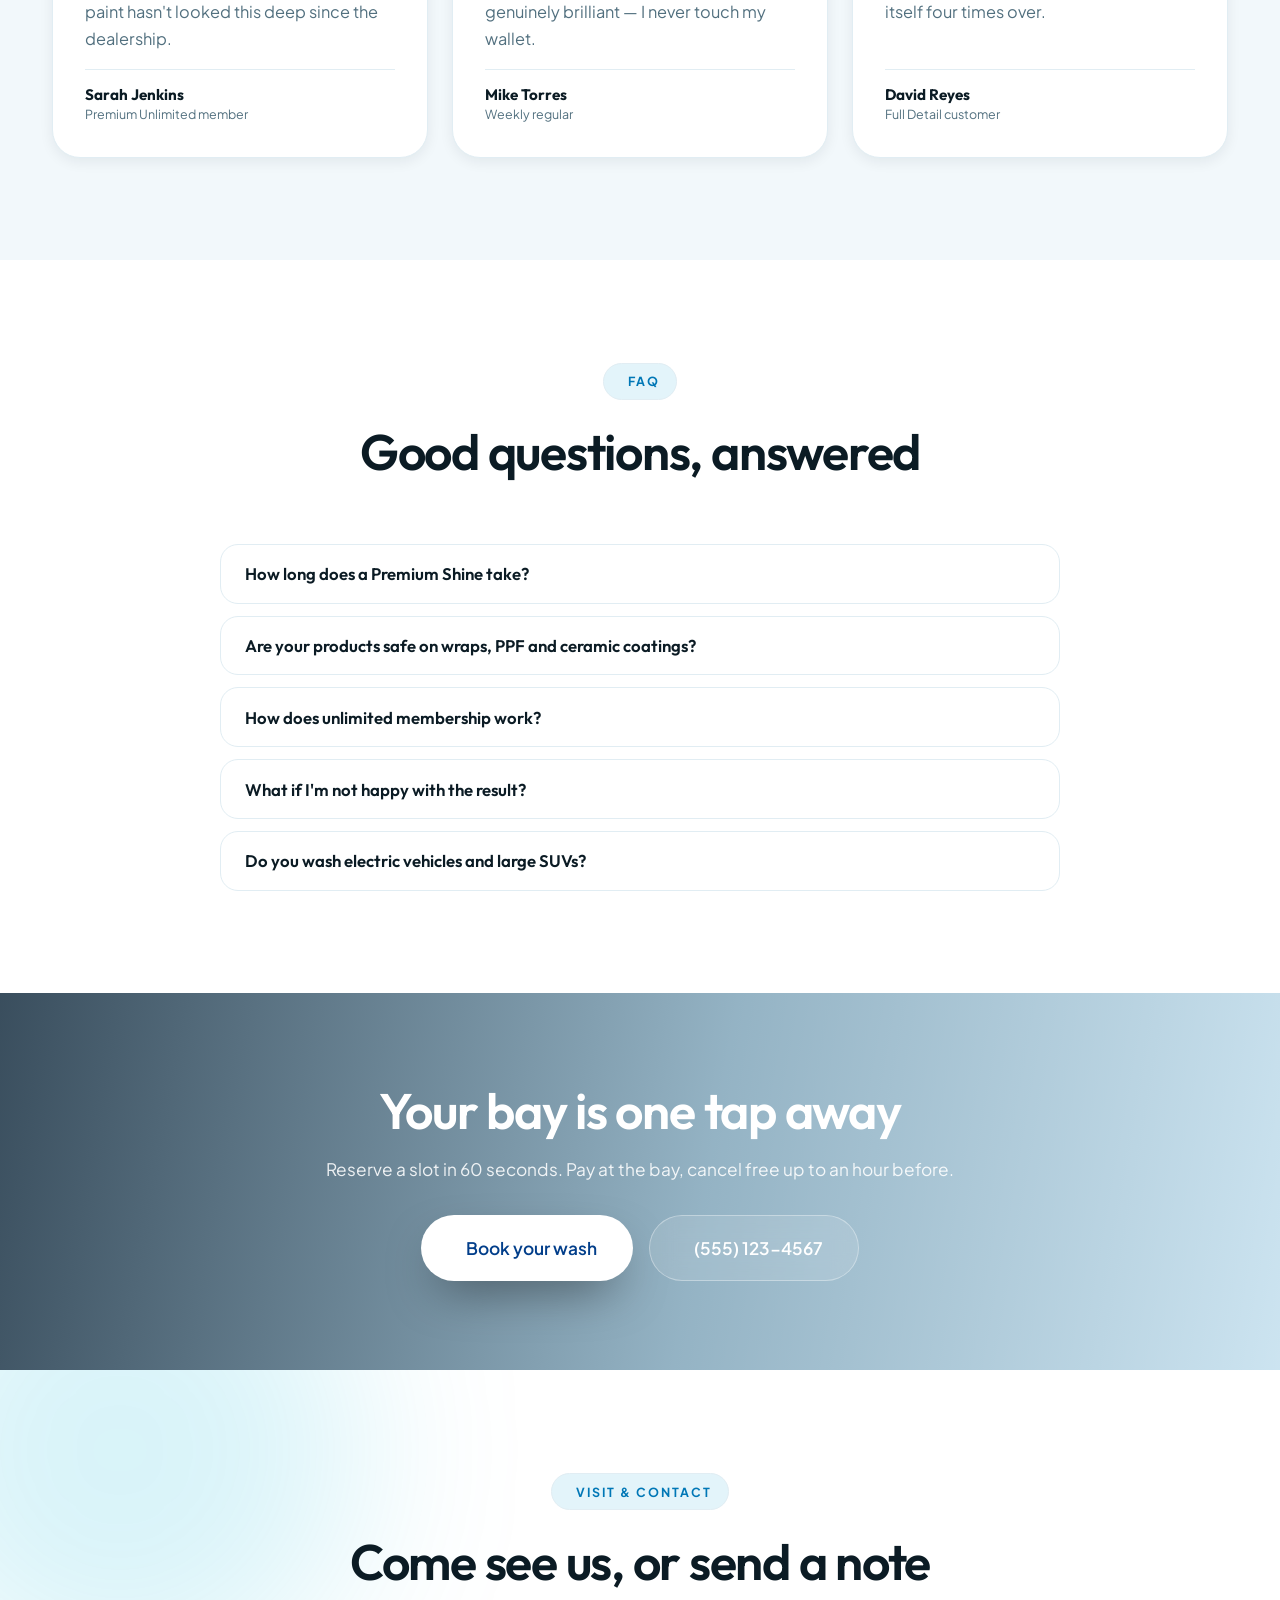
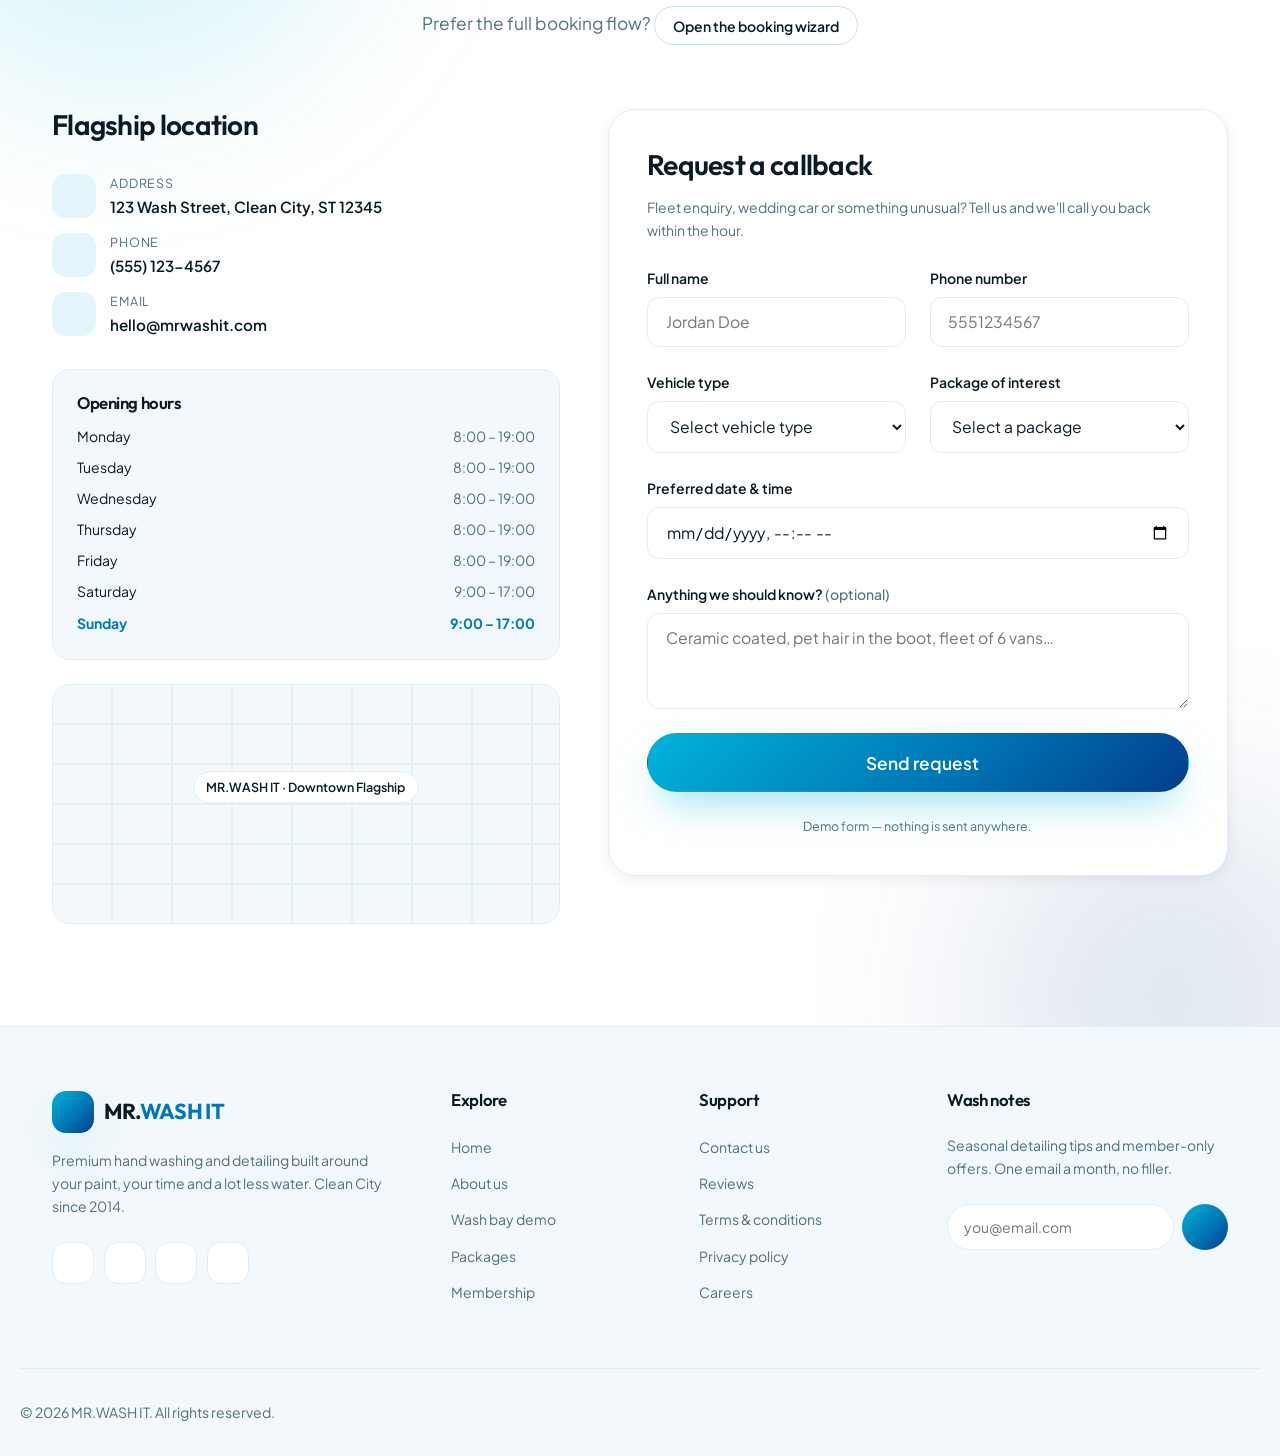
==== commit f1267f53: "images addition" ====
--- a/index.html
+++ b/index.html
@@ -256,15 +256,15 @@
                 <div class="collage-wrap" data-reveal>
                     <div class="collage">
                         <div class="media">
-                            <img src="https://images.unsplash.com/photo-1601362840469-51e4d8d58785?auto=format&fit=crop&w=700&q=80"
-                                alt="Foam covering a car during a hand wash" onerror="this.remove()">
+                            <img src="assets/images/foam-hand-wash.jpg" alt="Foam covering a car during a hand wash"
+                                onerror="this.remove()">
                         </div>
                         <div class="media">
-                            <img src="https://images.unsplash.com/photo-1552930294-6b595f4c2974?auto=format&fit=crop&w=600&q=80"
+                            <img src="assets/images/water-beading-sealed-paint.jpg"
                                 alt="Water beading on a freshly sealed paint surface" onerror="this.remove()">
                         </div>
                         <div class="media">
-                            <img src="https://images.unsplash.com/photo-1449965408869-eaa3f722e40d?auto=format&fit=crop&w=600&q=80"
+                            <img src="assets/images/spotless-interior.jpg"
                                 alt="Spotless cabin after a full interior clean" onerror="this.remove()">
                         </div>
                     </div>
@@ -337,7 +337,8 @@
                             <button class="tool-btn" data-tool="jet"><i class="ph-fill ph-drop-half"></i> Pressure
                                 jet</button>
                             <button class="tool-btn" data-tool="mop"><i class="ph-fill ph-broom"></i> Wide mop</button>
-                            <button class="tool-btn" data-tool="brush"><i class="ph-fill ph-paint-brush"></i> Scrub brush</button>
+                            <button class="tool-btn" data-tool="brush"><i class="ph-fill ph-paint-brush"></i> Scrub
+                                brush</button>
                         </div>
 
                         <div class="progress-shell">
@@ -498,12 +499,12 @@
 
                 <div class="ba-wrap" id="ba-wrap" data-reveal>
                     <div class="ba-img ba-before">
-                        <img src="https://images.unsplash.com/photo-1541348263662-e068662d82af?auto=format&fit=crop&w=1400&q=80"
-                            alt="Dusty car before the wash" onerror="this.remove()">
+                        <img src="assets/images/car-before-wash.jpg" alt="Dusty car before the wash"
+                            onerror="this.remove()">
                     </div>
                     <div class="ba-img ba-after" id="ba-after">
-                        <img src="https://images.unsplash.com/photo-1503376780353-7e6692767b70?auto=format&fit=crop&w=1400&q=80"
-                            alt="Gleaming car after the wash" onerror="this.remove()">
+                        <img src="assets/images/car-after-wash.jpg" alt="Gleaming car after the wash"
+                            onerror="this.remove()">
                     </div>
                     <span class="ba-label left">Before</span>
                     <span class="ba-label right">After</span>
@@ -593,6 +594,7 @@
         </section>
 
         <!-- ============================= GALLERY ============================= -->
+        <!-- ============================= GALLERY ============================= -->
         <section class="section">
             <div class="container">
                 <div class="section-header" data-reveal>
@@ -603,33 +605,33 @@
 
                 <div class="gallery-grid" id="gallery" data-reveal>
                     <figure class="gallery-item tall wide">
-                        <img src="https://images.unsplash.com/photo-1520340356584-f9917d1eea6f?auto=format&fit=crop&w=1200&q=80"
-                            alt="Snow foam covering a car" onerror="this.remove()">
+                        <img src="assets/images/gallery-snow-foam.jpg" alt="Snow foam covering a car"
+                            onerror="this.remove()">
                         <figcaption class="cap">Snow foam pre-soak</figcaption>
                     </figure>
                     <figure class="gallery-item">
-                        <img src="https://images.unsplash.com/photo-1607860108855-64acf2078ed9?auto=format&fit=crop&w=700&q=80"
-                            alt="Machine polishing a panel" onerror="this.remove()">
+                        <img src="assets/images/gallery-paint-correction.jpg" alt="Machine polishing a panel"
+                            onerror="this.remove()">
                         <figcaption class="cap">Paint correction</figcaption>
                     </figure>
                     <figure class="gallery-item">
-                        <img src="https://images.unsplash.com/photo-1552930294-6b595f4c2974?auto=format&fit=crop&w=700&q=80"
-                            alt="Water beading on sealed paint" onerror="this.remove()">
+                        <img src="assets/images/gallery-sealant-beading.jpg" alt="Water beading on sealed paint"
+                            onerror="this.remove()">
                         <figcaption class="cap">Sealant beading</figcaption>
                     </figure>
                     <figure class="gallery-item">
-                        <img src="https://images.unsplash.com/photo-1449965408869-eaa3f722e40d?auto=format&fit=crop&w=700&q=80"
-                            alt="Cleaned dashboard and cabin" onerror="this.remove()">
+                        <img src="assets/images/gallery-interior-reset.jpg" alt="Cleaned dashboard and cabin"
+                            onerror="this.remove()">
                         <figcaption class="cap">Interior reset</figcaption>
                     </figure>
                     <figure class="gallery-item">
-                        <img src="https://images.unsplash.com/photo-1601362840469-51e4d8d58785?auto=format&fit=crop&w=700&q=80"
-                            alt="Rinsing a soapy car" onerror="this.remove()">
+                        <img src="assets/images/gallery-spot-free-rinse.jpg" alt="Rinsing a soapy car"
+                            onerror="this.remove()">
                         <figcaption class="cap">Spot-free rinse</figcaption>
                     </figure>
                     <figure class="gallery-item full">
-                        <img src="https://images.unsplash.com/photo-1503376780353-7e6692767b70?auto=format&fit=crop&w=1600&q=80"
-                            alt="Finished car with mirror shine" onerror="this.remove()">
+                        <img src="assets/images/gallery-handover-finish.jpg" alt="Finished car with mirror shine"
+                            onerror="this.remove()">
                         <figcaption class="cap">Handover finish</figcaption>
                     </figure>
                 </div>
--- a/assets/css/style.css
+++ b/assets/css/style.css
@@ -837,7 +837,7 @@
 .gallery-item { border-radius: var(--radius); overflow: hidden; position: relative; cursor: zoom-in; box-shadow: var(--shadow-sm); }
 .gallery-item.tall { grid-row: span 2; }
 .gallery-item.wide { grid-column: span 2; }
-.gallery-item.full { grid-column: 1 / -1; }
+.gallery-item.full { grid-column: 1 / -1; grid-row: span 2; }
 .gallery-item img { width: 100%; height: 100%; object-fit: cover; transition: transform .7s var(--ease-out); }
 .gallery-item::after {
     content: ''; position: absolute; inset: 0; opacity: 0; transition: opacity .35s;
